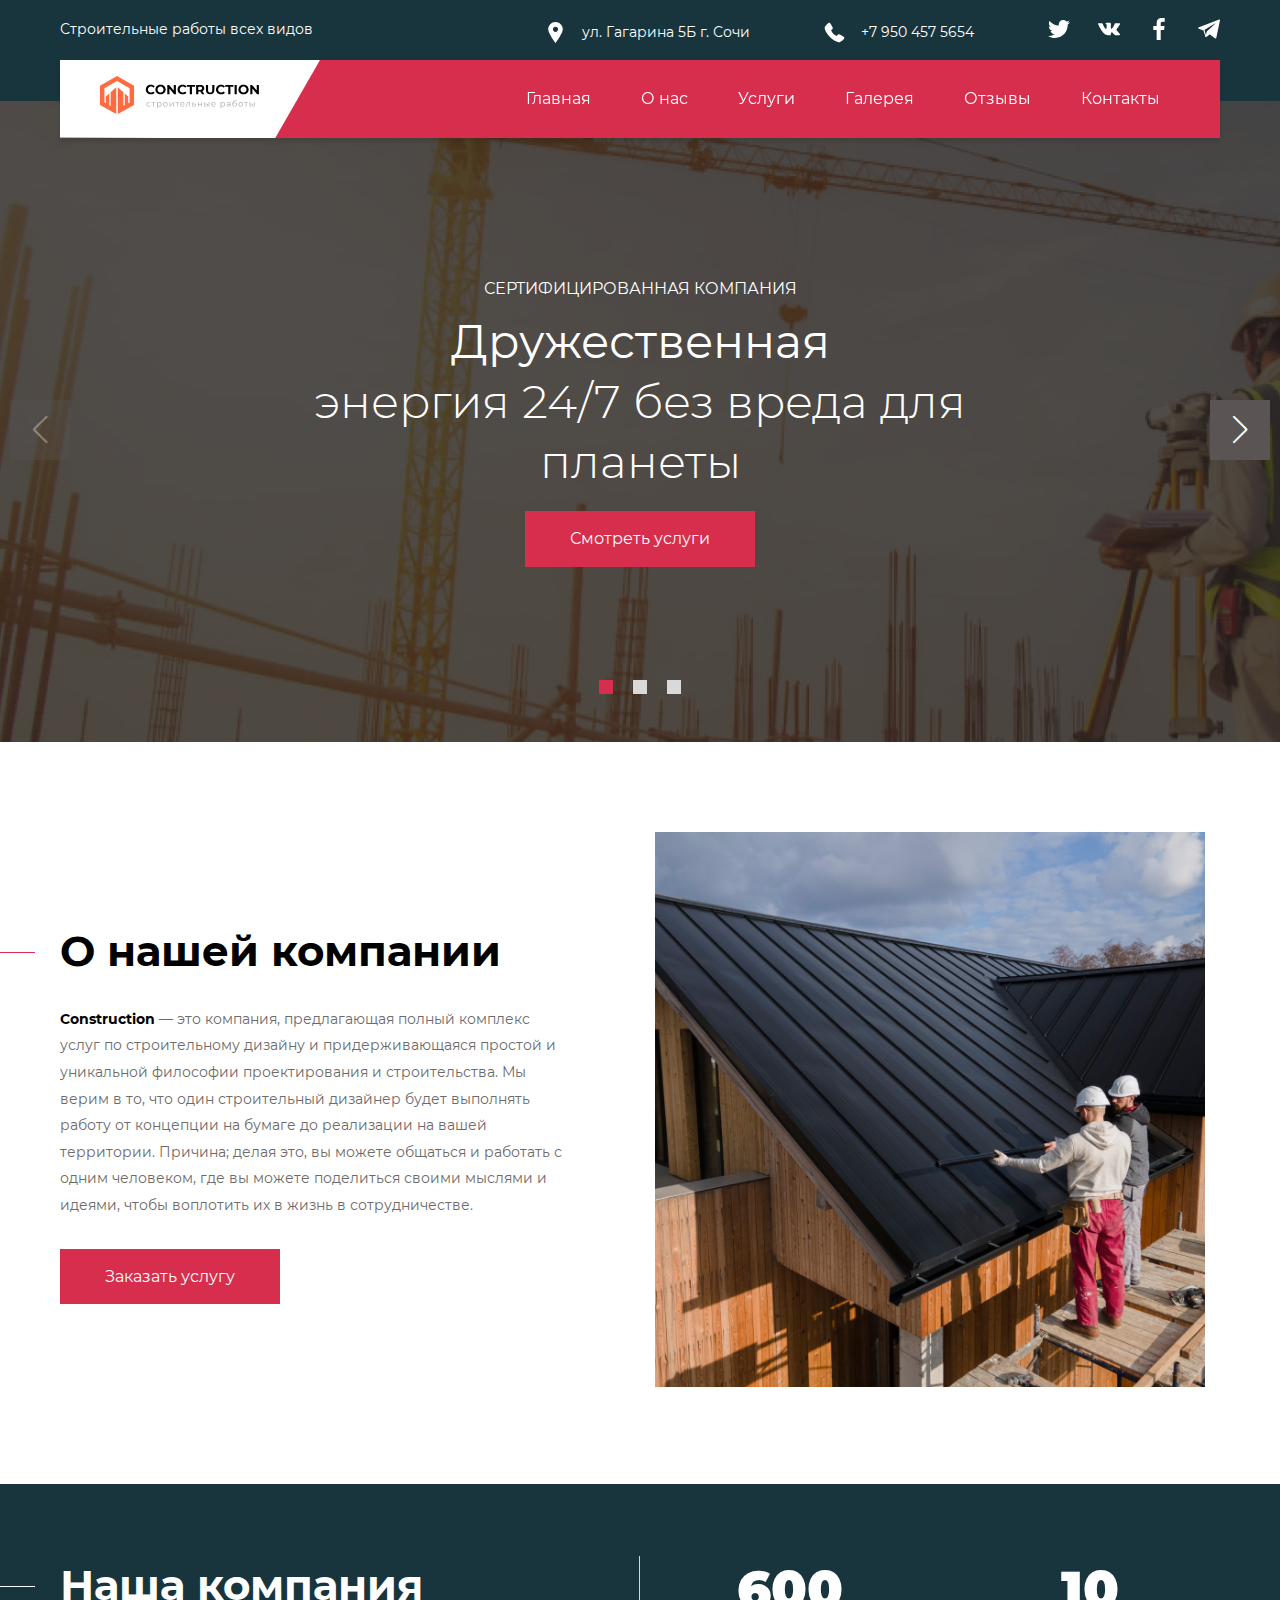
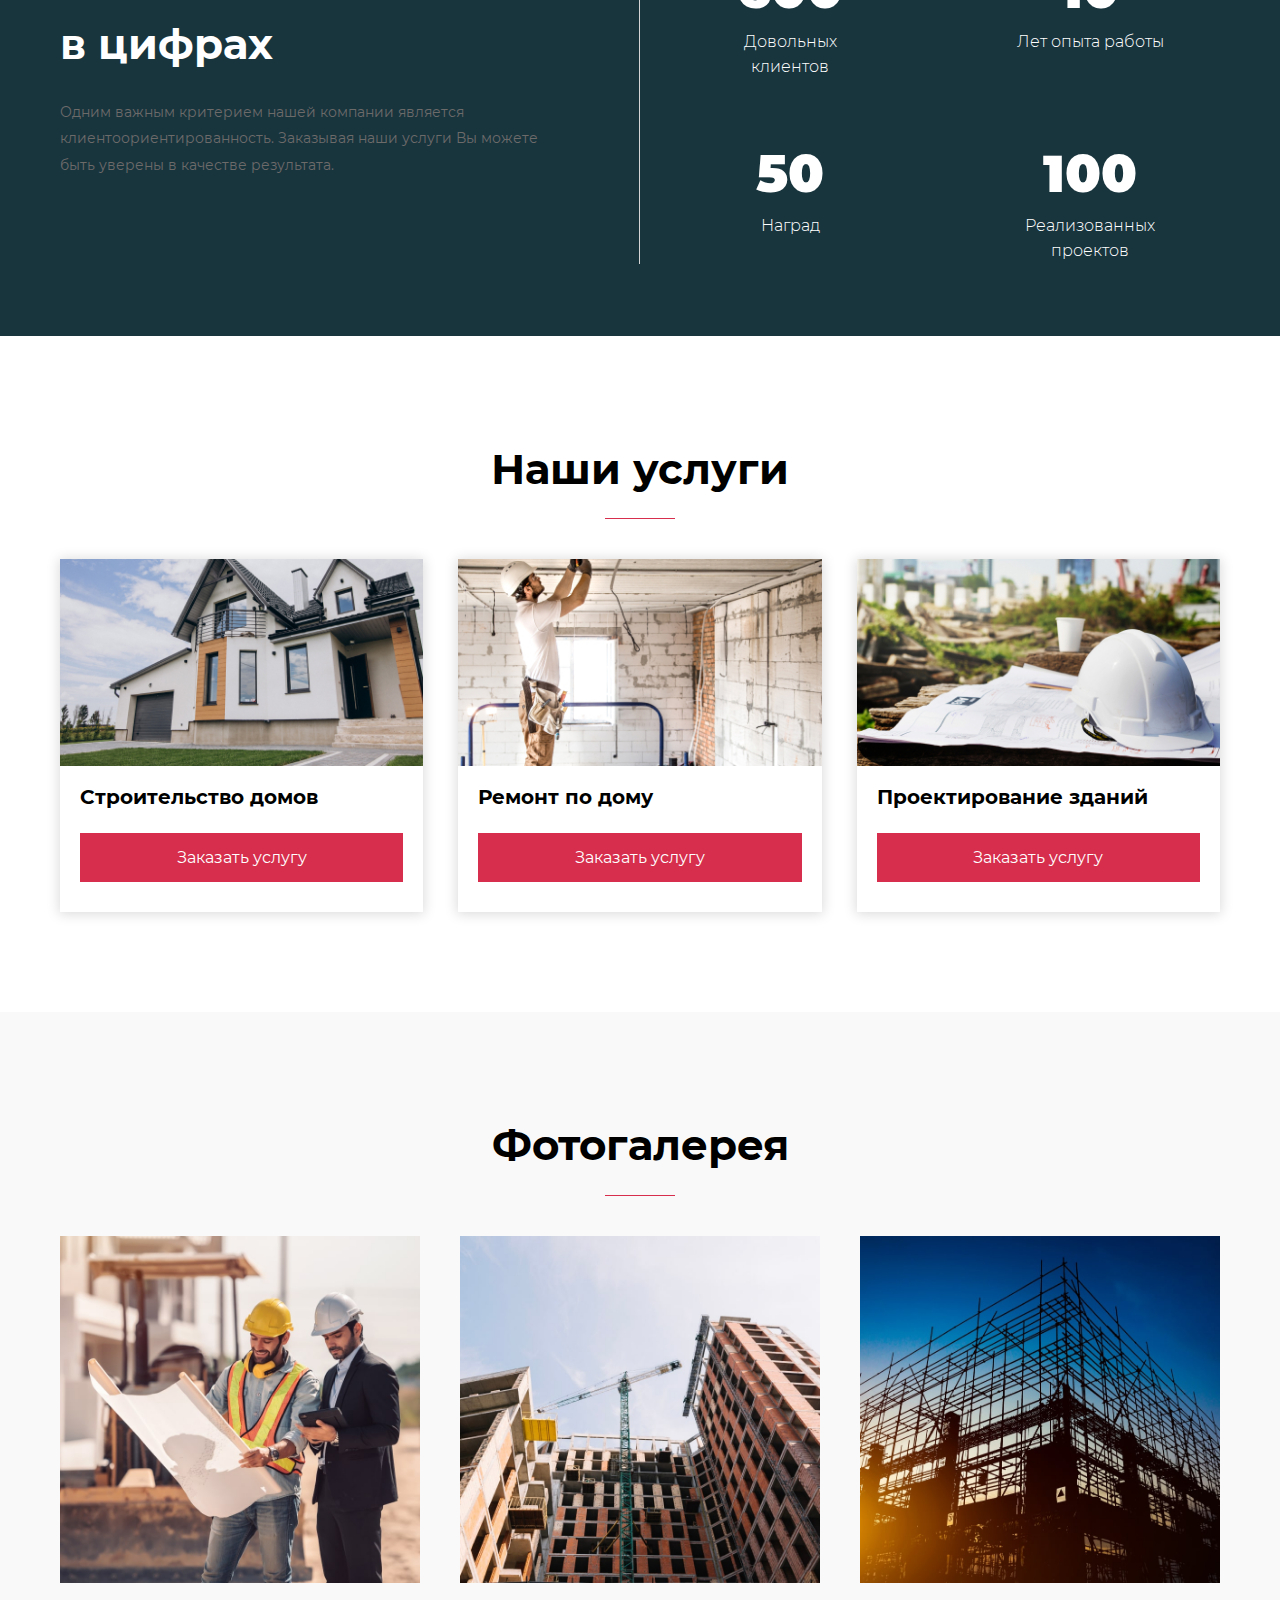
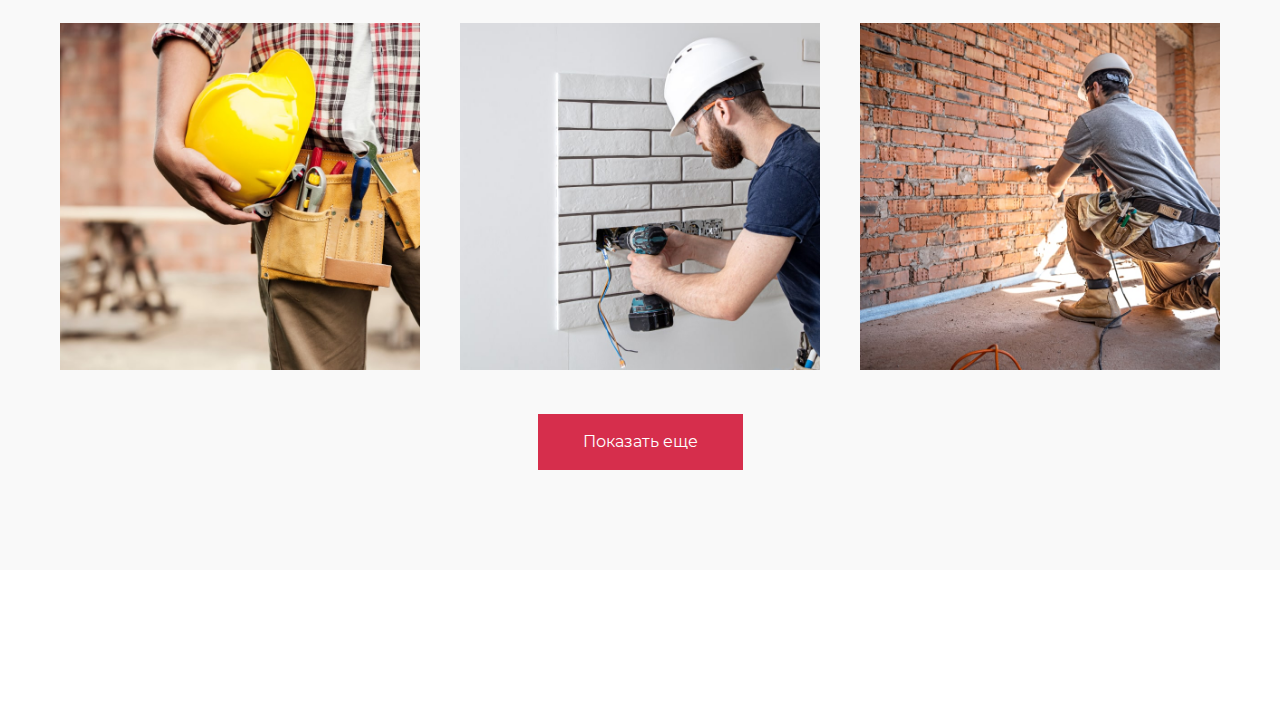
==== index.html @ 01035fd4 "start" ====
<!DOCTYPE html>
<html lang="ru">

<head>
	<meta charset="UTF-8">
	<meta name="viewport" content="width=device-width, initial-scale=1.0">
	<link rel="icon" href="images/favicon.png">
	<link rel="stylesheet" href="fonts/stylesheet.css">
	<link rel="stylesheet" href="css/swiper-bundle.min.css">
	<link rel="stylesheet" href="css/magnific-popup.min.css">
	<link rel="stylesheet" href="css/style.css">
	<title>Construction</title>
</head>

<body>

	<div class="modal-form mfp-hide mfp-with-anim" id="modal-form">

		<div class="modal-form-head">
			<div class="modal-form-logo">
				<img src="images/logo-header.svg" alt="Construction">
			</div>
			<div class="modal-form-close">
				<img src="images/close.svg" alt="Close">
			</div>
		</div>

		<div class="modal-form-body">
			<div class="modal-form-title">Заказать звонок</div>
			<form>
				<input type="text" placeholder="Ваше имя*" required>
				<input type="text" placeholder="Ваше телефон*" required>
				<button class="form-button">Отправить</button>
			</form>
		</div>

	</div>
	
	<header class="site-header">

		<div class="header-top">
			<div class="container">
				<div class="header-row">
					<div class="header-desc">Строительные работы всех видов</div>
					<div class="header-right">
						<div class="header-info">
							<img src="images/location.svg" alt="ул. Гагарина 5Б г. Сочи">
							<span>ул. Гагарина 5Б г. Сочи</span>
						</div>
						<a href="tel:+7 950 457 5654" class="header-info">
							<img src="images/phone.svg" alt="+7 950 457 5654">
							<span>+7 950 457 5654</span>
						</a>

						<div class="header-social">
							<a href="#">
								<img src="images/social-twitter.svg" alt="Twitter">
							</a>
							<a href="#">
								<img src="images/social-vk.svg" alt="Вконтакте">
							</a>
							<a href="#">
								<img src="images/social-facebook.svg" alt="Facebook">
							</a>
							<a href="#">
								<img src="images/social-telegram.svg" alt="Telegram">
							</a>
						</div>
					</div>
				</div>
			</div>
		</div>

		<div class="header-bottom">
			<div class="container">
				<div class="header-bottom-row">
					<div class="header-logo">
						<a href="#">
							<img src="images/logo-header.svg" alt="Construction">
						</a>
					</div>

					<nav class="header-nav">
						<ul>
							<li><a href="#">Главная</a></li>
							<li><a href="#">О нас</a></li>
							<li><a href="#">Услуги</a></li>
							<li><a href="#">Галерея</a></li>
							<li><a href="#">Отзывы</a></li>
							<li><a href="#">Контакты</a></li>
						</ul>
					</nav>
				</div>
			</div>
		</div>

	</header>


	<section class="s-banner">
		
		<div class="swiper banner-swiper">
			
			<div class="swiper-wrapper">
				<div class="swiper-slide" style="background-image: url(images/banner-bg-1.jpg)">
					<div class="banner-content">
						<div class="banner-subtitle">Сертифицированная компания</div>
						<h2 class="banner-title"><strong>Дружественная</strong> <br> энергия 24/7 без вреда для планеты</h2>
						<a href="#" class="banner-btn def-btn">Смотреть услуги</a>
					</div>
				</div>
				<div class="swiper-slide" style="background-image: url(images/banner-bg-2.jpg)">
					<div class="banner-content">
						<div class="banner-subtitle">Сертифицированная компания</div>
						<h2 class="banner-title"><strong>Проектирование зданий</strong> Только качественные материалы</h2>
						<a href="#" class="banner-btn def-btn">Смотреть услуги</a>
					</div>
				</div>
				<div class="swiper-slide" style="background-image: url(images/banner-bg-3.jpg)">
					<div class="banner-content">
						<div class="banner-subtitle">Сертифицированная компания</div>
						<h2 class="banner-title"><strong>Строительство домов</strong> Построим качественный дом за короткий срок</h2>
						<a href="#" class="banner-btn def-btn">Смотреть услуги</a>
					</div>
				</div>
			</div>

			<div class="swiper-pagination"></div>
			
			<div class="swiper-button-prev"></div>
			<div class="swiper-button-next"></div>
		
		</div>

	</section>

	<div class="s-about">
		<div class="container">

			<div class="about-row">
				<div class="about-left">
					<h2 class="def-title">О нашей компании</h2>
					<div class="def-desc">
						<strong>Construction</strong> — это компания, предлагающая полный комплекс услуг по строительному дизайну и придерживающаяся простой и уникальной философии проектирования и строительства. Мы верим в то, что один строительный дизайнер будет выполнять работу от концепции на бумаге до реализации на вашей территории. Причина; делая это, вы можете общаться и работать с одним человеком, где вы можете поделиться своими мыслями и идеями, чтобы воплотить их в жизнь в сотрудничестве.
					</div>
					<a href="#" class="def-btn">Заказать услугу</a>
				</div>
	
				<div class="about-right">
					<img src="images/about-bg.jpg" alt="О нас">
				</div>
			</div>

		</div>
	</div>


	<div class="s-numbers">
		<div class="container">
			<div class="numbers-row">

				<div class="numbers-left">
					<h2 class="def-title">Наша компания <br> в цифрах</h2>
					<div class="def-desc">
						Одним важным критерием нашей компании является клиентоориентированность. Заказывая наши услуги Вы можете быть уверены в качестве результата.
					</div>
				</div>

				<div class="numbers-right">
					<div class="numbers-item">
						<div class="numbers-num">600</div>
						<div class="numbers-desc">
							Довольных <br>
							клиентов
						</div>
					</div>
					<div class="numbers-item">
						<div class="numbers-num">10</div>
						<div class="numbers-desc">
							Лет опыта работы
						</div>
					</div>
					<div class="numbers-item">
						<div class="numbers-num">50</div>
						<div class="numbers-desc">
							Наград
						</div>
					</div>
					<div class="numbers-item">
						<div class="numbers-num">100</div>
						<div class="numbers-desc">
							Реализованных <br>
							проектов
						</div>
					</div>
				</div>

			</div>
		</div>
	</div>

	<div class="s-services">
		<div class="container">
			<h2 class="center-title">Наши услуги</h2>

			<div class="services-row">

				<div class="services-item">
					<div class="services-thumb">
						<img src="images/service-1.jpg" alt="Строительство домов">
					</div>
					<div class="services-body">
						<h4 class="services-title">Строительство домов</h4>
						<a href="#modal-form" data-effect="mfp-zoom-in" class="def-btn services-btn">Заказать услугу</a>
					</div>
				</div>

				<div class="services-item">
					<div class="services-thumb">
						<img src="images/service-2.jpg" alt="Ремонт по дому">
					</div>
					<div class="services-body">
						<h4 class="services-title">Ремонт по дому</h4>
						<a href="#modal-form" data-effect="mfp-zoom-in" class="def-btn services-btn">Заказать услугу</a>
					</div>
				</div>

				<div class="services-item">
					<div class="services-thumb">
						<img src="images/service-3.jpg" alt="Проектирование зданий">
					</div>
					<div class="services-body">
						<h4 class="services-title">Проектирование зданий</h4>
						<a href="#modal-form" data-effect="mfp-zoom-in" class="def-btn services-btn">Заказать услугу</a>
					</div>
				</div>

			</div>
		</div>
	</div>


	<div class="s-gallery">
		<div class="container">
			<div class="center-title">Фотогалерея</div>

			<div class="gallery-wrap">
				<a href="images/gallery-1.jpg" class="gallery-item" data-effect="mfp-zoom-in">
					<span class="gallery-border"></span>
					<img src="images/gallery-1.jpg" alt="Image 1">
				</a>
				<a href="images/gallery-2.jpg" class="gallery-item" data-effect="mfp-zoom-in">
					<span class="gallery-border"></span>
					<img src="images/gallery-2.jpg" alt="Image 2">
				</a>
				<a href="images/gallery-3.jpg" class="gallery-item" data-effect="mfp-zoom-in"> 
					<span class="gallery-border"></span>
					<img src="images/gallery-3.jpg" alt="Image 3">
				</a>
				<a href="images/gallery-4.jpg" class="gallery-item" data-effect="mfp-zoom-in">
					<span class="gallery-border"></span>
					<img src="images/gallery-4.jpg" alt="Image 4">
				</a>
				<a href="images/gallery-5.jpg" class="gallery-item" data-effect="mfp-zoom-in">
					<span class="gallery-border"></span>
					<img src="images/gallery-5.jpg" alt="Image 5">
				</a>
				<a href="images/gallery-6.jpg" class="gallery-item" data-effect="mfp-zoom-in">
					<span class="gallery-border"></span>
					<img src="images/gallery-6.jpg" alt="Image 6">
				</a>

				<a href="images/gallery-7.jpg" class="gallery-item" data-effect="mfp-zoom-in">
					<span class="gallery-border"></span>
					<img src="images/gallery-7.jpg" alt="Image 7">
				</a>
				<a href="images/gallery-8.jpg" class="gallery-item" data-effect="mfp-zoom-in">
					<span class="gallery-border"></span>
					<img src="images/gallery-8.jpg" alt="Image 8">
				</a>
				<a href="images/gallery-9.jpg" class="gallery-item" data-effect="mfp-zoom-in"> 
					<span class="gallery-border"></span>
					<img src="images/gallery-9.jpg" alt="Image 9">
				</a>
				<a href="images/gallery-10.jpg" class="gallery-item" data-effect="mfp-zoom-in">
					<span class="gallery-border"></span>
					<img src="images/gallery-10.jpg" alt="Image 10">
				</a>
				<a href="images/gallery-11.jpg" class="gallery-item" data-effect="mfp-zoom-in">
					<span class="gallery-border"></span>
					<img src="images/gallery-11.jpg" alt="Image 11">
				</a>
				<a href="images/gallery-12.jpg" class="gallery-item" data-effect="mfp-zoom-in">
					<span class="gallery-border"></span>
					<img src="images/gallery-12.jpg" alt="Image 12">
				</a>
			</div>

			<div class="gallery-btn">
				<a href="#" class="def-btn">Показать еще</a>
			</div>
			

		</div>
	</div>

	<script src="js/jquery-3.7.0.min.js"></script>
	<script src="js/swiper-bundle.min.js"></script>
	<script src="js/magnific-popup.min.js"></script>
	<script src="js/script.js"></script>
</body>

</html>
---- fonts/stylesheet.css ----
@font-face {
    font-family: 'Montserrat';
    src: local('Montserrat SemiBold'), local('Montserrat-SemiBold'),
        url('Montserrat-SemiBold.woff2') format('woff2');
    font-weight: 600;
    font-style: normal;
    font-display: swap;
}

@font-face {
    font-family: 'Montserrat';
    src: local('Montserrat Bold'), local('Montserrat-Bold'),
        url('Montserrat-Bold.woff2') format('woff2');
    font-weight: bold;
    font-style: normal;
    font-display: swap;
}

@font-face {
    font-family: 'Montserrat';
    src: local('Montserrat Medium'), local('Montserrat-Medium'),
        url('Montserrat-Medium.woff2') format('woff2');
    font-weight: 500;
    font-style: normal;
    font-display: swap;
}

@font-face {
    font-family: 'Montserrat';
    src: local('Montserrat Light'), local('Montserrat-Light'),
        url('Montserrat-Light.woff2') format('woff2');
    font-weight: 300;
    font-style: normal;
    font-display: swap;
}

@font-face {
    font-family: 'Montserrat';
    src: local('Montserrat Regular'), local('Montserrat-Regular'),
        url('Montserrat-Regular.woff2') format('woff2');
    font-weight: normal;
    font-style: normal;
    font-display: swap;
}

@font-face {
    font-family: 'Montserrat';
    src: local('Montserrat Black'), local('Montserrat-Black'),
        url('Montserrat-Black.woff2') format('woff2');
    font-weight: 900;
    font-style: normal;
    font-display: swap;
}

@font-face {
    font-family: 'Montserrat';
    src: local('Montserrat Thin'), local('Montserrat-Thin'),
        url('Montserrat-Thin.woff2') format('woff2');
    font-weight: 100;
    font-style: normal;
    font-display: swap;
}
---- css/style.css ----
* {
	box-sizing: border-box;
}

html, body {
	overflow-x: hidden;
}

body {
	font-family: 'Montserrat';
	font-size: 16px;
	line-height: 1.6;
	min-width: 320px;
	position: relative;
	margin: 0;
	padding: 0;
	padding-bottom: 150px;
}

h1,h2,h3,h4,h5,h6 {
	margin-top: 0;
	margin-bottom: 20px;
}

a {
	color: inherit;
	text-decoration: none;
}

.container {
	max-width: 1200px;
	padding: 0 20px;
	margin: 0 auto;
}

input, textarea {
	background-color: #F6F6F6;
	font-family: 'Montserrat';
}
input::placeholder, 
textarea::placeholder {
	color: #9F9F9F;
}

.def-title {
	font-size: 42px;
	font-weight: 700;
	position: relative;
	margin-bottom: 25px;
	line-height: 1.4;
}
.def-title::before {
	content: '';
	height: 1px;
	width: 100%;
	position: absolute;
	top: 30px;
	left: calc(-100% - 25px);
	background-color: #D62E4C;
}
.center-title {
	font-size: 42px;
	font-weight: 700;
	color: #000;
	text-align: center;
	margin-bottom: 40px;
}
.center-title::after {
	content: '';
	height: 1px;
	width: 70px;
	background-color: #D62E4C;
	display: block;
	margin: 15px auto 0 auto;
}
.center-title.color-white {
	color: #fff;
}
.center-title.color-white::after {
	background-color: #fff;
}
.def-desc {
	color: #6D6A6A;
	font-size: 14px;
	line-height: 1.9;
}
.def-desc strong {
	color: #000;
}

.def-btn {
	background-color: #D62E4C;
	padding: 15px 45px;
	display: inline-block;
	transition: background-color 0.35s ease;
	font-size: 16px;
	color: #fff;
}
.def-btn:hover {
	background-color: #BB2440;
}

/* Header START */
.header-top {
	background-color: #18353E;
	color: #fff;
	padding: 18px 0 55px 0;
	font-size: 14px;
}
.header-row {
	display: flex;
}
.header-right {
	display: flex;
	column-gap: 74px;
	margin-left: auto;
}
.header-info {
	display: flex;
	align-items: center;
}
.header-info img {
	margin-right: 16px;
	max-width: 21px;
}
.header-social {
	display: flex;
	align-items: center;
	column-gap: 28px;
}

.header-bottom {
	position: absolute;
	z-index: 2;
	top: 60px;
	left: 50%;
	transform: translateX(-50%);
	max-width: 1200px;
	width: 100%;
}
.header-bottom-row {
	display: flex;
	background-color: #D62E4C;
	color: #fff;
	box-shadow: 0px 4px 4px 0px rgba(0, 0, 0, 0.11);
}
.header-logo {
	background-color: #fff;
	padding: 15px 60px 15px 40px;
	display: flex;
	align-items: center;
	clip-path: polygon(0px 0px, 100% 0%, 82.68% 101.20%, 0px 100%);
}
.header-logo img {
	max-width: 160px;
}
.header-nav {
	padding: 10px 60px;
	margin-left: auto;
}
.header-nav ul {
	display: flex;
	list-style-type: none;
	padding: 0;
	column-gap: 50px;
}
/* Header END */


/* Banner START */
.banner-swiper .swiper-slide {
	padding: 175px 0;
	color: #fff;
	text-align: center;
}
.banner-swiper .swiper-slide::before {
	content: '';
	display: block;
	position: absolute;
	top: 0;
	left: 0;
	width: 100%;
	height: 100%;
	background-color: rgba(35, 31, 31, 0.80);
	z-index: -1;
}
.banner-content {
	max-width: 750px;
	margin: 0 auto;
}
.banner-subtitle {
	font-size: 16px;
	text-transform: uppercase;
	margin-bottom: 10px;
}
.banner-title {
	font-size: 46px;
	font-weight: 300;
	line-height: 1.3;
}
.swiper-button-next,
.swiper-button-prev {
	color: #fff;
	background-color: #5A5454;
	width: 60px;
	height: 60px;
}
.swiper-button-next:after, 
.swiper-button-prev:after {
	font-size: 28px;
}

.swiper-horizontal>.swiper-pagination-bullets, .swiper-pagination-bullets.swiper-pagination-horizontal, .swiper-pagination-custom, .swiper-pagination-fraction {
	bottom: 30px;
}
.swiper-pagination-bullet {
	width: 14px;
	height: 14px;
	border-radius: 0;
	background-color: #D9D9D9;
	opacity: 1;
}
.swiper-pagination-bullet-active {
	background-color: #D62E4C;
}
.swiper-horizontal>.swiper-pagination-bullets .swiper-pagination-bullet, 
.swiper-pagination-horizontal.swiper-pagination-bullets .swiper-pagination-bullet {
	margin: 10px
}
/* Banner END */


/* About START */
.s-about {
	padding: 90px 0;
}
.about-row {
	display: flex;
	align-items: center;
}
.s-about .def-desc {
	margin-bottom: 30px;
}
.about-left {
	margin-right: 90px;
	max-width: 505px;
}
.about-right {
	width: 550px;
}
.about-right img {
	width: 100%;
	height: 100%;
	object-fit: cover;
}
/* About END */

/* Numbers START */
.s-numbers {
	background-color: #18353E;
	color: #fff;
	padding: 72px 0;
}
.s-numbers .def-title::before {
	background-color: #fff;
}
.numbers-row {
	display: flex;
}
.numbers-left {
	width: 50%;
	padding-right: 100px;
	border-right: 1px solid #D5D5D5;
}
.numbers-right {
	width: 50%;
	display: grid;
	grid-template-columns: repeat(2, 300px);
	row-gap: 60px;
	text-align: center;
}
.numbers-num {
	font-size: 52px;
	font-weight: 900;
	margin-bottom: 5px;
	line-height: 1.3;
}
.numbers-desc {
	font-weight: 300;
}
/* Numbers END */


/* Services START */
.s-services {
	padding: 100px 0;
}
.services-row {
	display: flex;
	column-gap: 35px;
}
.services-item {
	box-shadow: 0px 1px 12px 1px rgba(0, 0, 0, 0.15);
}
.services-thumb img {
	display: block;
	width: 100%;
	height: 100%;
	object-fit: cover;
}
.services-body {
	padding: 15px 20px 30px 20px;
}
.services-title {
	font-size: 20px;
}
.services-btn {
	width: 100%;
	text-align: center;
	padding: 12px 45px;
}

.modal-form {
	background-color: #fff;
	max-width: 455px;
	margin: 0 auto;
	padding: 20px 45px 50px 45px;
}
.modal-form-head {
	display: flex;
	justify-content: space-between;
	align-items: center;
	border-bottom: 1px solid #D5D2D2;
	margin-bottom: 30px;
	padding-bottom: 18px;
}
.modal-form-logo img {
	max-width: 190px;
}
.modal-form-close {
	cursor: pointer;
}
.modal-form-title {
	font-size: 32px;
	font-weight: 700;
	text-align: center;
	margin-bottom: 45px;
}
.modal-form-title::after {
	content: '';
	display: block;
	height: 1px;
	width: 70px;
	background-color: #D62E4C;
	margin: 20px auto 0 auto;
}
.modal-form input {
	display: block;
	padding: 22px 25px;
	background-color: #F6F6F6;
	font-family: 'Montserrat';
	font-size: 16px;
	border: none;
	width: 100%;
	outline: none;
	margin-bottom: 24px;
}
.modal-form .form-button {
	background-color: #D62E4C;
	color: #fff;
	max-width: 285px;
	width: 100%;
	margin: 0 auto;
	display: block;
	padding: 20px 25px;
	border: none;
	cursor: pointer;
	font-family: 'Montserrat';
	font-size: 16px;
	transition: background-color 0.35s ease;
}
.modal-form .form-button:hover {
	background-color: #C32A45;
}


  /* ====== Zoom effect ====== */
  .mfp-zoom-in {
	/* start state */
	/* animate in */
	/* animate out */
  }
  .mfp-zoom-in .mfp-with-anim {
	opacity: 0;
	transition: all 0.2s ease-in-out;
	transform: scale(0.8);
  }
  .mfp-zoom-in.mfp-bg {
	opacity: 0;
	transition: all 0.3s ease-out;
  }
  .mfp-zoom-in.mfp-ready .mfp-with-anim {
	opacity: 1;
	transform: scale(1);
  }
  .mfp-zoom-in.mfp-ready.mfp-bg {
	opacity: 0.8;
  }
  .mfp-zoom-in.mfp-removing .mfp-with-anim {
	transform: scale(0.8);
	opacity: 0;
  }
  .mfp-zoom-in.mfp-removing.mfp-bg {
	opacity: 0;
  }
  
  /* ====== Newspaper effect ====== */
  .mfp-newspaper {
	/* start state */
	/* animate in */
	/* animate out */
  }
  .mfp-newspaper .mfp-with-anim {
	opacity: 0;
	-webkit-transition: all 0.2s ease-in-out;
	transition: all 0.5s;
	transform: scale(0) rotate(500deg);
  }
  .mfp-newspaper.mfp-bg {
	opacity: 0;
	transition: all 0.5s;
  }
  .mfp-newspaper.mfp-ready .mfp-with-anim {
	opacity: 1;
	transform: scale(1) rotate(0deg);
  }
  .mfp-newspaper.mfp-ready.mfp-bg {
	opacity: 0.8;
  }
  .mfp-newspaper.mfp-removing .mfp-with-anim {
	transform: scale(0) rotate(500deg);
	opacity: 0;
  }
  .mfp-newspaper.mfp-removing.mfp-bg {
	opacity: 0;
  }
  
  /* ====== Move-horizontal effect ====== */
  .mfp-move-horizontal {
	/* start state */
	/* animate in */
	/* animate out */
  }
  .mfp-move-horizontal .mfp-with-anim {
	opacity: 0;
	transition: all 0.3s;
	transform: translateX(-50px);
  }
  .mfp-move-horizontal.mfp-bg {
	opacity: 0;
	transition: all 0.3s;
  }
  .mfp-move-horizontal.mfp-ready .mfp-with-anim {
	opacity: 1;
	transform: translateX(0);
  }
  .mfp-move-horizontal.mfp-ready.mfp-bg {
	opacity: 0.8;
  }
  .mfp-move-horizontal.mfp-removing .mfp-with-anim {
	transform: translateX(50px);
	opacity: 0;
  }
  .mfp-move-horizontal.mfp-removing.mfp-bg {
	opacity: 0;
  }
  
  /* ====== Move-from-top effect ====== */
  .mfp-move-from-top {
	/* start state */
	/* animate in */
	/* animate out */
  }
  .mfp-move-from-top .mfp-content {
	vertical-align: top;
  }
  .mfp-move-from-top .mfp-with-anim {
	opacity: 0;
	transition: all 0.2s;
	transform: translateY(-100px);
  }
  .mfp-move-from-top.mfp-bg {
	opacity: 0;
	transition: all 0.2s;
  }
  .mfp-move-from-top.mfp-ready .mfp-with-anim {
	opacity: 1;
	transform: translateY(0);
  }
  .mfp-move-from-top.mfp-ready.mfp-bg {
	opacity: 0.8;
  }
  .mfp-move-from-top.mfp-removing .mfp-with-anim {
	transform: translateY(-50px);
	opacity: 0;
  }
  .mfp-move-from-top.mfp-removing.mfp-bg {
	opacity: 0;
  }
  
  /* ====== 3d unfold ====== */
  .mfp-3d-unfold {
	/* start state */
	/* animate in */
	/* animate out */
  }
  .mfp-3d-unfold .mfp-content {
	perspective: 2000px;
  }
  .mfp-3d-unfold .mfp-with-anim {
	opacity: 0;
	transition: all 0.3s ease-in-out;
	transform-style: preserve-3d;
	transform: rotateY(-60deg);
  }
  .mfp-3d-unfold.mfp-bg {
	opacity: 0;
	transition: all 0.5s;
  }
  .mfp-3d-unfold.mfp-ready .mfp-with-anim {
	opacity: 1;
	transform: rotateY(0deg);
  }
  .mfp-3d-unfold.mfp-ready.mfp-bg {
	opacity: 0.8;
  }
  .mfp-3d-unfold.mfp-removing .mfp-with-anim {
	transform: rotateY(60deg);
	opacity: 0;
  }
  .mfp-3d-unfold.mfp-removing.mfp-bg {
	opacity: 0;
  }
  
  /* ====== Zoom-out effect ====== */
  .mfp-zoom-out {
	/* start state */
	/* animate in */
	/* animate out */
  }
  .mfp-zoom-out .mfp-with-anim {
	opacity: 0;
	transition: all 0.3s ease-in-out;
	transform: scale(1.3);
  }
  .mfp-zoom-out.mfp-bg {
	opacity: 0;
	transition: all 0.3s ease-out;
  }
  .mfp-zoom-out.mfp-ready .mfp-with-anim {
	opacity: 1;
	transform: scale(1);
  }
  .mfp-zoom-out.mfp-ready.mfp-bg {
	opacity: 0.8;
  }
  .mfp-zoom-out.mfp-removing .mfp-with-anim {
	transform: scale(1.3);
	opacity: 0;
  }
  .mfp-zoom-out.mfp-removing.mfp-bg {
	opacity: 0;
  }
  
  .mfp-with-fade .mfp-content, .mfp-with-fade.mfp-bg {
	opacity: 0;
	transition: opacity .5s ease-out;
  }
  .mfp-with-fade.mfp-ready .mfp-content {
	opacity: 1;
  }
  .mfp-with-fade.mfp-ready.mfp-bg {
	opacity: 0.8;
  }
  .mfp-with-fade.mfp-removing.mfp-bg {
	opacity: 0;
  }
/* Services END */



/* Gallery START */
.s-gallery {
	padding: 100px 0;
	background-color: #F9F9F9;
}
.gallery-wrap {
	display: grid;
	grid-template-columns: repeat(3, 1fr);
	grid-gap: 40px;
}
.gallery-wrap a {
	position: relative;
	overflow: hidden;
}
.gallery-item:nth-child(n+7) {
	display: none;
}
.gallery-wrap a.gallery-visible {
	display: block;
}
.gallery-wrap a img {
	display: block;
	width: 100%;
	height: 100%;
	object-fit: cover;
}
.gallery-wrap a:hover::before, 
.gallery-wrap a:hover::after, 
.gallery-wrap a:hover .gallery-border {
	opacity: 1;
}

.gallery-wrap a::before {
	content: 'Увеличить';
	background-color: rgba(68, 62, 62, 0.72);
	position: absolute;
	width: 100%;
	height: 100%;
	display: flex;
	justify-content: center;
	align-items: center;
	color: #fff;
	font-size: 22px;
	padding-top: 50px;
	margin-top: -20px;
	opacity: 0;
	transition: 0.5s ease;
}
.gallery-wrap a::after {
	content: '';
	background-image: url('../images/magnify.svg');
	background-size: 100% 100%;
	background-position: center center;
	background-repeat: no-repeat;
	width: 35px;
	height: 35px;
	z-index: 1;
	position: absolute;
	margin-top: -20px;
	top: 50%;
	left: 50%;
	transform: translate(-50%, -50%);
	opacity: 0;
	transition: 0.5s ease;
}
.gallery-border {
	border: 1px solid #fff;
	width: calc(100% - 35px);
	height: calc(100% - 35px);
	position: absolute;
	top: 50%;
	left: 50%;
	transform: translate(-50%, -50%);
	opacity: 0;
	transition: 0.5s ease;
}

.gallery-btn {
	text-align: center;
	margin-top: 44px;
}
/* Gallery END */
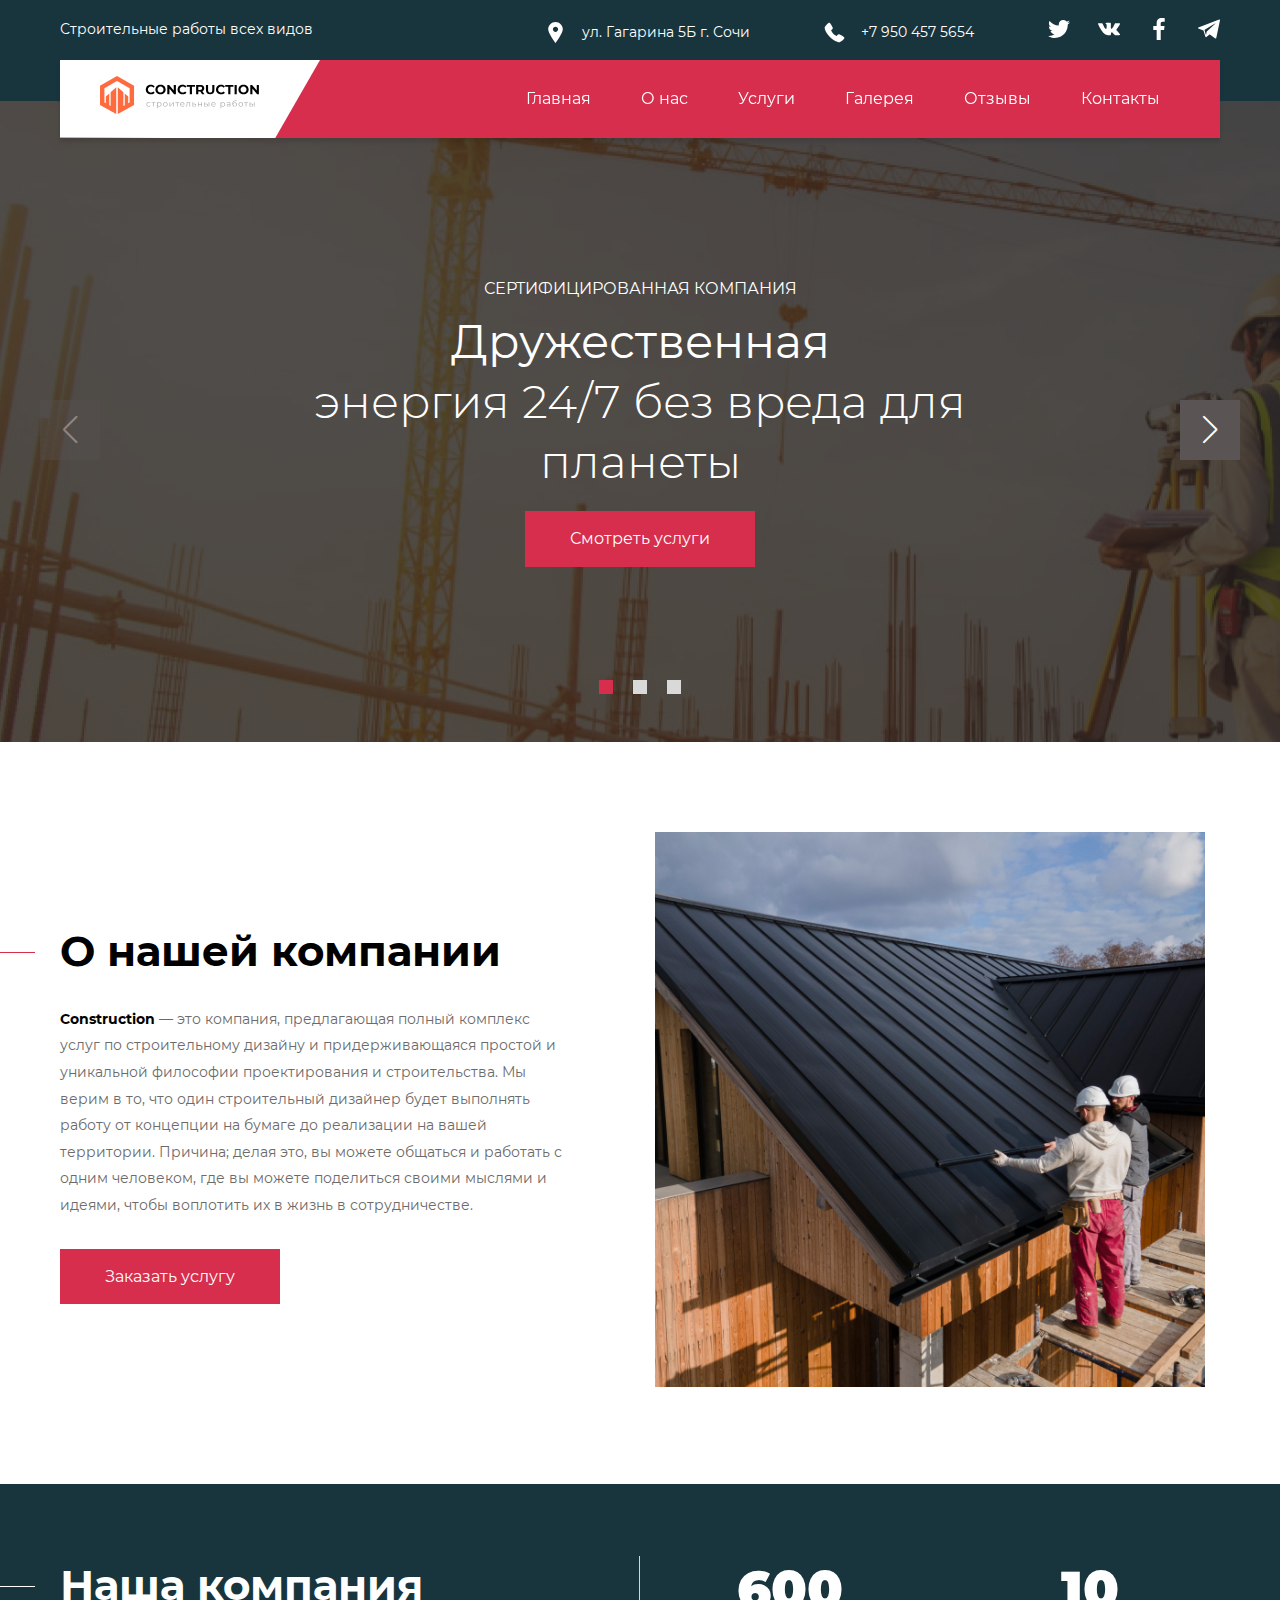
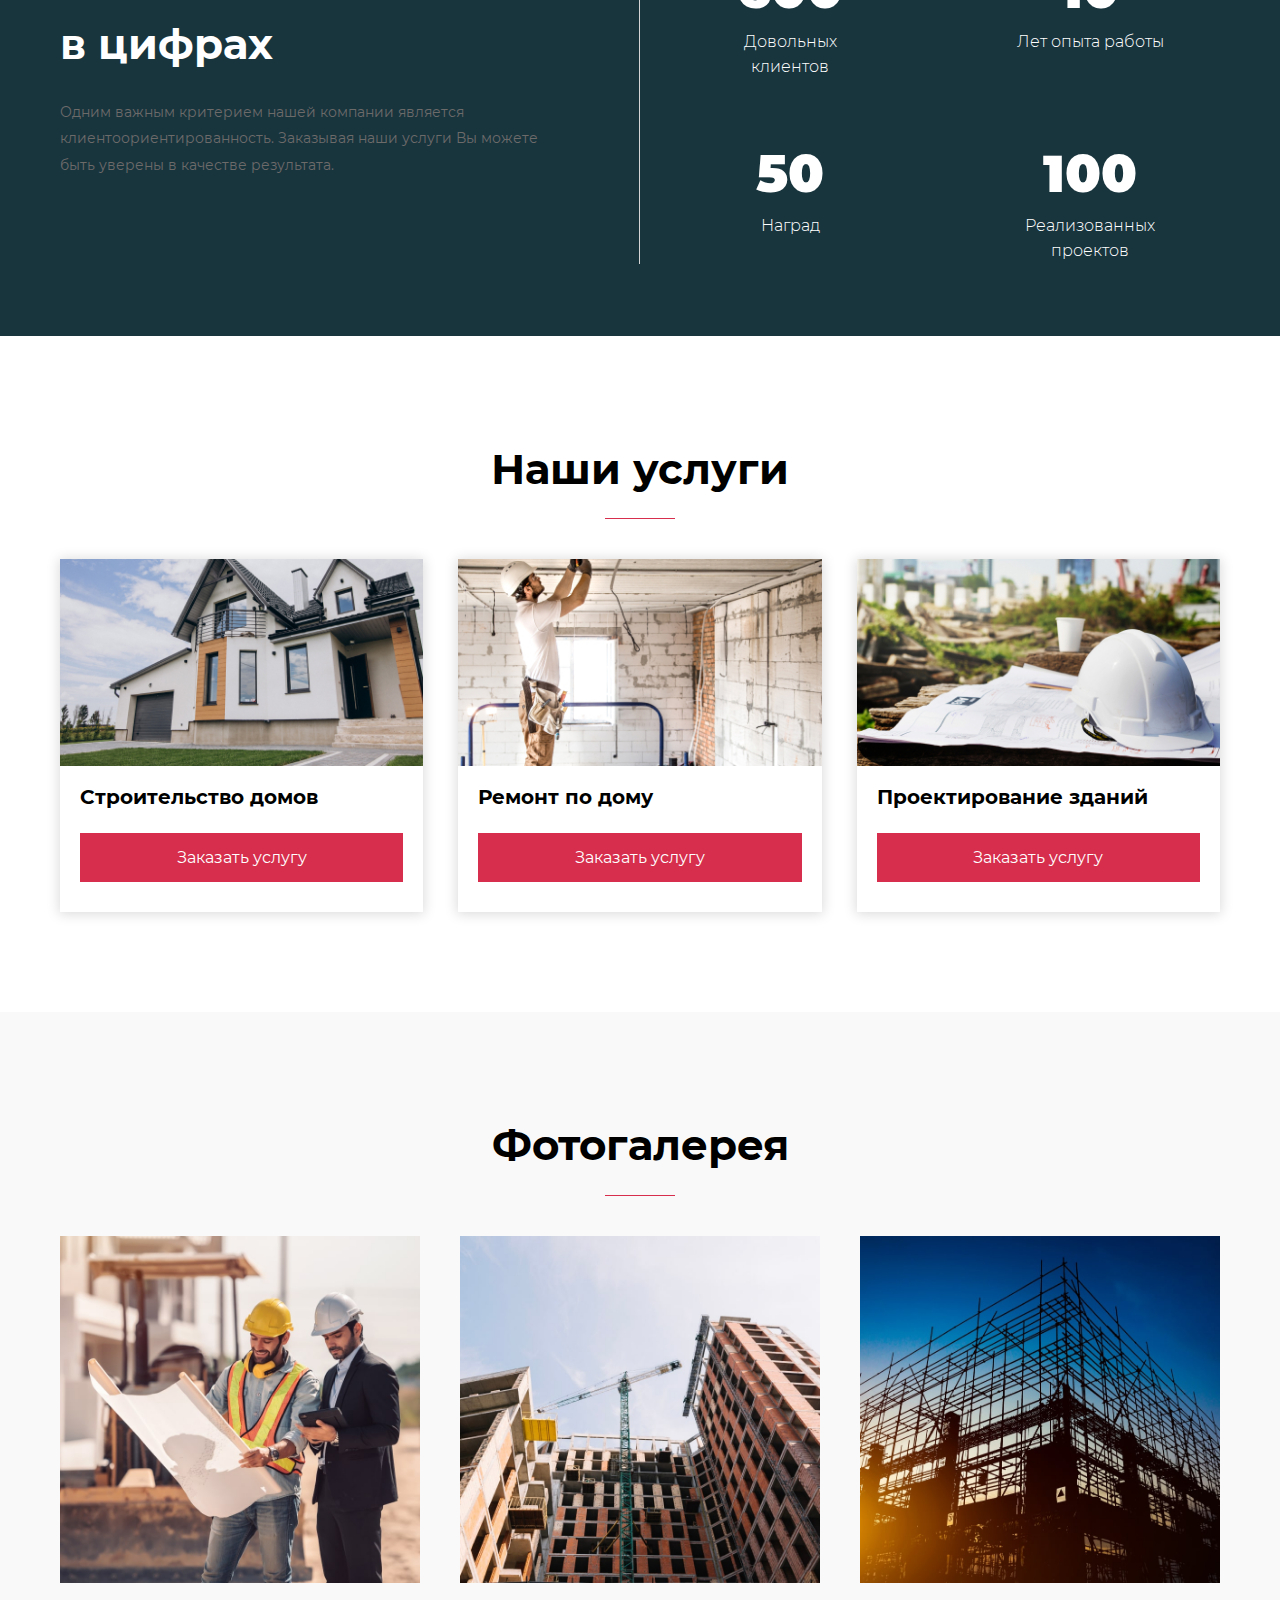
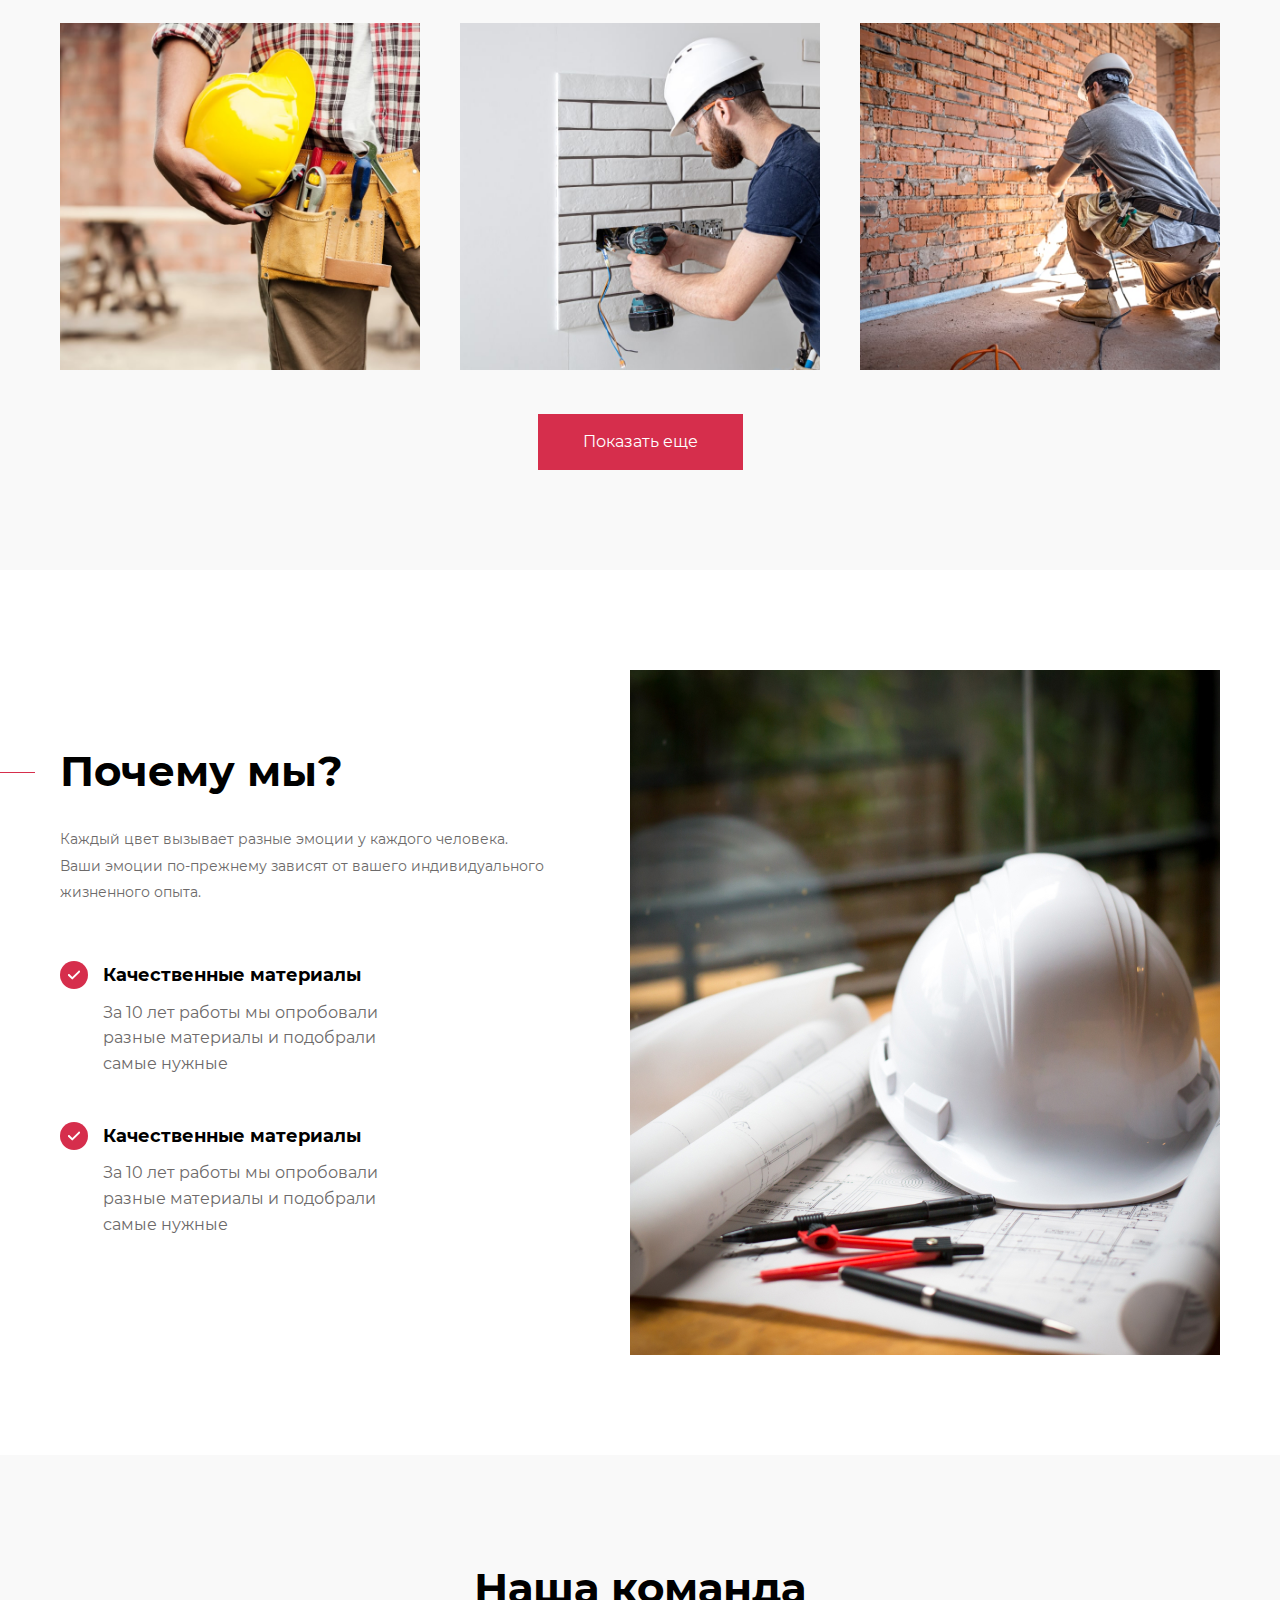
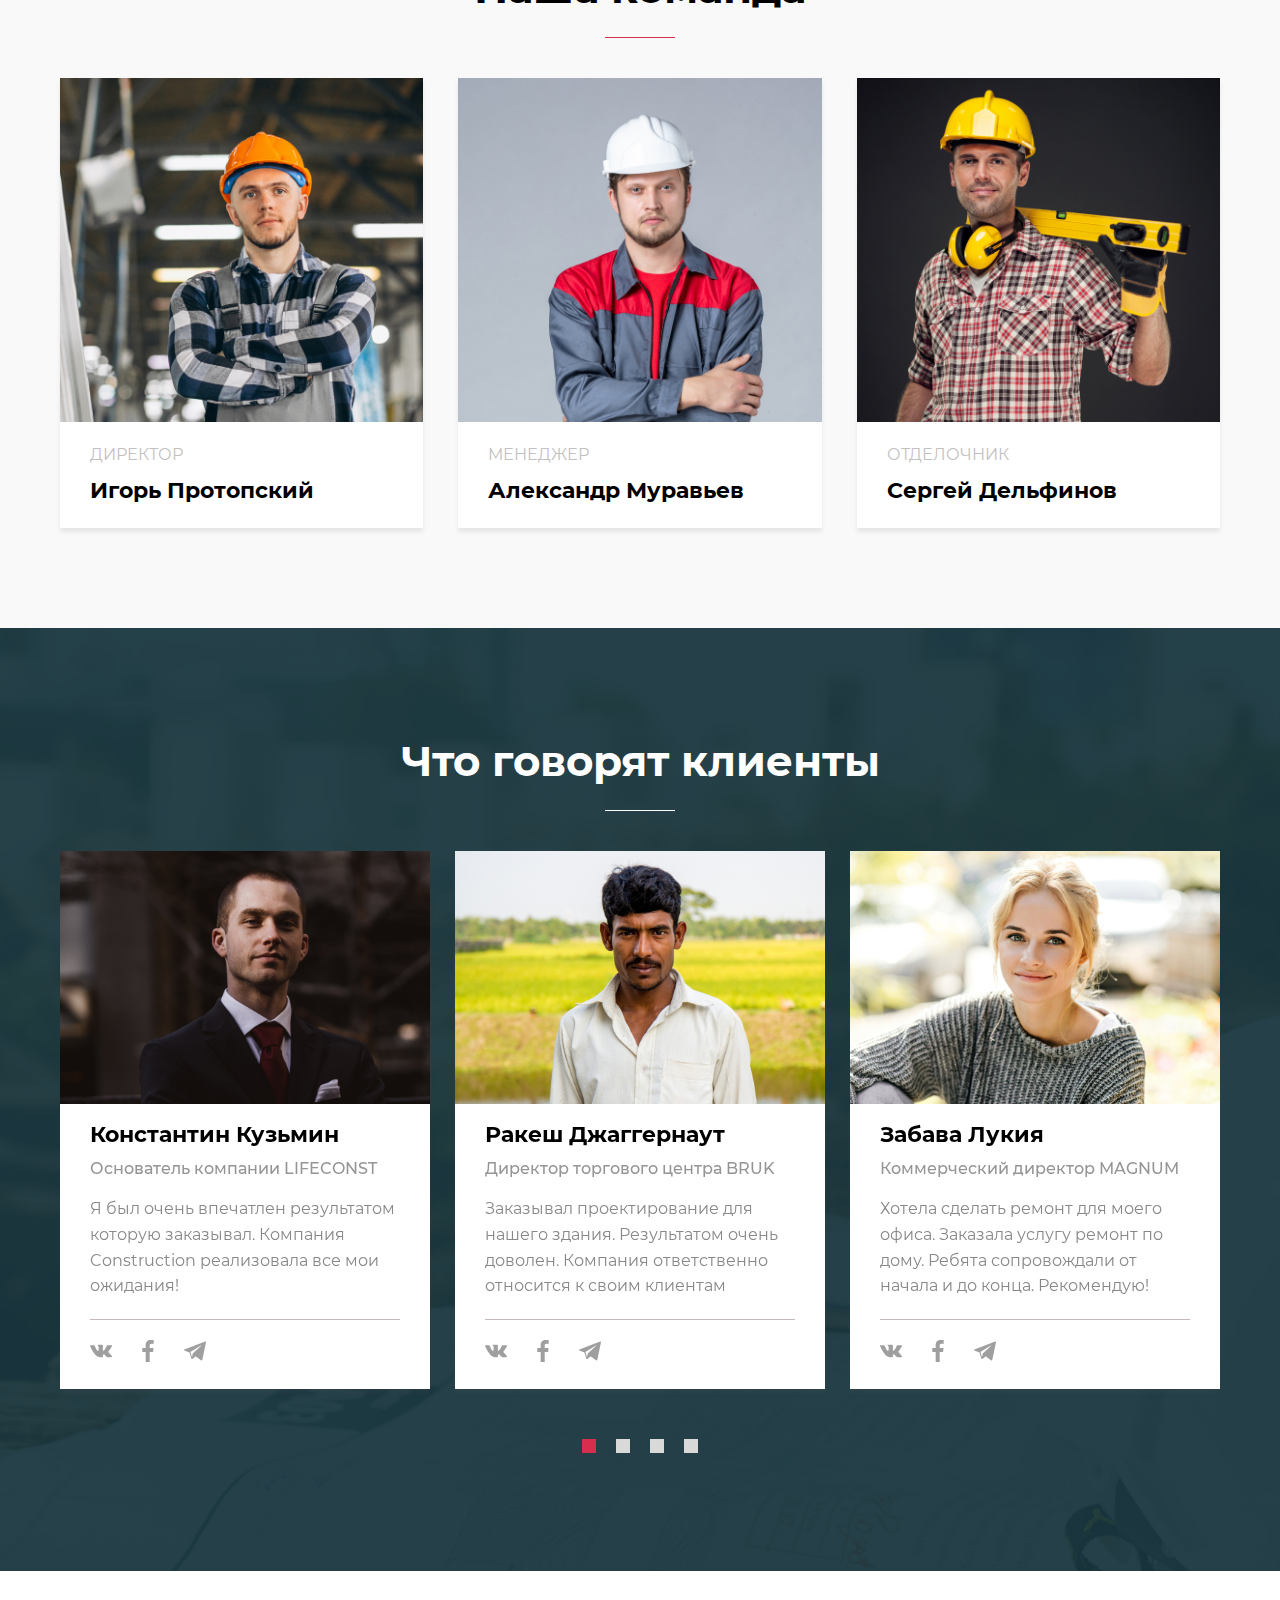
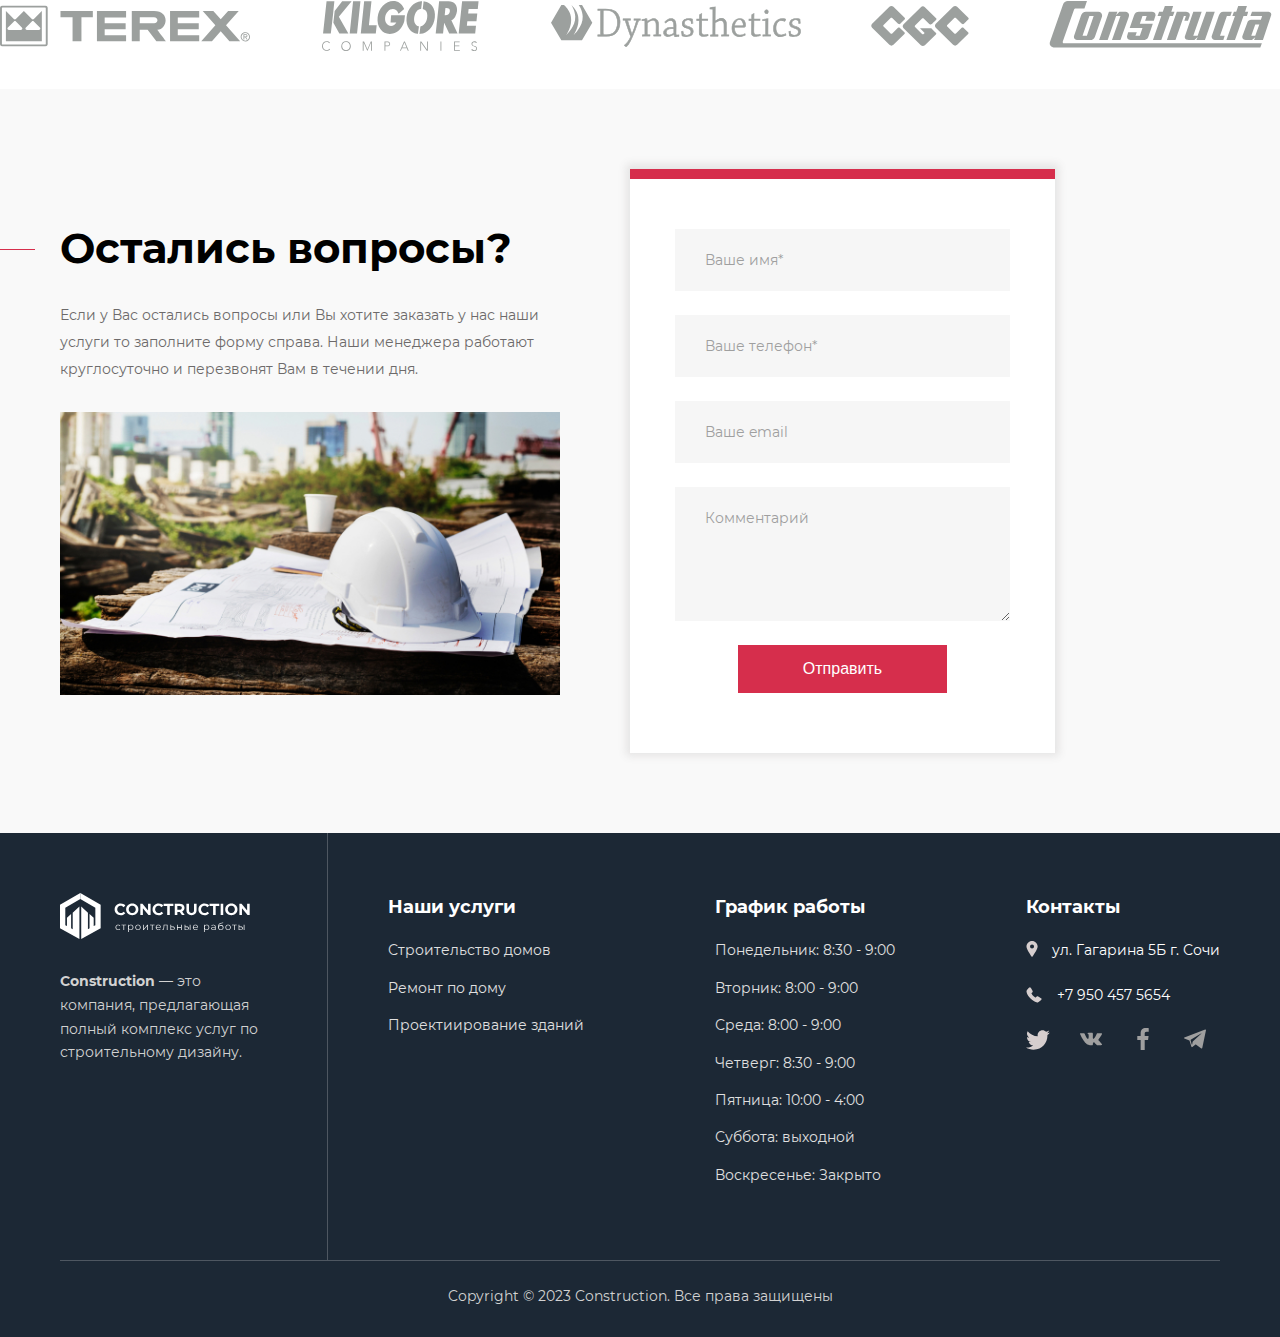
==== commit 6f03c5fa: "done desktop" ====
--- a/index.html
+++ b/index.html
@@ -134,7 +134,7 @@
 
 	</section>
 
-	<div class="s-about">
+	<section class="s-about">
 		<div class="container">
 
 			<div class="about-row">
@@ -152,10 +152,10 @@
 			</div>
 
 		</div>
-	</div>
-
-
-	<div class="s-numbers">
+	</section>
+
+
+	<section class="s-numbers">
 		<div class="container">
 			<div class="numbers-row">
 
@@ -197,9 +197,9 @@
 
 			</div>
 		</div>
-	</div>
-
-	<div class="s-services">
+	</section>
+
+	<section class="s-services">
 		<div class="container">
 			<h2 class="center-title">Наши услуги</h2>
 
@@ -237,10 +237,10 @@
 
 			</div>
 		</div>
-	</div>
-
-
-	<div class="s-gallery">
+	</section>
+
+
+	<section class="s-gallery">
 		<div class="container">
 			<div class="center-title">Фотогалерея</div>
 
@@ -300,9 +300,369 @@
 				<a href="#" class="def-btn">Показать еще</a>
 			</div>
 			
-
-		</div>
-	</div>
+		</div>
+	</section>
+
+	<section class="s-why">
+		<div class="container">
+			<div class="why-row">
+
+				<div class="why-left">
+					<h2 class="def-title">Почему мы?</h2>
+					<div class="def-desc">
+						Каждый цвет вызывает разные эмоции у каждого человека. <br> Ваши эмоции по-прежнему зависят от вашего индивидуального жизненного опыта.
+					</div>
+	
+					<div class="why-features">
+	
+						<div class="why-features-item">
+							<div class="why-features-icon">
+								<img src="images/check-mark.svg" alt="Check mark">
+							</div>
+	
+							<div class="why-features-right">
+								<div class="why-features-title">Качественные материалы</div>
+								<div class="why-features-desc">
+									За 10 лет работы мы опробовали разные материалы и подобрали самые нужные
+								</div>
+							</div>
+						</div>
+	
+						<div class="why-features-item">
+							<div class="why-features-icon">
+								<img src="images/check-mark.svg" alt="Check mark">
+							</div>
+	
+							<div class="why-features-right">
+								<div class="why-features-title">Качественные материалы</div>
+								<div class="why-features-desc">
+									За 10 лет работы мы опробовали разные материалы и подобрали самые нужные
+								</div>
+							</div>
+						</div>
+	
+					</div>
+				</div>
+
+				<div class="why-right">
+					<img src="images/why-bg.jpg" alt="Почему мы?">
+				</div>
+				
+			</div>
+		</div>
+	</section>
+
+
+	<section class="s-team">
+		<div class="container">
+			<h2 class="center-title">Наша команда</h2>
+
+			<div class="team-row">
+
+				<div class="team-item">
+					<div class="team-thumb">
+						<img src="images/team-1.jpg" alt="Игорь Протопский">
+					</div>
+					<div class="team-body">
+						<div class="team-profi">Директор</div>
+						<div class="team-name">Игорь Протопский</div>
+					</div>
+				</div>
+
+				<div class="team-item">
+					<div class="team-thumb">
+						<img src="images/team-2.jpg" alt="Александр Муравьев">
+					</div>
+					<div class="team-body">
+						<div class="team-profi">Менеджер</div>
+						<div class="team-name">Александр Муравьев</div>
+					</div>
+				</div>
+
+				<div class="team-item">
+					<div class="team-thumb">
+						<img src="images/team-3.jpg" alt="Сергей Дельфинов">
+					</div>
+					<div class="team-body">
+						<div class="team-profi">Отделочник</div>
+						<div class="team-name">Сергей Дельфинов</div>
+					</div>
+				</div>
+
+			</div>
+
+		</div>
+	</section>
+
+	<section class="s-reviews" style="background-image: url('images/reviews-bg.png');">
+		<div class="container">
+			<h2 class="center-title color-white">Что говорят клиенты</h2>
+			
+			<div class="swiper reviews-swiper">
+				
+				<div class="swiper-wrapper">
+
+					<div class="swiper-slide">
+						<div class="reviews-item">
+							<div class="reviews-thumb">
+								<img src="images/client-1.jpg" alt="Константин Кузьмин">
+							</div>
+
+							<div class="reviews-body">
+								<div class="reviews-name">Константин Кузьмин</div>
+								<div class="reviews-profi">Основатель компании LIFECONST</div>
+								<div class="reviews-comment">
+									Я был очень впечатлен результатом которую заказывал. Компания Construction реализовала все мои ожидания!
+								</div>
+								<div class="reviews-social">
+									<a href="#"><img src="images/social-vk-gray.svg" alt="Вконтакте"></a>
+									<a href="#"><img src="images/social-facebook-gray.svg" alt="Facebook"></a>
+									<a href="#"><img src="images/social-telegram-gray.svg" alt="Telegram"></a>
+								</div>
+							</div>
+						</div>
+					</div>
+
+					<div class="swiper-slide">
+						<div class="reviews-item">
+							<div class="reviews-thumb">
+								<img src="images/client-2.jpg" alt="Ракеш Джаггернаут">
+							</div>
+							
+							<div class="reviews-body">
+								<div class="reviews-name">Ракеш Джаггернаут</div>
+								<div class="reviews-profi">Директор торгового центра BRUK</div>
+								<div class="reviews-comment">
+									Заказывал проектирование для нашего здания. Результатом очень доволен. Компания ответственно относится к своим клиентам
+								</div>
+								<div class="reviews-social">
+									<a href="#"><img src="images/social-vk-gray.svg" alt="Вконтакте"></a>
+									<a href="#"><img src="images/social-facebook-gray.svg" alt="Facebook"></a>
+									<a href="#"><img src="images/social-telegram-gray.svg" alt="Telegram"></a>
+								</div>
+							</div>
+						</div>
+					</div>
+
+					<div class="swiper-slide">
+						<div class="reviews-item">
+							<div class="reviews-thumb">
+								<img src="images/client-3.jpg" alt="Забава Лукия">
+							</div>
+							
+							<div class="reviews-body">
+								<div class="reviews-name">Забава Лукия</div>
+								<div class="reviews-profi">Коммерческий директор MAGNUM</div>
+								<div class="reviews-comment">
+									Хотела сделать ремонт для моего офиса. Заказала услугу ремонт по дому. Ребята сопровождали от начала и до конца. Рекомендую!
+								</div>
+								<div class="reviews-social">
+									<a href="#"><img src="images/social-vk-gray.svg" alt="Вконтакте"></a>
+									<a href="#"><img src="images/social-facebook-gray.svg" alt="Facebook"></a>
+									<a href="#"><img src="images/social-telegram-gray.svg" alt="Telegram"></a>
+								</div>
+							</div>
+						</div>
+					</div>
+
+					<div class="swiper-slide">
+						<div class="reviews-item">
+							<div class="reviews-thumb">
+								<img src="images/client-4.jpg" alt="Константин Кузьмин">
+							</div>
+							
+							<div class="reviews-body">
+								<div class="reviews-name">Константин Кузьмин</div>
+								<div class="reviews-profi">Основатель компании LIFECONST</div>
+								<div class="reviews-comment">
+									Я был очень впечатлен результатом которую заказывал. Компания Construction реализовала все мои ожидания!
+								</div>
+								<div class="reviews-social">
+									<a href="#"><img src="images/social-vk-gray.svg" alt="Вконтакте"></a>
+									<a href="#"><img src="images/social-facebook-gray.svg" alt="Facebook"></a>
+									<a href="#"><img src="images/social-telegram-gray.svg" alt="Telegram"></a>
+								</div>
+							</div>
+						</div>
+					</div>
+
+					<div class="swiper-slide">
+						<div class="reviews-item">
+							<div class="reviews-thumb">
+								<img src="images/client-5.jpg" alt="Константин Кузьмин">
+							</div>
+							
+							<div class="reviews-body">
+								<div class="reviews-name">Константин Кузьмин</div>
+								<div class="reviews-profi">Основатель компании LIFECONST</div>
+								<div class="reviews-comment">
+									Я был очень впечатлен результатом которую заказывал. Компания Construction реализовала все мои ожидания!
+								</div>
+								<div class="reviews-social">
+									<a href="#"><img src="images/social-vk-gray.svg" alt="Вконтакте"></a>
+									<a href="#"><img src="images/social-facebook-gray.svg" alt="Facebook"></a>
+									<a href="#"><img src="images/social-telegram-gray.svg" alt="Telegram"></a>
+								</div>
+							</div>
+						</div>
+					</div>
+
+					<div class="swiper-slide">
+						<div class="reviews-item">
+							<div class="reviews-thumb">
+								<img src="images/client-6.jpg" alt="Константин Кузьмин">
+							</div>
+							
+							<div class="reviews-body">
+								<div class="reviews-name">Константин Кузьмин</div>
+								<div class="reviews-profi">Основатель компании LIFECONST</div>
+								<div class="reviews-comment">
+									Я был очень впечатлен результатом которую заказывал. Компания Construction реализовала все мои ожидания!
+								</div>
+								<div class="reviews-social">
+									<a href="#"><img src="images/social-vk-gray.svg" alt="Вконтакте"></a>
+									<a href="#"><img src="images/social-facebook-gray.svg" alt="Facebook"></a>
+									<a href="#"><img src="images/social-telegram-gray.svg" alt="Telegram"></a>
+								</div>
+							</div>
+						</div>
+					</div>
+
+				</div>
+			
+				<div class="swiper-pagination"></div>
+			
+			</div>
+
+		</div>
+	</section>
+
+
+	<section class="s-partners">
+		<div class="partners-row">
+			<div class="partners-item"><img src="images/partner-1.svg"></div>
+			<div class="partners-item"><img src="images/partner-2.svg"></div>
+			<div class="partners-item"><img src="images/partner-3.svg"></div>
+			<div class="partners-item"><img src="images/partner-4.svg"></div>
+			<div class="partners-item"><img src="images/partner-5.svg"></div>
+			<div class="partners-item"><img src="images/partner-1.svg"></div>
+			<div class="partners-item"><img src="images/partner-2.svg"></div>
+			<div class="partners-item"><img src="images/partner-3.svg"></div>
+			<div class="partners-item"><img src="images/partner-4.svg"></div>
+			<div class="partners-item"><img src="images/partner-5.svg"></div>
+		</div>
+	</section>
+
+	<section class="s-form">
+		<div class="container">
+			<div class="form-row">
+
+				<div class="form-left">
+					<h2 class="def-title">Остались вопросы?</h2>
+					<div class="def-desc">
+						Если у Вас остались вопросы или Вы хотите заказать у нас наши услуги то заполните форму справа. Наши менеджера работают круглосуточно и перезвонят Вам в течении дня.
+					</div>
+					<div class="form-image">
+						<img src="images/form-bg.jpg" alt="Форма обратной связи">
+					</div>
+				</div>
+
+				<div class="form-right">
+					<form>
+						<input type="text" placeholder="Ваше имя*" required>
+						<input type="text" placeholder="Ваше телефон*" required>
+						<input type="text" placeholder="Ваше email">
+						<textarea cols="30" rows="5" placeholder="Комментарий"></textarea>
+						<button class="def-btn form-button">Отправить</button>
+					</form>
+				</div>
+
+			</div>
+		</div>
+	</section>
+
+
+	<footer class="site-footer">
+		
+		<div class="container">
+
+			<div class="footer-row">
+
+				<div class="footer-left">
+					<div class="footer-logo">
+						<a href="#">
+							<img src="images/logo-footer.svg" alt="Construction">
+						</a>
+					</div>
+					<div class="footer-desc">
+						<strong>Construction</strong> — это компания, предлагающая полный комплекс услуг по строительному дизайну.
+					</div>
+				</div>
+
+				<div class="footer-right">
+
+					<nav class="footer-nav">
+						<h5 class="footer-title">Наши услуги</h5>
+						<ul>
+							<li><a href="#">Строительство домов</a></li>
+							<li><a href="#">Ремонт по дому</a></li>
+							<li><a href="#">Проектиирование зданий</a></li>
+						</ul>
+					</nav>
+
+					<div class="footer-nav">
+						<h5 class="footer-title">График работы</h5>
+						<ul>
+							<li>Понедельник: 8:30 - 9:00</li>
+							<li>Вторник: 8:00 - 9:00</li>
+							<li>Среда: 8:00 - 9:00</li>
+							<li>Четверг: 8:30 - 9:00</li>
+							<li>Пятница: 10:00 - 4:00</li>
+							<li>Суббота: выходной</li>
+							<li>Воскресенье: Закрыто</li>
+						</ul>
+					</div>
+
+					<div class="footer-nav">
+						<h5 class="footer-title">Контакты</h5>
+						<div class="footer-info-item">
+							<div class="footer-info-icon"><img src="images/location-gray.svg" alt="Локация"></div>
+							<div class="footer-info-text">ул. Гагарина 5Б г. Сочи</div>
+						</div>
+						<a href="tel:+7 950 457 5654" class="footer-info-item">
+							<div class="footer-info-icon"><img src="images/phone-gray.svg" alt="Телефон"></div>
+							<div class="footer-info-text">+7 950 457 5654</div>
+						</a>
+
+						<div class="footer-social">
+							<a href="#">
+								<img src="images/social-twitter-gray.svg" alt="Twitter">
+							</a>
+							<a href="#">
+								<img src="images/social-vk-gray.svg" alt="Вконтакте">
+							</a>
+							<a href="#">
+								<img src="images/social-facebook-gray.svg" alt="Facebook">
+							</a>
+							<a href="#">
+								<img src="images/social-telegram-gray.svg" alt="Telegram">
+							</a>
+						</div>
+					</div>
+
+
+				</div>
+
+			</div>
+			
+			<div class="footer-copyright">
+				<div class="copyright-text">Copyright © 2023 Construction. Все права защищены</div>
+			</div>
+
+		</div>
+
+	</footer>
+
 
 	<script src="js/jquery-3.7.0.min.js"></script>
 	<script src="js/swiper-bundle.min.js"></script>
--- a/css/style.css
+++ b/css/style.css
@@ -14,7 +14,6 @@
 	position: relative;
 	margin: 0;
 	padding: 0;
-	padding-bottom: 150px;
 }
 
 h1,h2,h3,h4,h5,h6 {
@@ -197,6 +196,12 @@
 	font-size: 46px;
 	font-weight: 300;
 	line-height: 1.3;
+}
+.swiper-button-next {
+	right: 40px;
+}
+.swiper-button-prev {
+	left: 40px;
 }
 .swiper-button-next,
 .swiper-button-prev {
@@ -670,4 +675,293 @@
 	text-align: center;
 	margin-top: 44px;
 }
-/* Gallery END */+/* Gallery END */
+
+
+/* Why START */
+.s-why {
+	padding: 100px 0;
+}
+.why-row {
+	display: flex;
+	align-items: center;
+}
+.why-left {
+	max-width: 505px;
+}
+.s-why .def-desc {
+	margin-bottom: 55px;
+}
+.why-features-item {
+	display: flex;
+	margin-bottom: 45px;
+	max-width: 350px;
+}
+.why-features-icon {
+	margin-right: 15px;
+}
+.why-features-title {
+	font-size: 18px;
+	font-weight: 700;
+	margin-bottom: 10px;
+}
+.why-features-desc {
+	color: #6D6A6A;
+}
+.why-right {
+	margin-left: auto;
+}
+.why-right img {
+	display: block;
+}
+/* Why END */
+
+
+
+/* Team START */
+.s-team {
+	padding: 100px 0;
+	background-color: #F9F9F9;
+}
+.team-row {
+	display: flex;
+	column-gap: 35px;
+}
+.team-item {
+	box-shadow: 0px 4px 4px 0px rgba(95, 87, 87, 0.12);
+}
+.team-thumb img {
+	max-width: 100%;
+	display: block;
+}
+.team-body {
+	background-color: #fff;
+	padding: 20px 30px;
+}
+.team-profi {
+	text-transform: uppercase;
+	color: #C2C1C1;
+	margin-bottom: 5px;
+}
+.team-name {
+	font-size: 22px;
+	font-weight: 700;
+}
+/* Team END */
+
+
+/* Reviews START */
+.s-reviews {
+	padding: 100px 0;
+}
+.s-reviews .swiper-pagination {
+	bottom: 0;
+	position: static;
+	margin-top: 40px;
+}
+.reviews-item {
+	background-color: #fff;
+	box-shadow: 0px 4px 4px 0px rgba(95, 87, 87, 0.12);
+}
+.reviews-thumb img {
+	max-width: 100%;
+}
+.reviews-body {
+	padding: 5px 30px 20px 30px;
+}
+.reviews-name {
+	font-size: 22px;
+	font-weight: 700;
+	margin-bottom: 4px;
+}
+.reviews-profi {
+	font-weight: 500;
+	color: #979494;
+	margin-bottom: 15px;
+}
+.reviews-comment {
+	color: #8A8787;
+	margin-bottom: 20px;
+}
+.reviews-social {
+	border-top: 1px solid #C5B8B8;
+	padding-top: 20px;
+	display: flex;
+	align-items: center;
+	column-gap: 25px;
+}
+.reviews-social a {
+	display: inline-block;
+	transition: filter 0.5s ease;
+}
+.reviews-social a:hover {
+	filter: invert(1);
+}
+/* Reviews END */
+
+
+/* Partners START */
+.s-partners {
+	padding: 30px 0;
+}
+.partners-row {
+	display: flex;
+	align-items: center;
+	column-gap: 70px;
+	animation: move 20s linear;
+}
+.partners-item img {
+	max-width: 250px;
+	max-height: 50px;
+}
+
+@keyframes move {
+	0% {
+		transform: translateX(0);
+	}
+	100% {
+		transform: translateX(-100%);
+	}
+}
+/* Partners END */
+
+
+
+/* Form START */
+.s-form {
+	padding: 80px 0;
+	background-color: #F9F9F9;
+}
+.form-row {
+	display: flex;
+	align-items: center;
+}
+.form-left {
+	max-width: 500px;
+	margin-right: 70px;
+}
+.s-form .def-desc {
+	margin-bottom: 30px;
+}
+.form-image img {
+	max-width: 100%;
+}
+
+.form-right {
+	width: 425px;
+}
+.form-right form {
+	background-color: #fff;
+	padding: 60px 45px;
+	position: relative;
+	box-shadow: 0px -1px 8px 4px rgba(88, 83, 83, 0.12);
+}
+.form-right form::before {
+	content: '';
+	width: 100%;
+	height: 10px;
+	background-color: #D62E4C;
+	position: absolute;
+	left: 0;
+	top: 0;
+	display: block;
+}
+.form-right form input,
+.form-right form textarea {
+	font-size: 14px;
+	font-family: 'Montserrat';
+	display: block;
+	width: 100%;
+	padding: 22px 30px;
+	background-color: #F6F6F6;
+	border: none;
+	outline: none;
+	margin-bottom: 24px;
+}
+.form-button {
+	border: none;
+	margin: 0 auto;
+	display: block;
+	cursor: pointer;
+	padding: 15px 65px;
+}
+/* Form END */
+
+
+/* Footer START */
+.site-footer {
+	background-color: #1C2835;
+	color: #fff;
+	font-size: 14px;
+}
+.footer-row {
+	display: flex;
+}
+
+.footer-left {
+	max-width: 268px;
+	padding: 60px 60px 60px 0;
+	border-right: 1px solid rgba(239, 239, 239, 0.24);
+}
+.footer-logo {
+	margin-bottom: 25px;
+}
+
+.footer-right {
+	display: flex;
+	justify-content: space-between;
+	width: 100%;
+	padding: 60px 0 60px 60px;
+}
+.footer-desc {
+	color: #D2D2D2;
+	line-height: 1.7;
+}
+.footer-title {
+	font-size: 18px;
+	margin-bottom: 18px;
+}
+.footer-nav ul {
+	list-style-type: none;
+	padding: 0;
+	font-size: 14px;
+	color: #E0E0E0;
+}
+.footer-nav ul li:nth-last-child(n+2) {
+	margin-bottom: 15px;
+}
+.footer-nav ul li a:hover {
+	color: #fff;
+}
+.footer-info-item {
+	display: flex;
+	align-items: center;
+}
+.footer-info-item:nth-last-child(n+2) {
+	margin-bottom: 22px;
+}
+.footer-info-icon {
+	margin-right: 14px;
+}
+.footer-info-icon img {
+	vertical-align: middle;
+	transform: translateY(-2px);
+}
+.footer-social {
+	display: flex;
+	column-gap: 30px;
+}
+.footer-social a {
+	transition: 0.35s ease;
+}
+.footer-social a:hover {
+	filter: brightness(3);
+}
+
+.footer-copyright {
+	border-top: 1px solid rgba(239, 239, 239, 0.24);
+	padding: 24px 0 30px 0;
+	text-align: center;
+	color: #D2D2D2;
+}
+/* Footer END */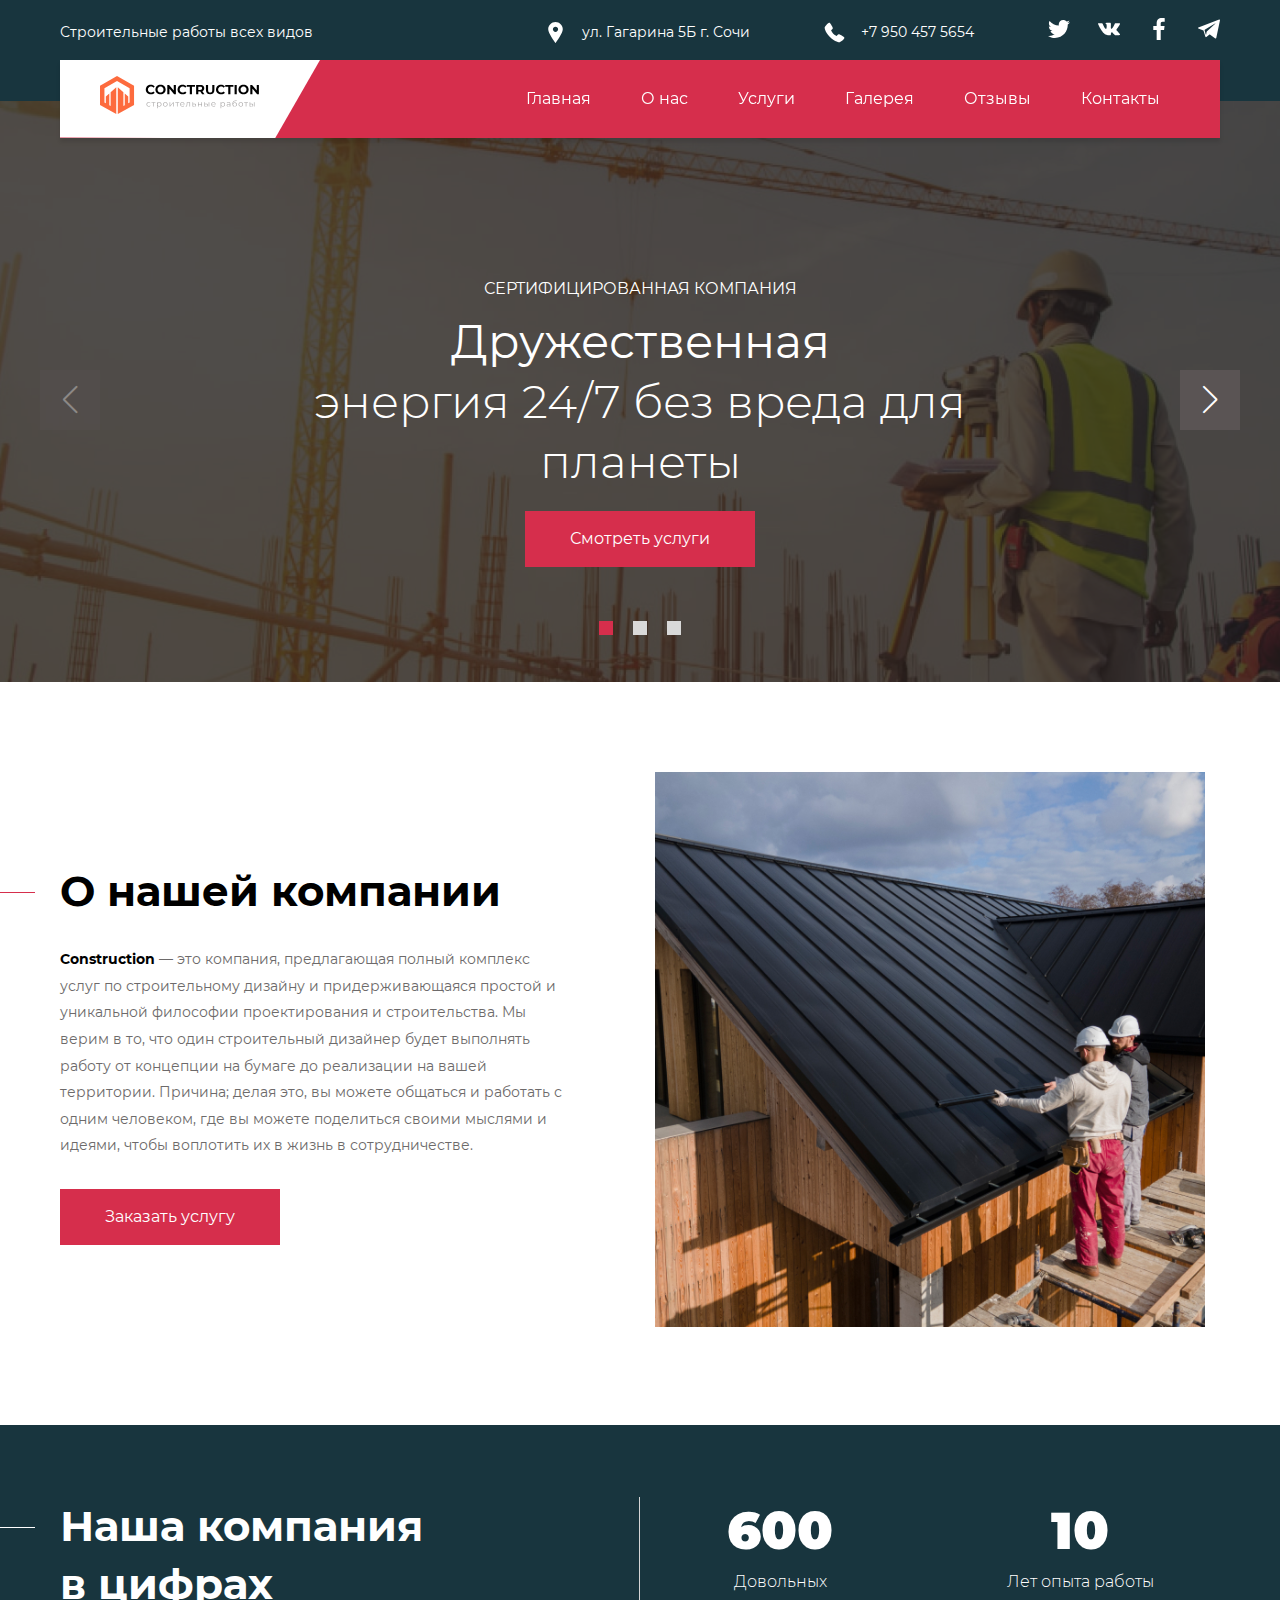
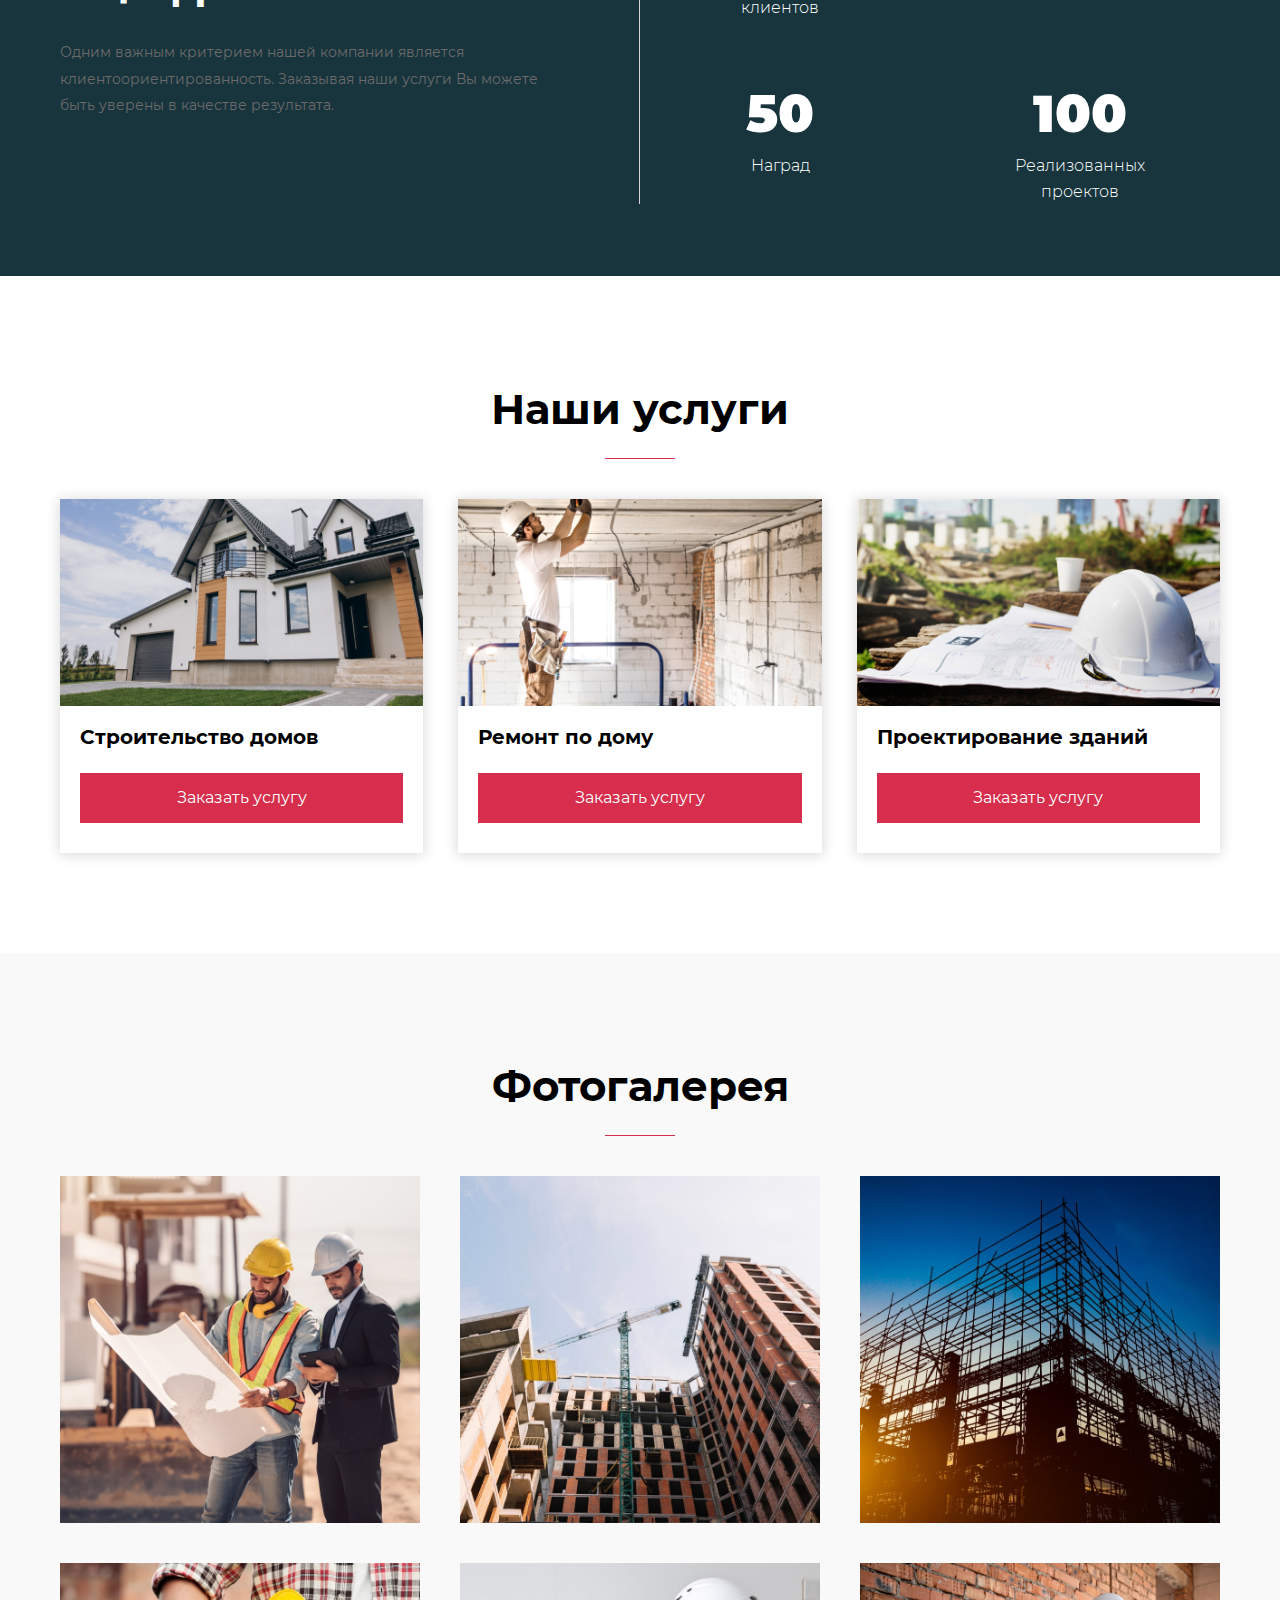
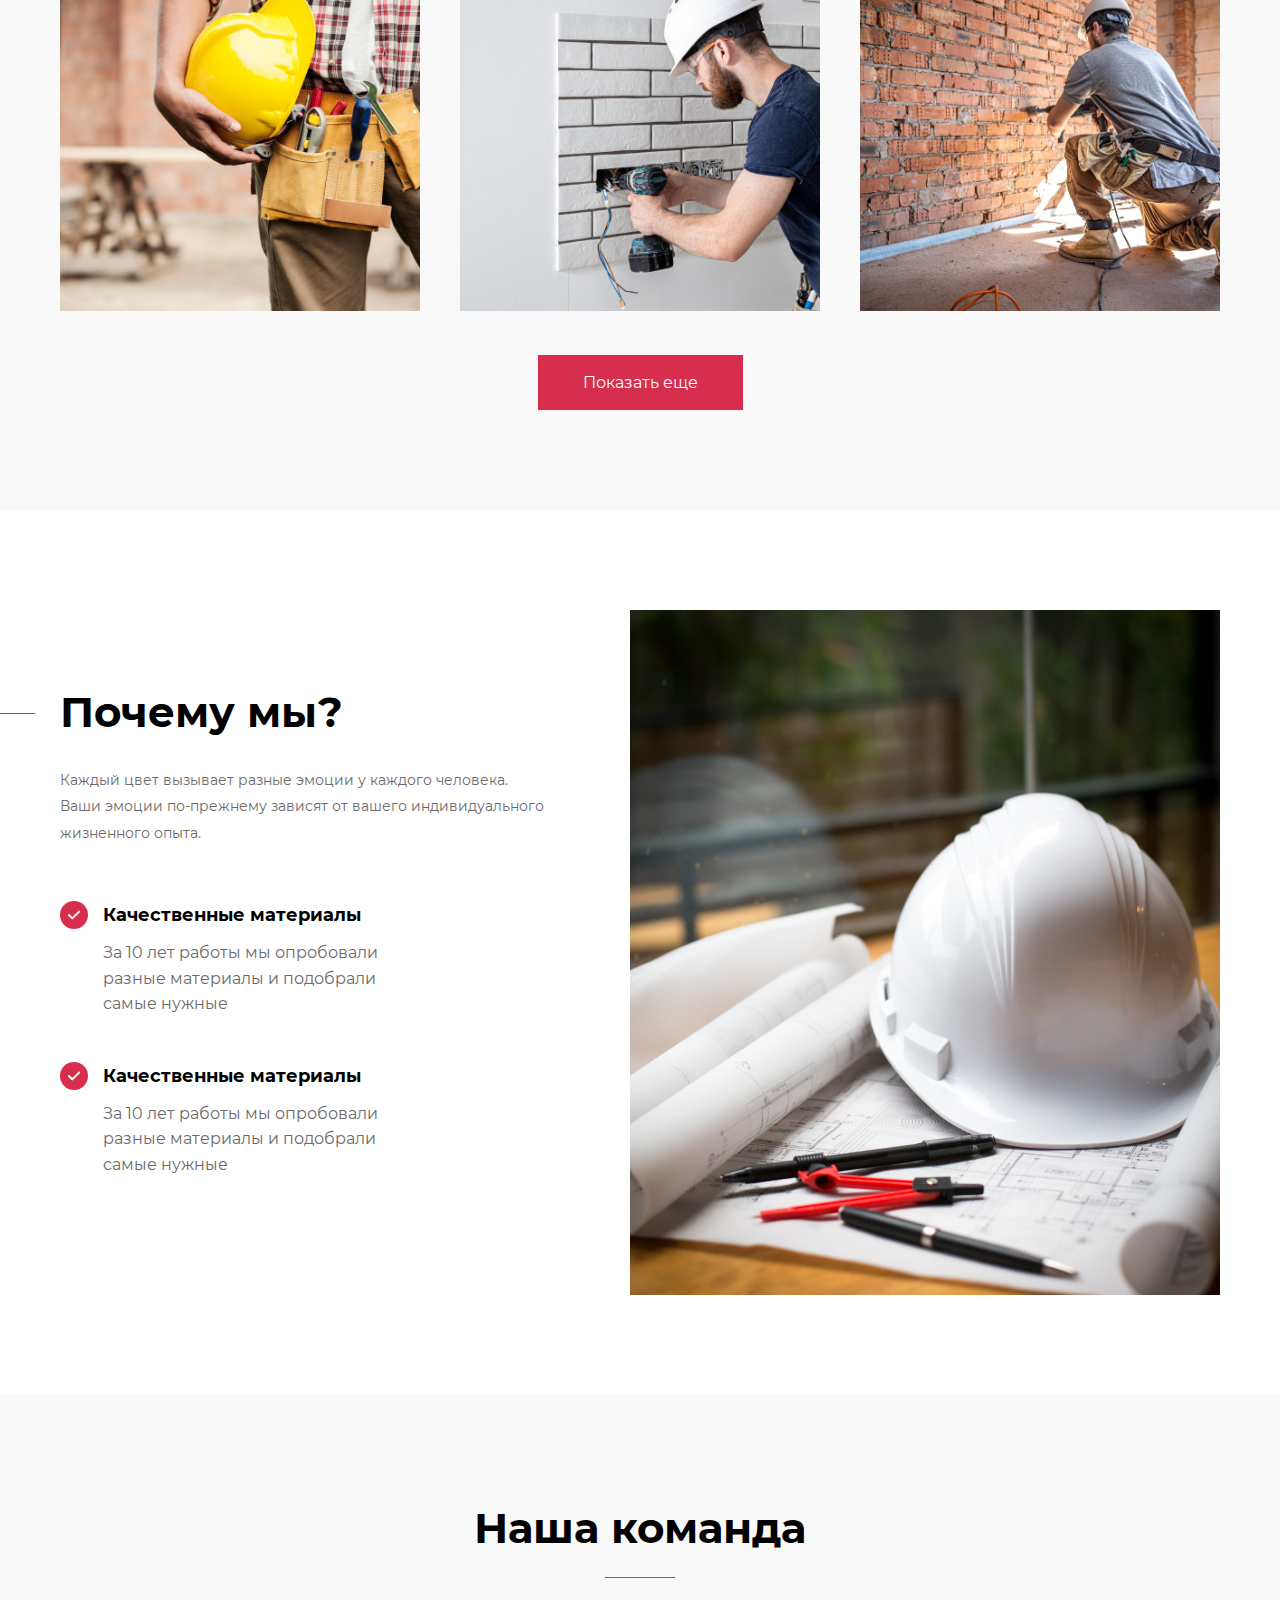
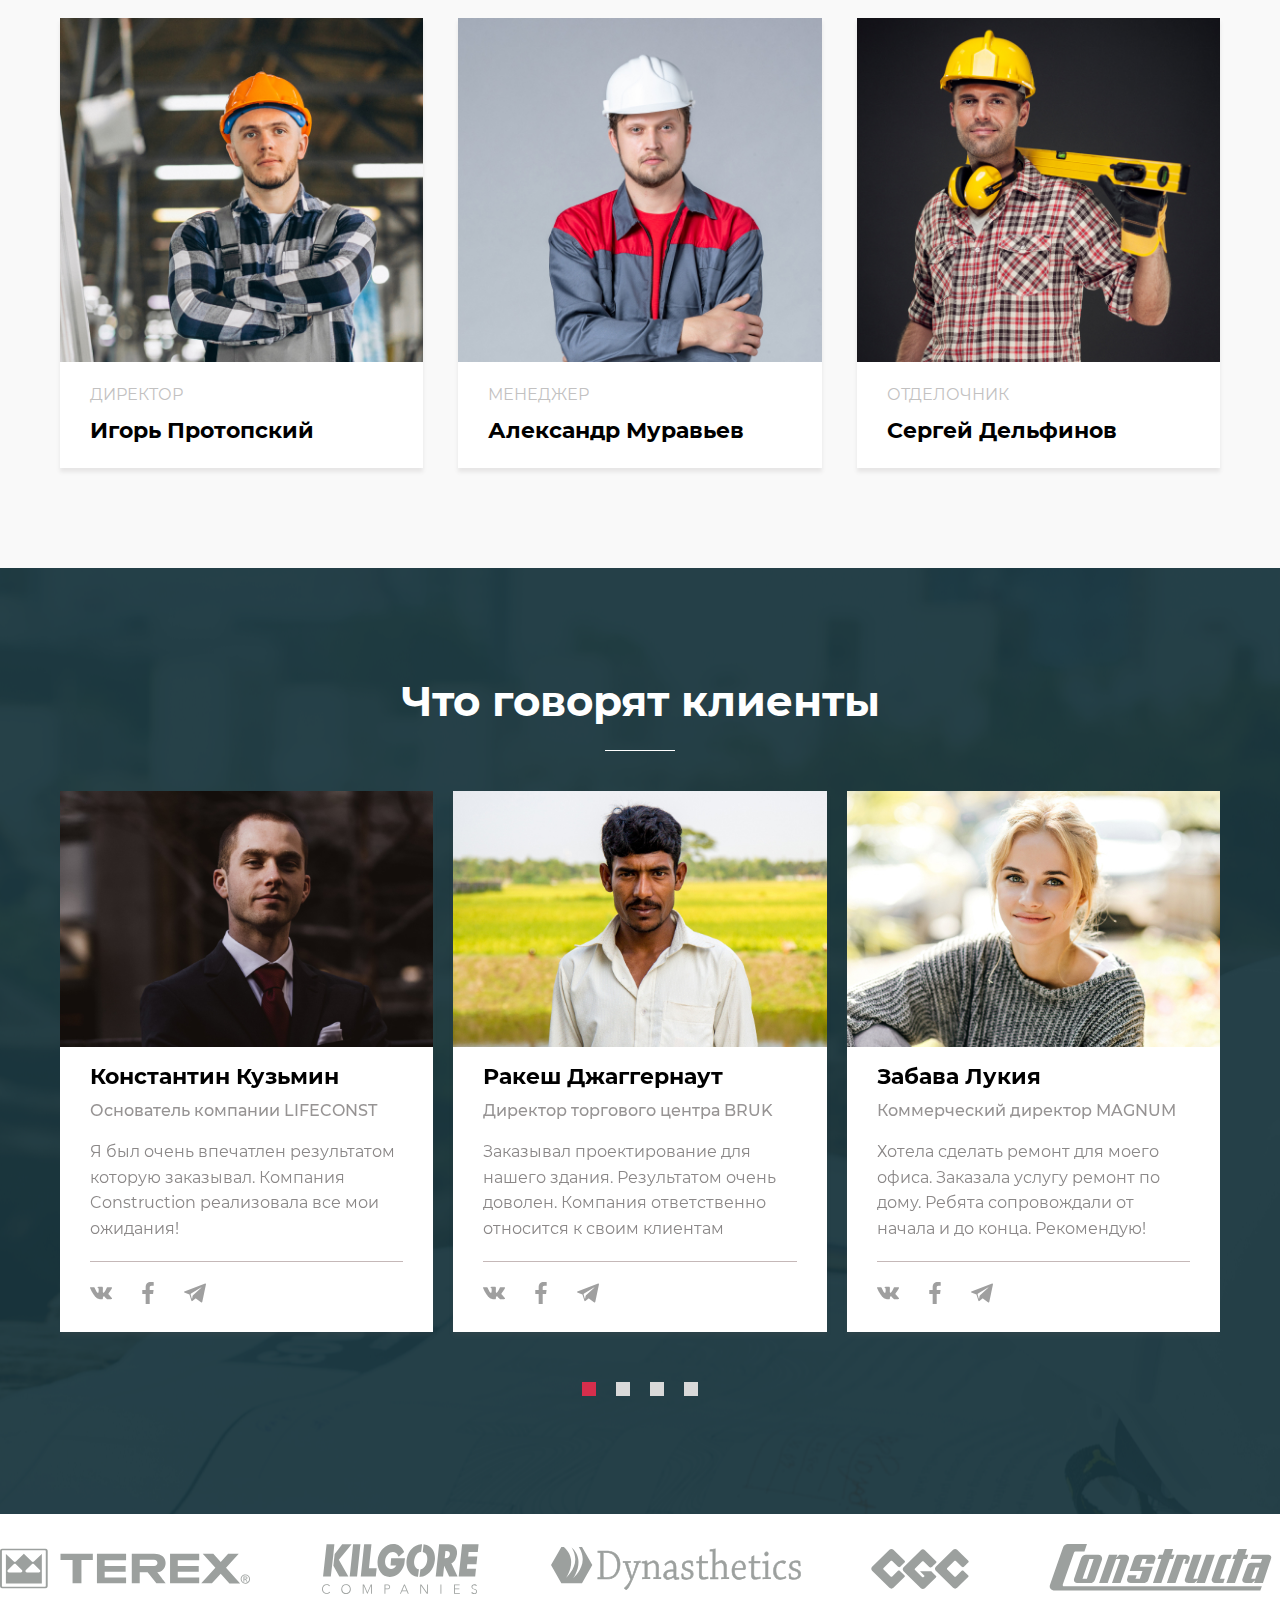
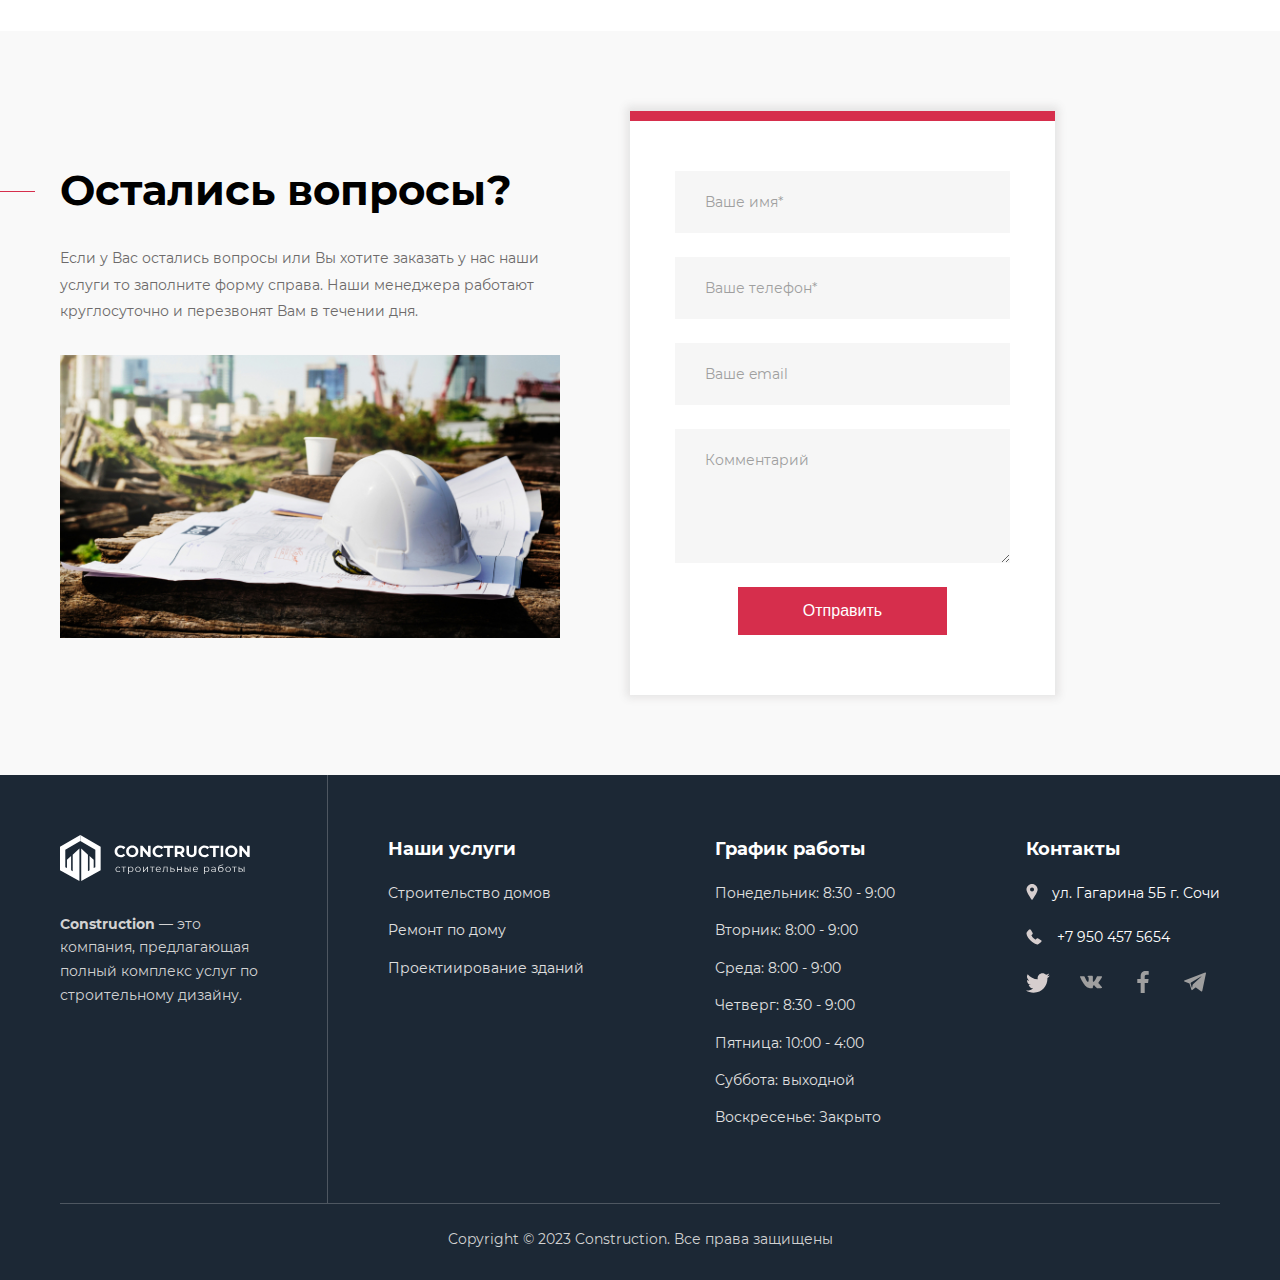
==== commit 2053c4d5: "done responsive" ====
--- a/index.html
+++ b/index.html
@@ -41,6 +41,20 @@
 		<div class="header-top">
 			<div class="container">
 				<div class="header-row">
+
+					<!-- Header top mobile START -->
+					<div class="header-mobile-logo">
+						<a href="#">
+							<img src="images/logo-header.svg" alt="Construction">
+						</a>
+					</div>
+
+					<div class="hamburger">
+						<span></span>
+						<span></span>
+					</div>
+					<!-- Header top mobile END -->
+
 					<div class="header-desc">Строительные работы всех видов</div>
 					<div class="header-right">
 						<div class="header-info">
@@ -94,6 +108,46 @@
 			</div>
 		</div>
 
+
+		<!-- Header mobile START -->
+		<div class="header-mobile-wrap">
+			<nav class="header-mobile-nav">
+				<ul>
+					<li><a href="#">Главная</a></li>
+					<li><a href="#">О нас</a></li>
+					<li><a href="#">Услуги</a></li>
+					<li><a href="#">Галерея</a></li>
+					<li><a href="#">Отзывы</a></li>
+					<li><a href="#">Контакты</a></li>
+				</ul>
+			</nav>
+
+			<div class="header-mobile-info">
+				<img src="images/location.svg" alt="ул. Гагарина 5Б г. Сочи">
+				<span>ул. Гагарина 5Б г. Сочи</span>
+			</div>
+			<a href="tel:+7 950 457 5654" class="header-mobile-info">
+				<img src="images/phone.svg" alt="+7 950 457 5654">
+				<span>+7 950 457 5654</span>
+			</a>
+
+			<div class="header-mobile-social">
+				<a href="#">
+					<img src="images/social-twitter.svg" alt="Twitter">
+				</a>
+				<a href="#">
+					<img src="images/social-vk.svg" alt="Вконтакте">
+				</a>
+				<a href="#">
+					<img src="images/social-facebook.svg" alt="Facebook">
+				</a>
+				<a href="#">
+					<img src="images/social-telegram.svg" alt="Telegram">
+				</a>
+			</div>
+		</div>
+		<!-- Header mobile END -->
+
 	</header>
 
 
@@ -160,7 +214,7 @@
 			<div class="numbers-row">
 
 				<div class="numbers-left">
-					<h2 class="def-title">Наша компания <br> в цифрах</h2>
+					<h2 class="def-title color-white">Наша компания <br> в цифрах</h2>
 					<div class="def-desc">
 						Одним важным критерием нашей компании является клиентоориентированность. Заказывая наши услуги Вы можете быть уверены в качестве результата.
 					</div>
@@ -583,7 +637,6 @@
 
 
 	<footer class="site-footer">
-		
 		<div class="container">
 
 			<div class="footer-row">
@@ -600,7 +653,6 @@
 				</div>
 
 				<div class="footer-right">
-
 					<nav class="footer-nav">
 						<h5 class="footer-title">Наши услуги</h5>
 						<ul>
@@ -649,8 +701,6 @@
 							</a>
 						</div>
 					</div>
-
-
 				</div>
 
 			</div>
@@ -660,7 +710,6 @@
 			</div>
 
 		</div>
-
 	</footer>
 
 
--- a/css/style.css
+++ b/css/style.css
@@ -72,7 +72,7 @@
 	display: block;
 	margin: 15px auto 0 auto;
 }
-.center-title.color-white {
+.color-white {
 	color: #fff;
 }
 .center-title.color-white::after {
@@ -108,6 +108,7 @@
 }
 .header-row {
 	display: flex;
+	align-items: center;
 }
 .header-right {
 	display: flex;
@@ -171,6 +172,9 @@
 	padding: 175px 0;
 	color: #fff;
 	text-align: center;
+	background-position: center top;
+	background-size: cover;
+	background-repeat: no-repeat;
 }
 .banner-swiper .swiper-slide::before {
 	content: '';
@@ -280,6 +284,7 @@
 .numbers-right {
 	width: 50%;
 	display: grid;
+	justify-content: center;
 	grid-template-columns: repeat(2, 300px);
 	row-gap: 60px;
 	text-align: center;
@@ -306,6 +311,8 @@
 }
 .services-item {
 	box-shadow: 0px 1px 12px 1px rgba(0, 0, 0, 0.15);
+	width: 33.3%;
+	height: 100%;
 }
 .services-thumb img {
 	display: block;
@@ -688,6 +695,7 @@
 }
 .why-left {
 	max-width: 505px;
+	margin-right: 30px;
 }
 .s-why .def-desc {
 	margin-bottom: 55px;
@@ -729,6 +737,8 @@
 }
 .team-item {
 	box-shadow: 0px 4px 4px 0px rgba(95, 87, 87, 0.12);
+	height: 100%;
+	background-color: #fff;
 }
 .team-thumb img {
 	max-width: 100%;
@@ -764,7 +774,9 @@
 	box-shadow: 0px 4px 4px 0px rgba(95, 87, 87, 0.12);
 }
 .reviews-thumb img {
-	max-width: 100%;
+	width: 100%;
+	height: 100%;
+	object-fit: cover;
 }
 .reviews-body {
 	padding: 5px 30px 20px 30px;
@@ -808,7 +820,7 @@
 	display: flex;
 	align-items: center;
 	column-gap: 70px;
-	animation: move 20s linear;
+	animation: move 20s linear infinite;
 }
 .partners-item img {
 	max-width: 250px;
@@ -964,4 +976,570 @@
 	text-align: center;
 	color: #D2D2D2;
 }
-/* Footer END */+/* Footer END */
+
+
+
+/* Responsive START */
+@media screen and (max-width: 1200px) {
+
+	/* Header 1200 START */
+	.header-logo {
+		padding: 15px 50px 15px 20px;
+	}
+	.header-nav {
+		padding: 10px 20px;
+	}
+	/* Header 1200 END */
+
+	/* Numbers 1200 START */
+	.numbers-left {
+		padding-right: 50px;
+	}
+	.numbers-right {
+		grid-template-columns: repeat(2, 200px);
+	}
+	/* Numbers 1200 END */
+
+	/* Why us 1200 START */
+	.why-right img {
+		max-width: 450px;
+	}
+	/* Why us 1200 END */
+
+}
+
+@media screen and (max-width: 992px) {
+	
+	/* Header 992 START */
+	.header-logo {
+		padding: 10px 30px 10px 20px;
+	}
+	.header-logo img {
+		max-width: 130px;
+	}
+	.header-top {
+		font-size: 12px;
+	}
+	.header-right {
+		column-gap: 30px;
+	}
+	.header-info img {
+		margin-right: 5px;
+		max-width: 18px;
+	}
+	.header-social {
+		column-gap: 15px;
+	}
+	.header-social a img {
+		max-width: 18px;
+	}
+	.header-nav ul {
+		font-size: 14px;
+		column-gap: 30px;
+	}
+	/* Header 992 END */
+
+
+	/* Banner 992 START */
+	.banner-swiper .swiper-slide {
+		padding: 100px 20px 130px 20px;
+	}
+	.swiper-button-next {
+		right: 20px;
+	}
+	.swiper-button-prev {
+		left: 20px;
+	}
+	.swiper-button-next, 
+	.swiper-button-prev {
+		width: 40px;
+    	height: 40px;
+	}
+	.swiper-button-next:after, 
+	.swiper-button-prev:after {
+		font-size: 20px;
+	}
+	.banner-title {
+		font-size: 32px;
+	}
+	.banner-subtitle {
+		font-size: 14px;
+	}
+	.def-btn {
+		padding: 12px 40px;
+		font-size: 14px;
+	}
+	/* Banner 992 END */
+
+
+	/* About 992 START */
+	.about-row {
+		display: block;
+	}
+	.about-left {
+		margin: 0 auto 30px auto;
+	}
+	.s-about .def-desc {
+		margin-bottom: 20px;
+	}
+	.about-right {
+		margin: 0 auto;
+		width: 100%;
+		max-width: 505px;
+	}
+	/* About 992 END */
+
+	/* Numbers 992 START */
+	.s-numbers .def-title {
+		margin-bottom: 20px;
+	}
+	.s-numbers .def-title br {
+		display: none;
+	}
+	.numbers-row {
+		display: block;
+	}
+	.numbers-left {
+		padding-right: 0;
+		padding-bottom: 22px;
+		margin-bottom: 30px;
+		border-right: none;
+		border-bottom: 1px solid #D5D5D5;
+		width: auto;
+	}
+	.numbers-right {
+		width: auto;
+		grid-template-columns: repeat(2, 1fr);
+		row-gap: 25px;
+	}
+	.numbers-num {
+		font-size: 36px;
+	}
+	.numbers-desc {
+		font-size: 14px;
+	}
+	/* Numbers 992 END */
+
+	/* Services 992 START */
+	.s-services {
+		padding: 60px 0;
+	}
+	.services-row {
+		column-gap: 20px;
+	}
+	.services-title {
+		font-size: 18px;
+		line-height: 1.5;
+	}
+	.services-btn {
+		padding: 10px 25px;
+	}
+	/* Services 992 END */
+
+	/* Gallery 992 START */
+	.s-gallery {
+		padding: 60px 0;
+	}
+	.gallery-wrap {
+		grid-gap: 20px;
+	}
+	/* Gallery 992 END */
+
+	/* Why us 992 START */
+	.s-why {
+		padding: 60px 0;
+	}
+	.why-row {
+		display: block;
+	}
+	.why-left {
+		margin: 0 auto;
+	}
+	.why-right {
+		max-width: 500px;
+		margin: 0 auto;
+	}
+	.why-right img {
+		width: 100%;
+	}
+	.why-features-icon img {
+		max-width: 25px;
+	}
+	.why-features-title {
+		font-size: 16px;
+	}
+	.why-features-desc {
+		font-size: 14px;
+	}
+	/* Why us 992 END */
+
+	/* Our team 992 START */
+	.s-team {
+		padding: 60px 0;
+	}
+	.team-row {
+		column-gap: 20px;
+	}
+	.team-body {
+		padding: 15px 20px 30px 20px;
+	}
+	.team-profi {
+		font-size: 14px;
+	}
+	.team-name {
+		font-size: 18px;
+	}
+	/* Our team 992 END */
+
+	/* Reviews 992 START */
+	.s-reviews {
+		padding: 60px 0;
+	}
+	/* Reviews 992 END */
+
+	/* Form 992 START */
+	.s-form {
+		padding: 60px 0;
+	}
+	.form-row {
+		display: block;
+	}
+	.form-left {
+		margin: 0 auto 30px auto;
+	}
+	.form-right {
+		margin: 0 auto;
+		max-width: 425px;
+		width: 100%;
+	}
+	/* Form 992 END */
+
+	/* Footer 992 START */
+	.footer-row {
+		display: block;
+	}
+	.footer-left {
+		max-width: none;
+		border-right: none;
+		padding-right: 0;
+	}
+	.footer-right {
+		padding: 0;
+		margin-bottom: 30px;
+	}
+	/* Footer 992 END */
+
+}
+
+@media screen and (min-width: 768px) {
+
+	.header-mobile-logo,
+	.hamburger,
+	.header-mobile-wrap {
+		display: none;
+	}
+
+}
+
+@media screen and (max-width: 768px) {
+
+	/* All styles 768 START */
+	.def-title {
+		font-size: 32px;
+		margin-bottom: 20px;
+		line-height: 1.3;
+	}
+	.def-title::before {
+		top: 23px;
+		left: calc(-100% - 10px);
+	}
+	.center-title {
+		font-size: 32px;
+		line-height: 1.3;
+	}
+	.center-title::after {
+		width: 50px;
+	}
+	/* All styles 768 END */
+
+	/* Header 768 START */
+	.header-top {
+		padding: 0;
+		border-bottom: 1px solid #9F9F9F;
+	}
+	.header-desc,
+	.header-right,
+	.header-bottom {
+		display: none;
+	}
+	.header-mobile-logo {
+		background-color: #fff;
+		padding: 8px 40px 8px 20px;
+		display: flex;
+		align-items: center;
+		clip-path: polygon(0px 0px, 100% 0%, 82.68% 101.20%, 0px 100%);
+		margin-left: -20px;
+	}
+	.header-mobile-logo img {
+		max-width: 110px;
+	}
+
+	.hamburger {
+		margin-left: auto;
+		cursor: pointer;
+		width: 26px;
+		height: 11px;
+		position: relative;
+	}
+	.hamburger span {
+		height: 1px;
+		width: 26px;
+		background-color: #fff;
+		display: block;
+		transition: 0.5s ease;
+		position: absolute;
+	}
+	.hamburger span:first-child {
+		top: 0;
+	}
+	.hamburger span:last-child {
+		bottom: 0;
+	}
+	.hamburger.is-active {
+		
+	}
+	.hamburger.is-active span:first-child {
+		top: 50%;
+		transform: translateY(-50%) rotate(45deg);
+	}
+	.hamburger.is-active span:last-child {
+		top: 50%;
+		transform: translateY(-50%) rotate(-45deg);
+	}
+
+	.header-mobile-wrap {
+		background-color: #18353E;
+		color: #fff;
+		padding: 30px 20px;
+		text-align: center;
+		position: absolute;
+		top: 49px;
+		left: 0;
+		width: 100%;
+		z-index: 12;
+		display: none;
+	}
+	.header-mobile-nav {
+		margin-bottom: 40px;
+	}
+	.header-mobile-nav ul {
+		list-style-type: none;
+		padding: 0;
+	}
+	.header-mobile-nav ul li {
+		margin-bottom: 25px;
+	}
+	.header-mobile-info {
+		display: flex;
+		align-items: center;
+		justify-content: center;
+		margin-bottom: 25px;
+	}
+	.header-mobile-info img {
+		margin-right: 12px;
+	}
+	.header-mobile-social {
+		margin-top: 40px;
+		display: flex;
+		justify-content: center;
+		column-gap: 28px;
+	}
+	/* Header 768 END */
+
+	/* Banner 768 START */
+	.swiper-button-next, 
+	.swiper-button-prev {
+		display: none;
+	}
+	/* Banner 768 END */
+
+	/* About 768 START */
+	.s-about {
+		padding: 45px 0;
+	}
+	/* About 768 END */
+
+	/* Services 768 START */
+	.services-title {
+		font-size: 16px;
+	}
+	.services-body {
+		padding: 10px 15px 20px 15px;
+	}
+	.services-btn {
+		font-size: 12px;
+	}
+	.services-row {
+		flex-wrap: wrap;
+		row-gap: 20px;
+	}
+	.services-item {
+		width: calc(50% - 10px);
+	}
+	/* Services 768 END */
+
+	/* Gallery 768 START */
+	.gallery-wrap {
+		grid-template-columns: repeat(2, 1fr);
+	}
+	/* Gallery 768 END */
+
+	/* Our team 768 START */
+	.team-row {
+		flex-wrap: wrap;
+		row-gap: 20px;
+	}
+	.team-item {
+		width: calc(50% - 10px);
+		height: auto;
+	}
+	/* Our team 768 END */
+
+
+	/* Reviews 768 START */
+	.reviews-body {
+		padding: 5px 20px 20px 20px;
+	}
+	.reviews-name {
+		font-size: 18px;
+	}
+	.reviews-profi {
+		font-size: 14px;
+	}
+	.reviews-comment {
+		font-size: 14px;
+	}
+	/* Reviews 768 END */
+
+	/* Footer 768 START */
+	.site-footer {
+		text-align: center;
+	}
+	.footer-right {
+		display: block;
+	}
+	.footer-info-item {
+		justify-content: center;
+	}
+	.footer-social {
+		justify-content: center;
+		margin-top: 40px;
+	}
+	.footer-nav {
+		margin-bottom: 30px;
+	}
+	/* Footer 768 END */
+
+}
+
+
+@media screen and (max-width: 575px) {
+
+	/* All styles START */
+	.def-title {
+		text-align: center;
+	}
+	.def-title::before {
+		display: none;
+	}
+	.def-title::after {
+		content: '';
+		height: 1px;
+		width: 50px;
+		background-color: #D62E4C;
+		display: block;
+		margin: 20px auto 0 auto;
+	}
+	.def-title.color-white::after {
+		background-color: #fff;
+	}
+	/* All styles END */
+
+	/* Banner 575 START */
+	.banner-swiper .swiper-slide {
+		padding: 60px 20px 100px 20px;
+	}
+	.banner-subtitle {
+		font-size: 12px;
+	}
+	.banner-title {
+		font-size: 28px;
+		line-height: 1.5;
+	}
+	.banner-btn {
+		padding: 10px 30px;
+		font-size: 12px;
+	}
+	/* Banner 575 END */
+
+	/* About 575 START */
+	.s-about .def-btn {
+		display: block;
+		text-align: center;
+		max-width: 180px;
+		margin: 0 auto;
+		padding: 12px 20px;
+	}
+	/* About 575 END */
+
+	/* Services 575 START */
+	.services-row {
+		justify-content: center;
+	}
+	.services-item {
+		width: 250px;
+	}
+	/* Services 575 END */
+
+	/* Gallery 575 START */
+	.s-gallery {
+		padding: 40px 0;
+	}
+	.gallery-wrap {
+		grid-gap: 15px;
+	}
+	.gallery-btn {
+		margin-top: 30px;
+	}
+	/* Gallery 575 END */
+
+	/* Our team 575 START */
+	.team-item {
+		width: 100%;
+	}
+	/* Our team 575 END */
+
+	/* Partners 575 START */
+	.partners-row {
+		column-gap: 40px;
+		animation: move 5s linear infinite;
+	}
+	.partners-item img {
+		max-width: 200px;
+	}
+	/* Partners 575 END */
+
+	/* Form 575 START */
+	.form-right form {
+		padding: 50px 30px;
+	}
+	.form-right form input, 
+	.form-right form textarea {
+		font-size: 12px;
+		margin-bottom: 20px;
+	}
+	/* Form 575 END */
+
+}
+/* Responsive END */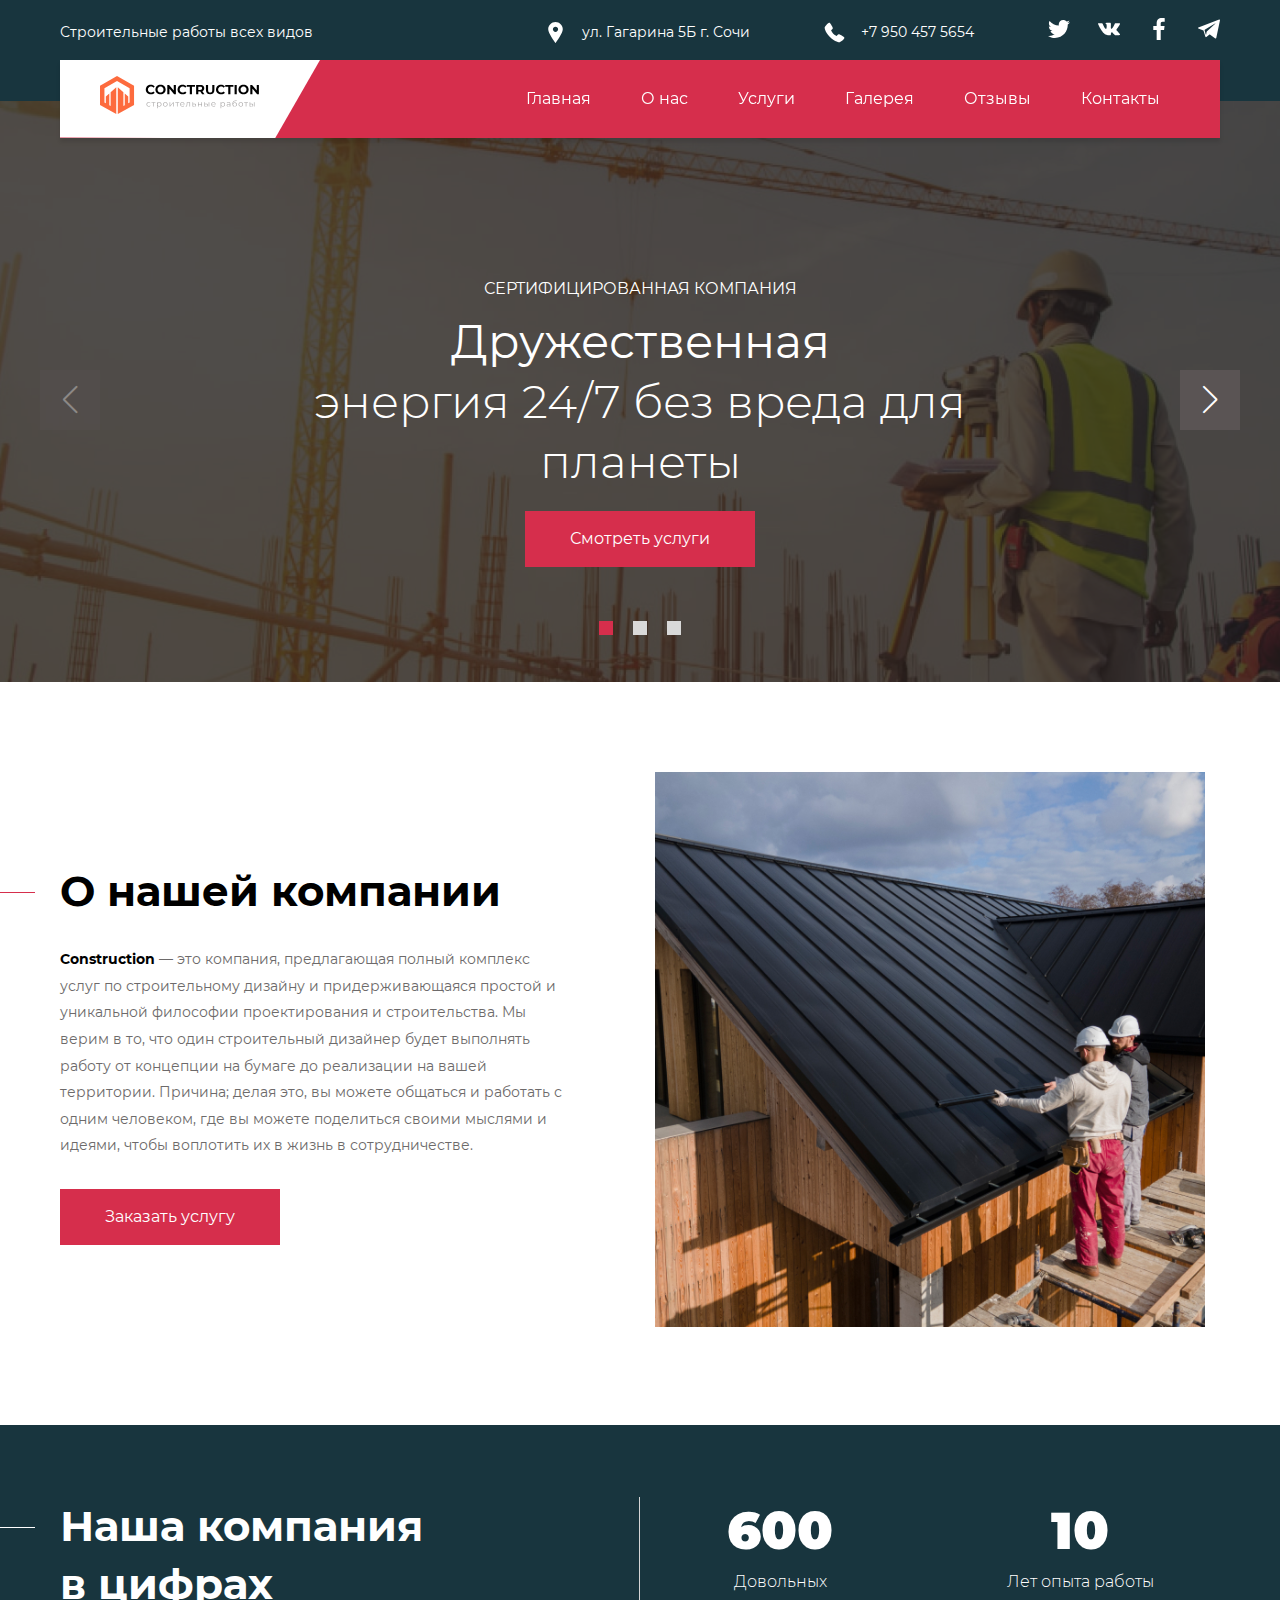
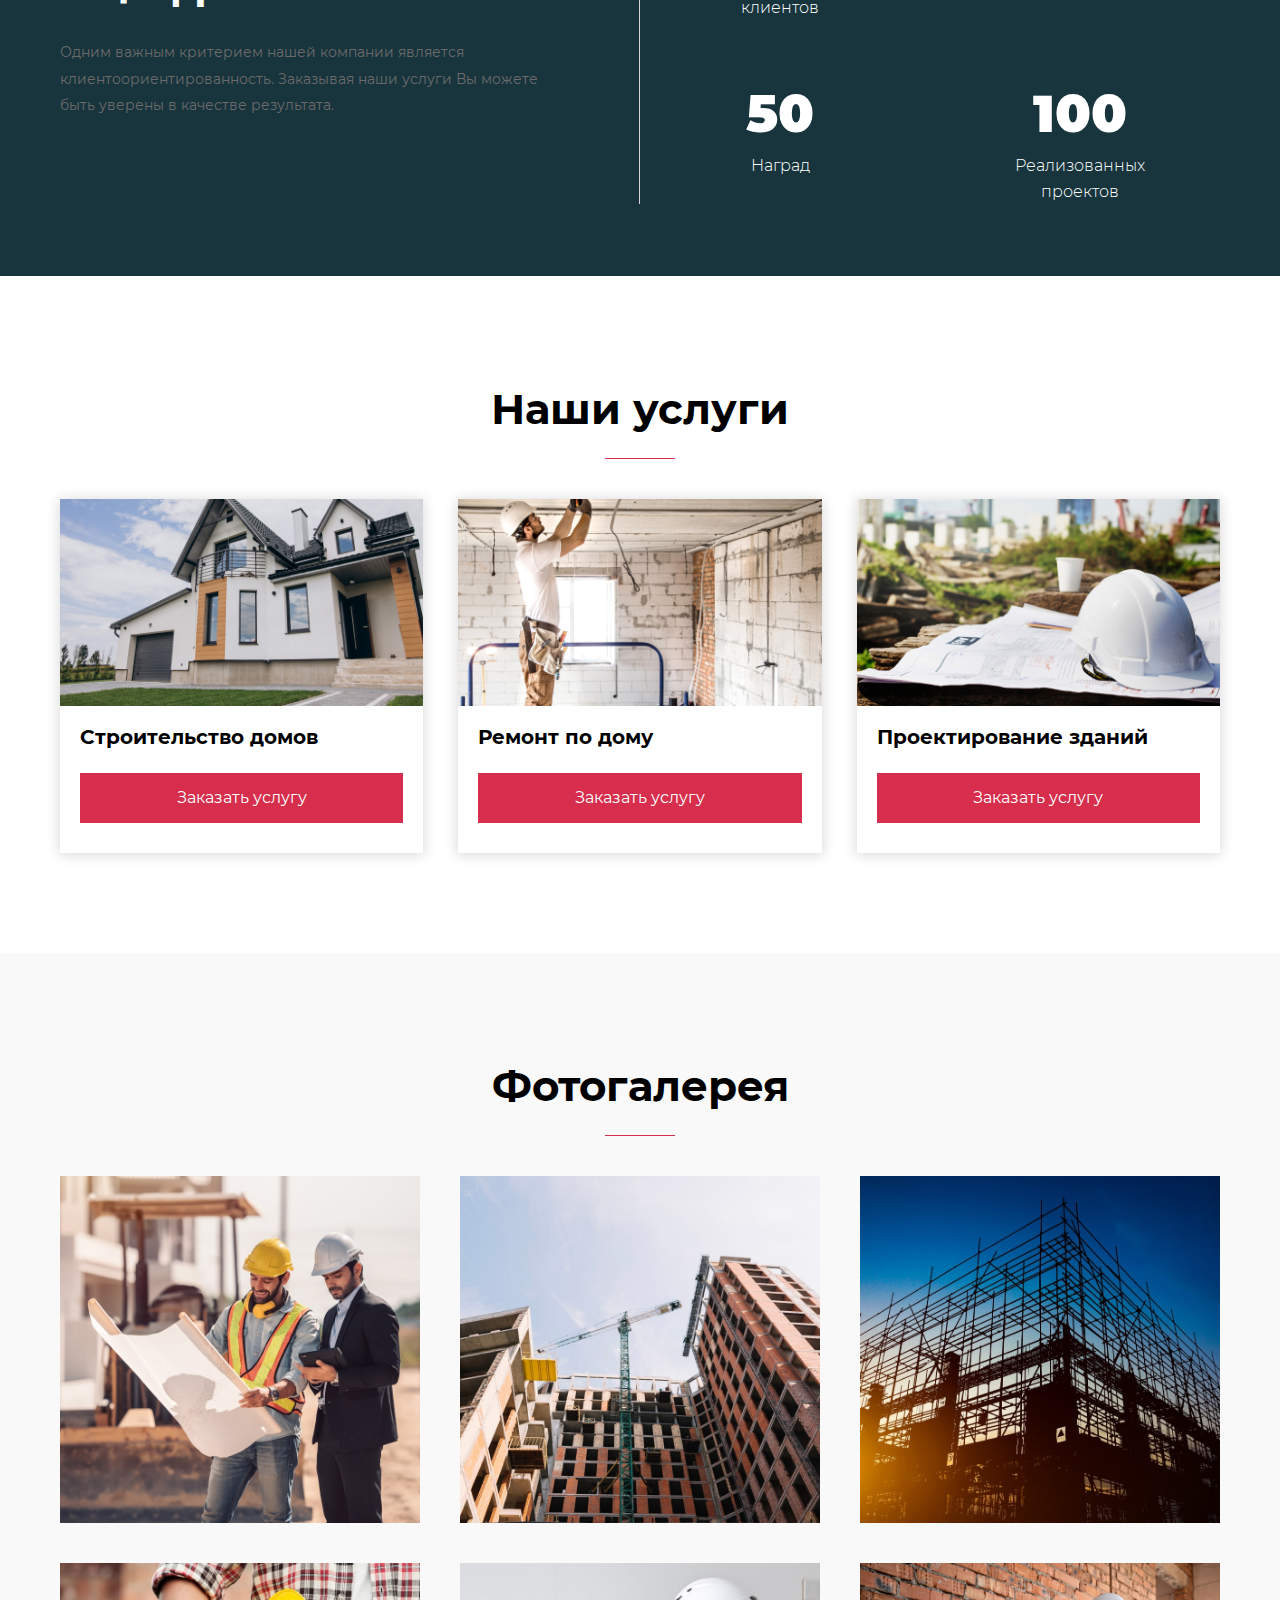
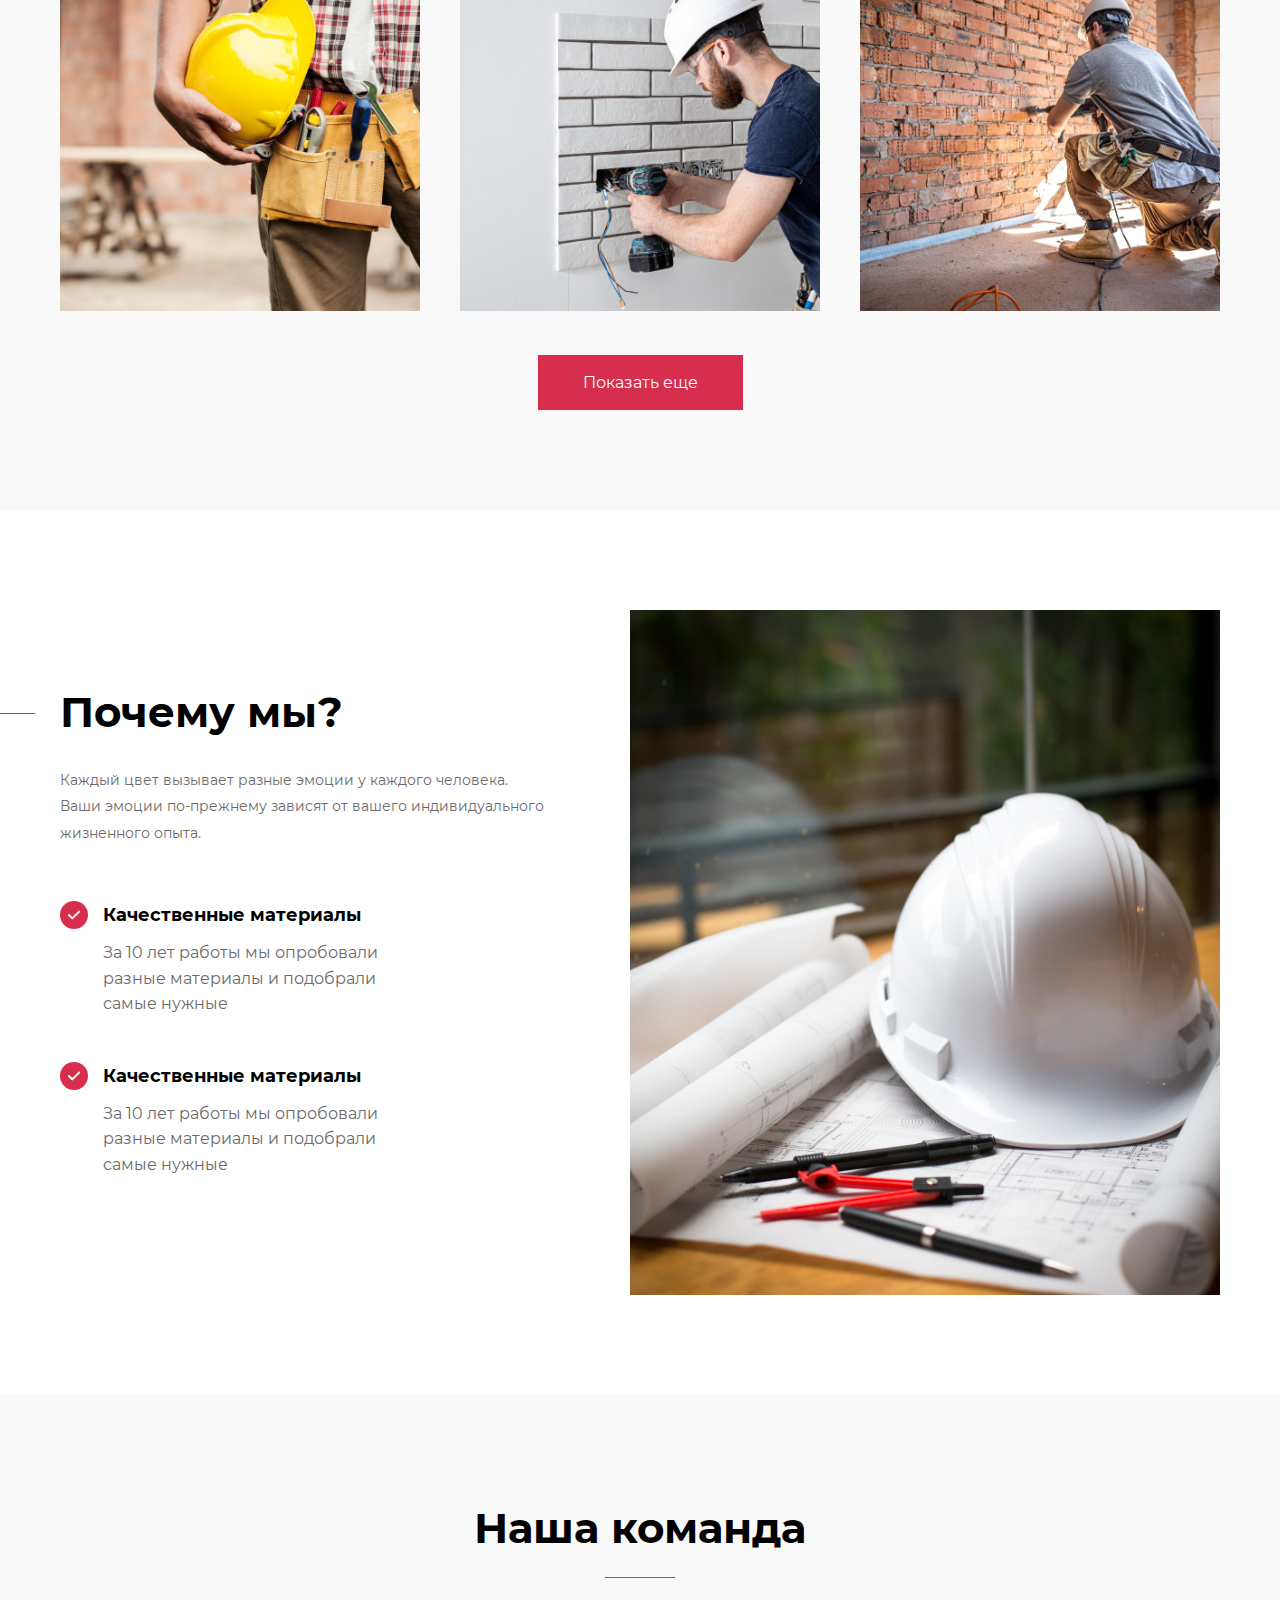
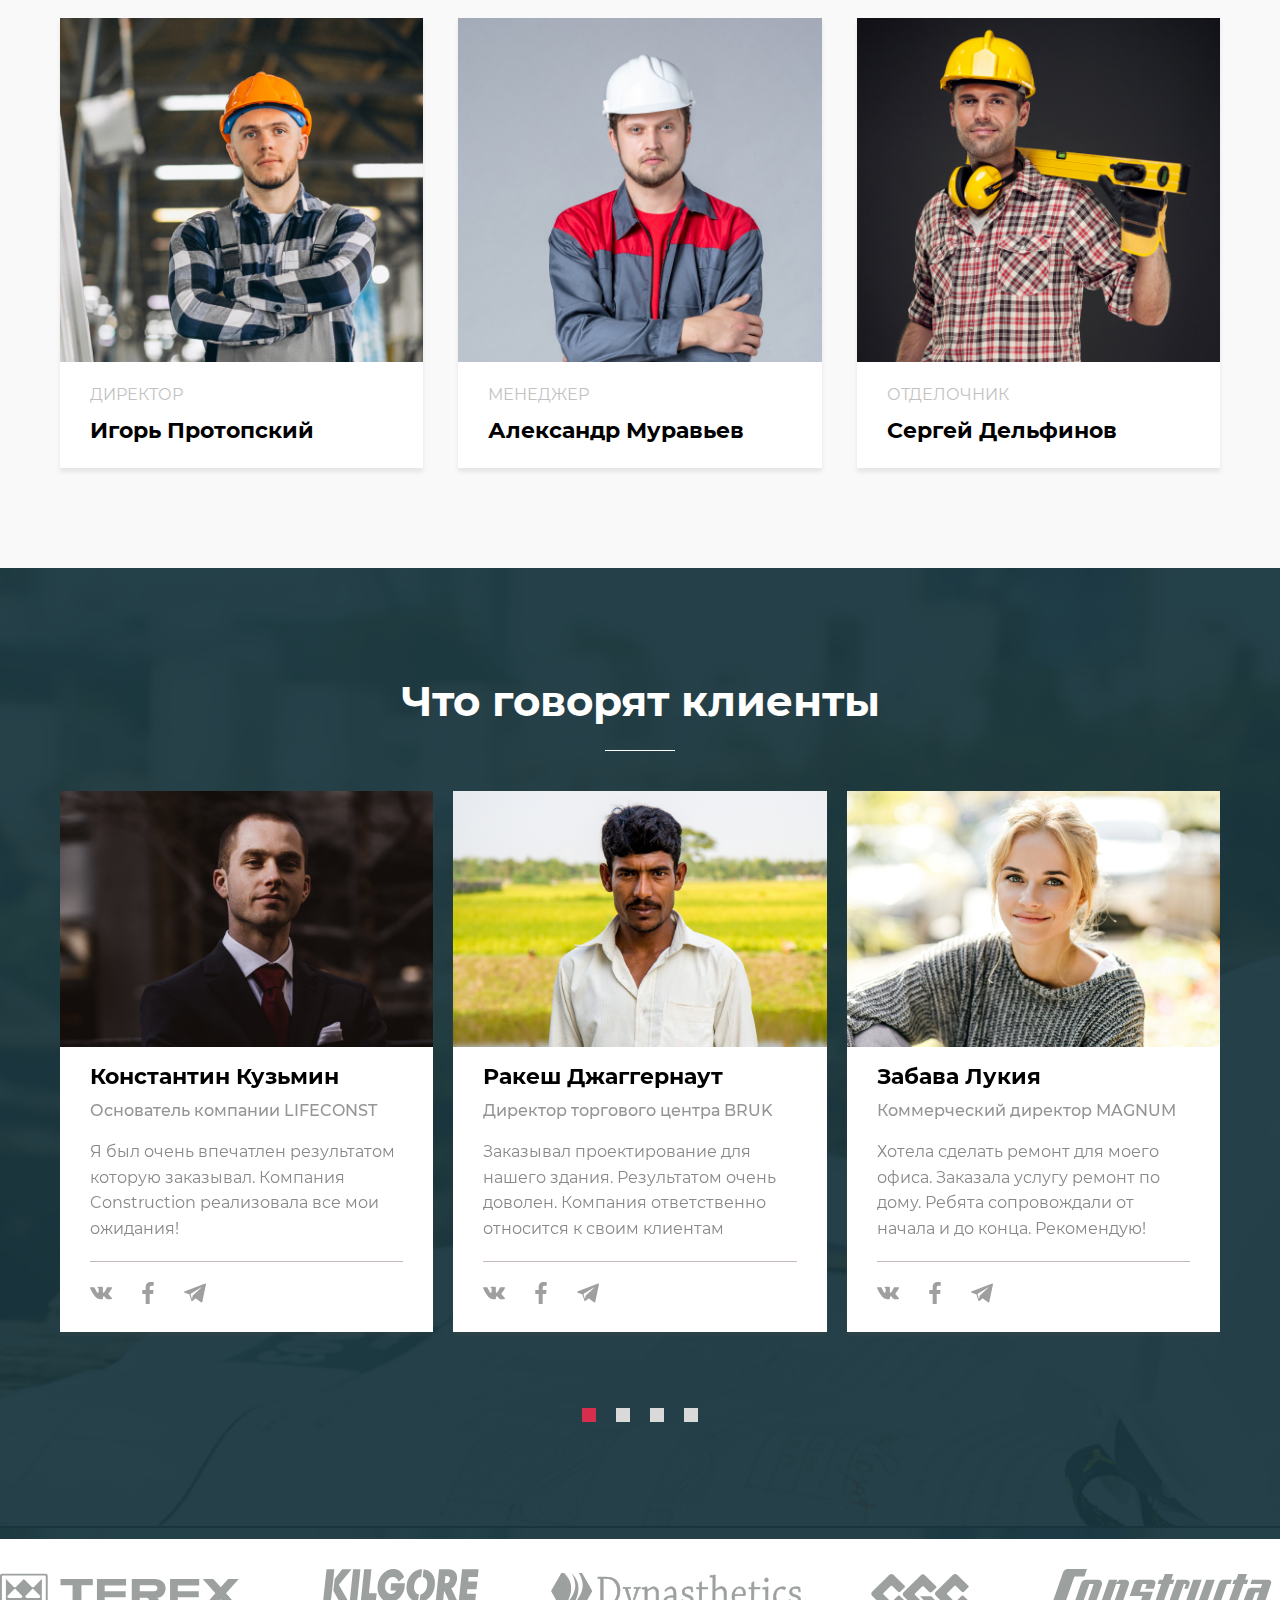
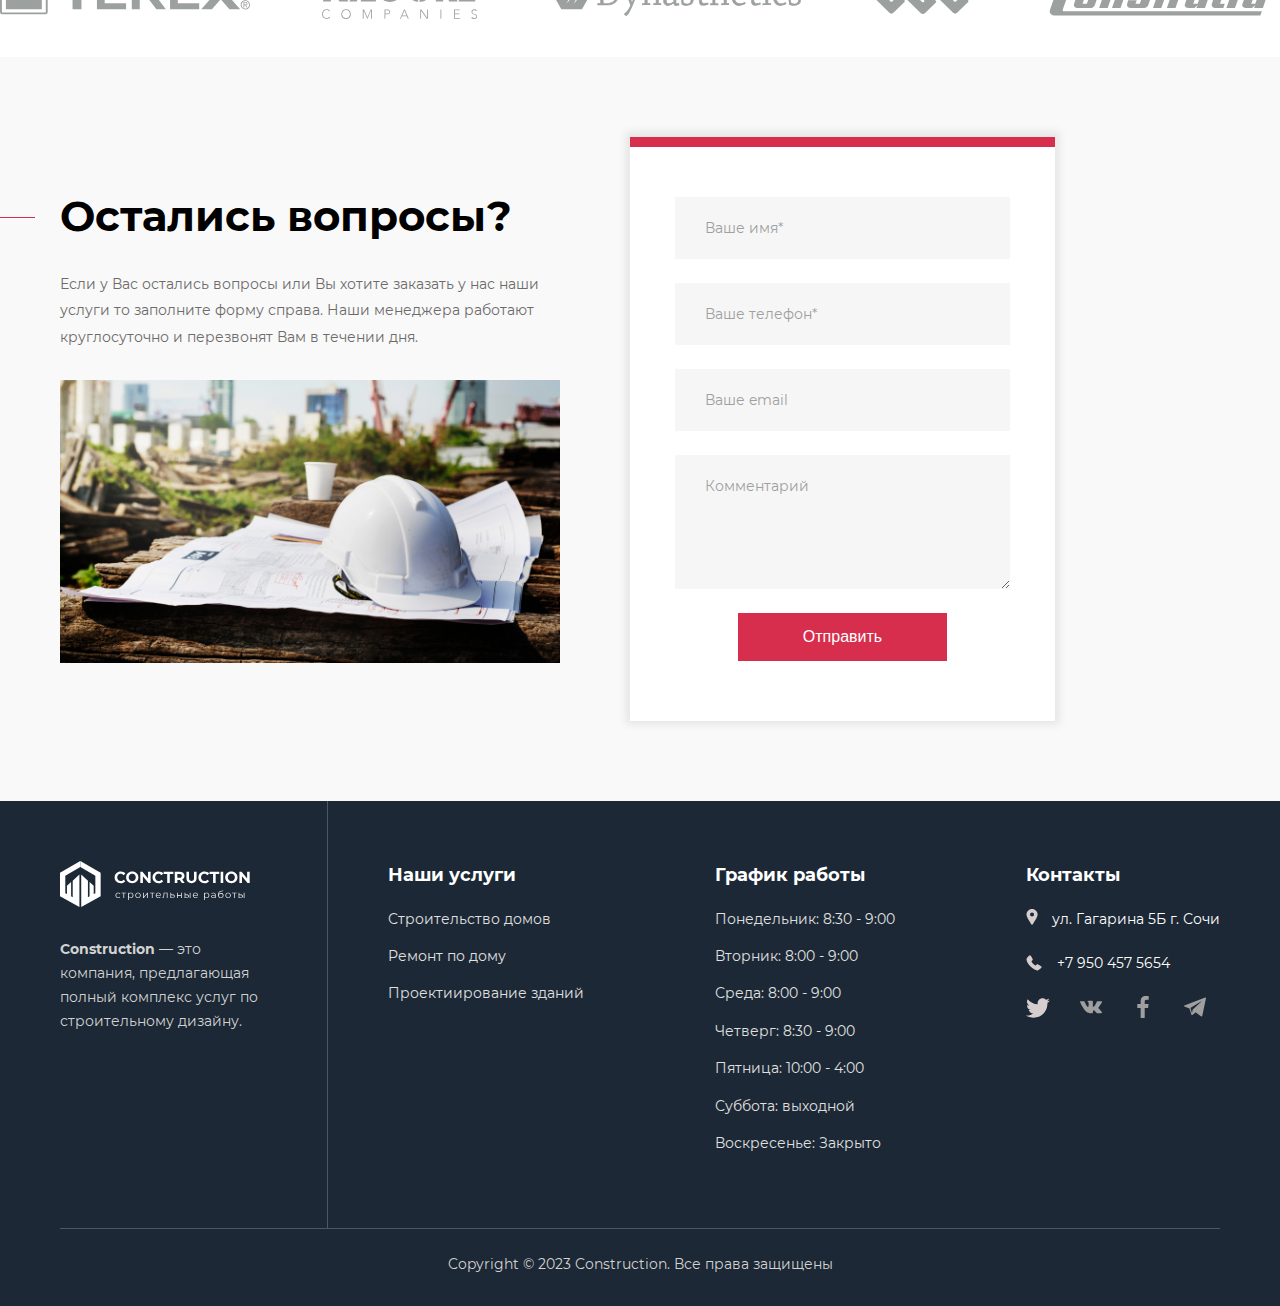
==== commit 0e6dc3a1: "add text reviews" ====
--- a/index.html
+++ b/index.html
@@ -522,14 +522,14 @@
 					<div class="swiper-slide">
 						<div class="reviews-item">
 							<div class="reviews-thumb">
-								<img src="images/client-4.jpg" alt="Константин Кузьмин">
+								<img src="images/client-4.jpg" alt="Кира Дорова">
 							</div>
 							
 							<div class="reviews-body">
-								<div class="reviews-name">Константин Кузьмин</div>
-								<div class="reviews-profi">Основатель компании LIFECONST</div>
+								<div class="reviews-name">Кира Дорова</div>
+								<div class="reviews-profi">Менеджер отдела AUDITSTROY</div>
 								<div class="reviews-comment">
-									Я был очень впечатлен результатом которую заказывал. Компания Construction реализовала все мои ожидания!
+									Компания Construction реализовала все мои ожидания. Я была очень впечатлена результатом которую заказывала. 
 								</div>
 								<div class="reviews-social">
 									<a href="#"><img src="images/social-vk-gray.svg" alt="Вконтакте"></a>
@@ -543,14 +543,14 @@
 					<div class="swiper-slide">
 						<div class="reviews-item">
 							<div class="reviews-thumb">
-								<img src="images/client-5.jpg" alt="Константин Кузьмин">
+								<img src="images/client-5.jpg" alt="Алекс Паковский">
 							</div>
 							
 							<div class="reviews-body">
-								<div class="reviews-name">Константин Кузьмин</div>
-								<div class="reviews-profi">Основатель компании LIFECONST</div>
+								<div class="reviews-name">Алекс Паковский</div>
+								<div class="reviews-profi">Основатель компании INVESTBASK</div>
 								<div class="reviews-comment">
-									Я был очень впечатлен результатом которую заказывал. Компания Construction реализовала все мои ожидания!
+									Я заказывал ремонт для моего офиса у компании Construction. Все сделали классно. Рекомендую эту компанию.
 								</div>
 								<div class="reviews-social">
 									<a href="#"><img src="images/social-vk-gray.svg" alt="Вконтакте"></a>
@@ -564,14 +564,14 @@
 					<div class="swiper-slide">
 						<div class="reviews-item">
 							<div class="reviews-thumb">
-								<img src="images/client-6.jpg" alt="Константин Кузьмин">
+								<img src="images/client-6.jpg" alt="Дина Цветова">
 							</div>
 							
 							<div class="reviews-body">
-								<div class="reviews-name">Константин Кузьмин</div>
-								<div class="reviews-profi">Основатель компании LIFECONST</div>
+								<div class="reviews-name">Дина Цветова</div>
+								<div class="reviews-profi">Владелец магазина FLOWERSMARK</div>
 								<div class="reviews-comment">
-									Я был очень впечатлен результатом которую заказывал. Компания Construction реализовала все мои ожидания!
+									В течении долгого времени искала решения для проекта которую хотела реализовать но компания Construction помогла мне с этим. Очень рекомендую!
 								</div>
 								<div class="reviews-social">
 									<a href="#"><img src="images/social-vk-gray.svg" alt="Вконтакте"></a>
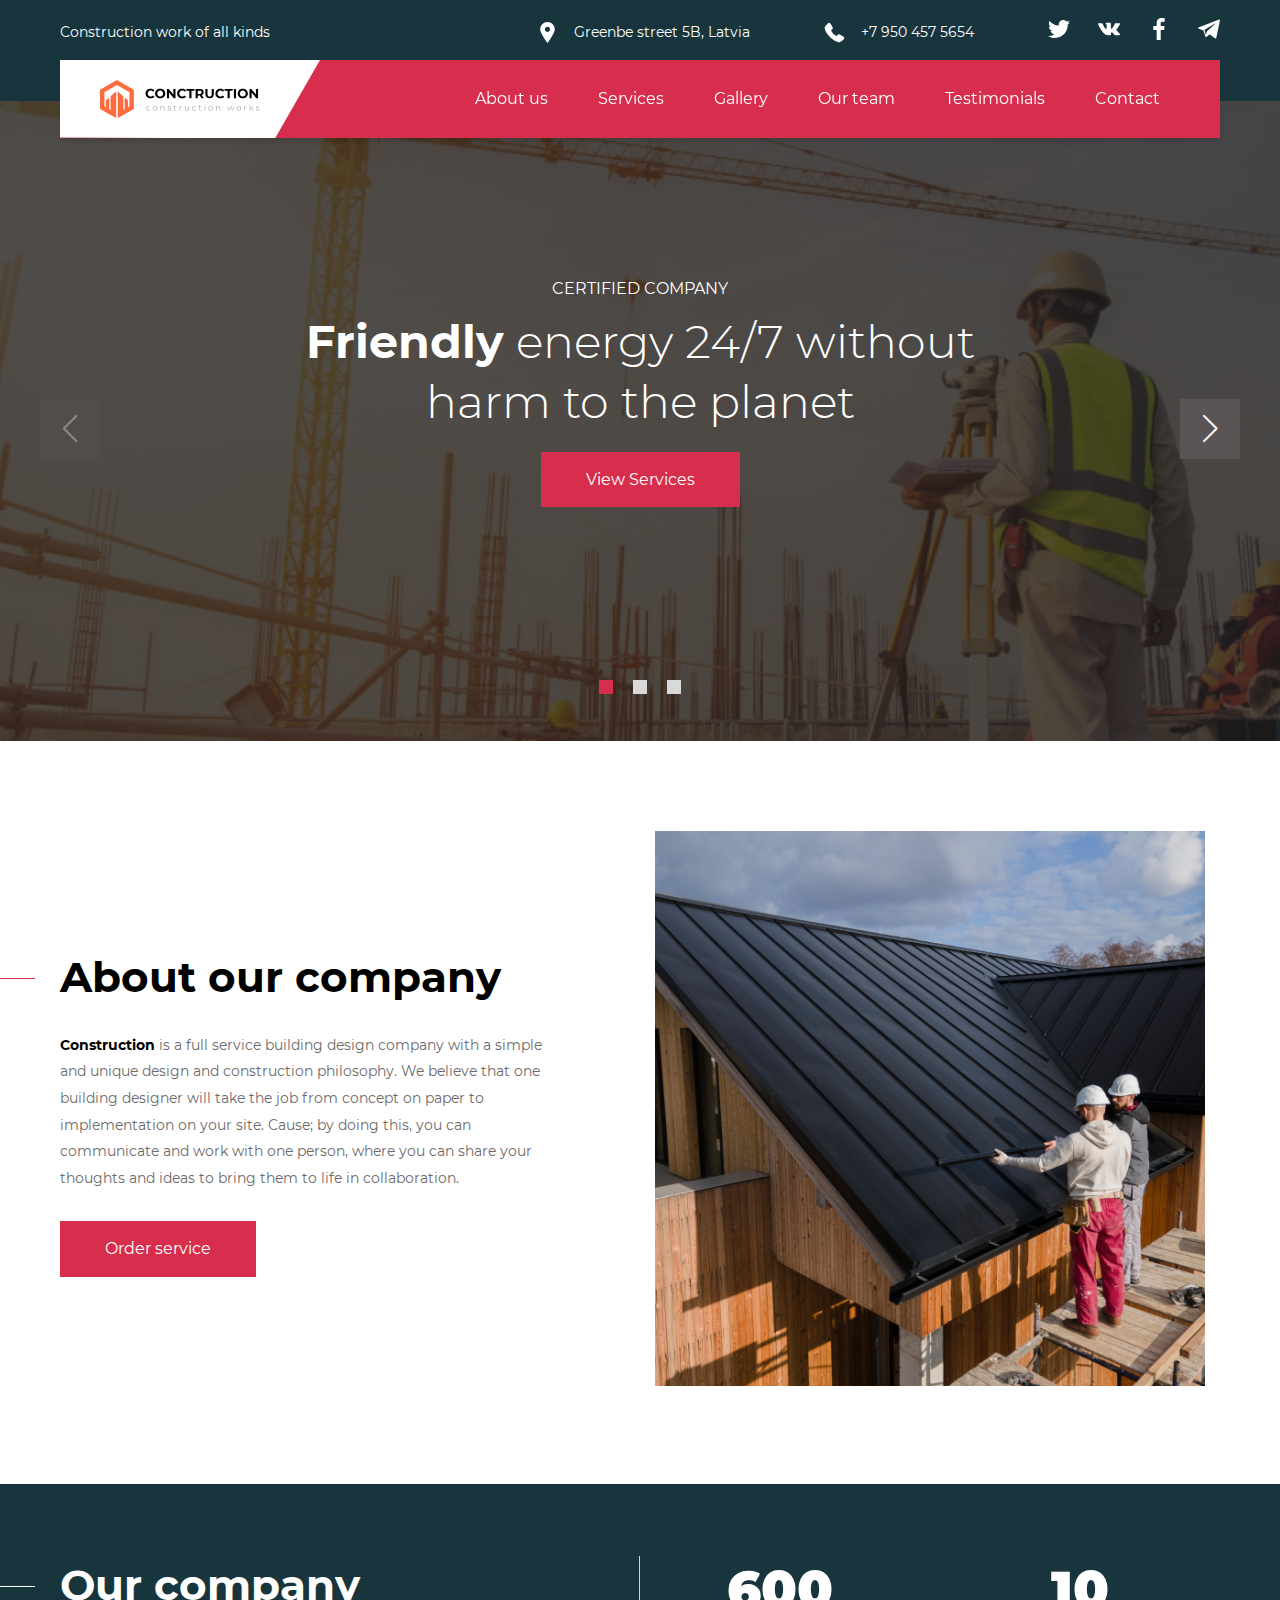
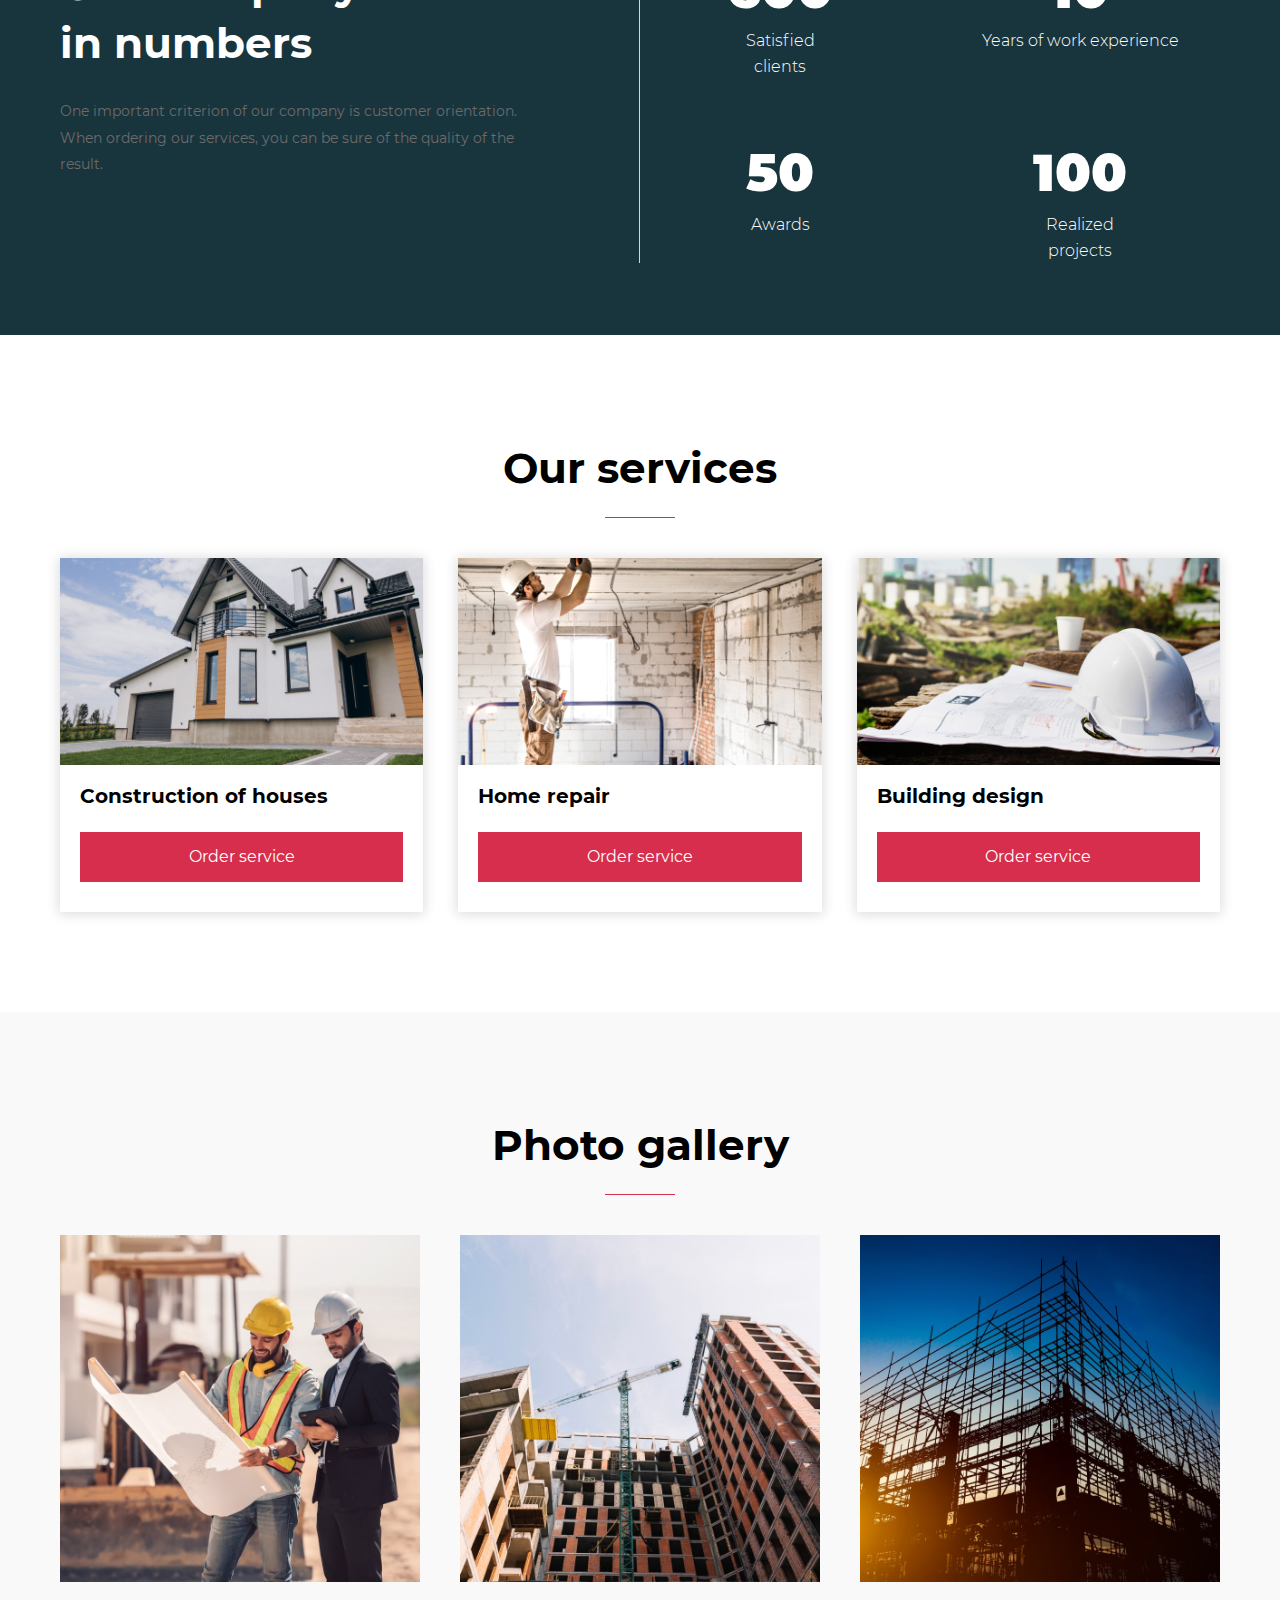
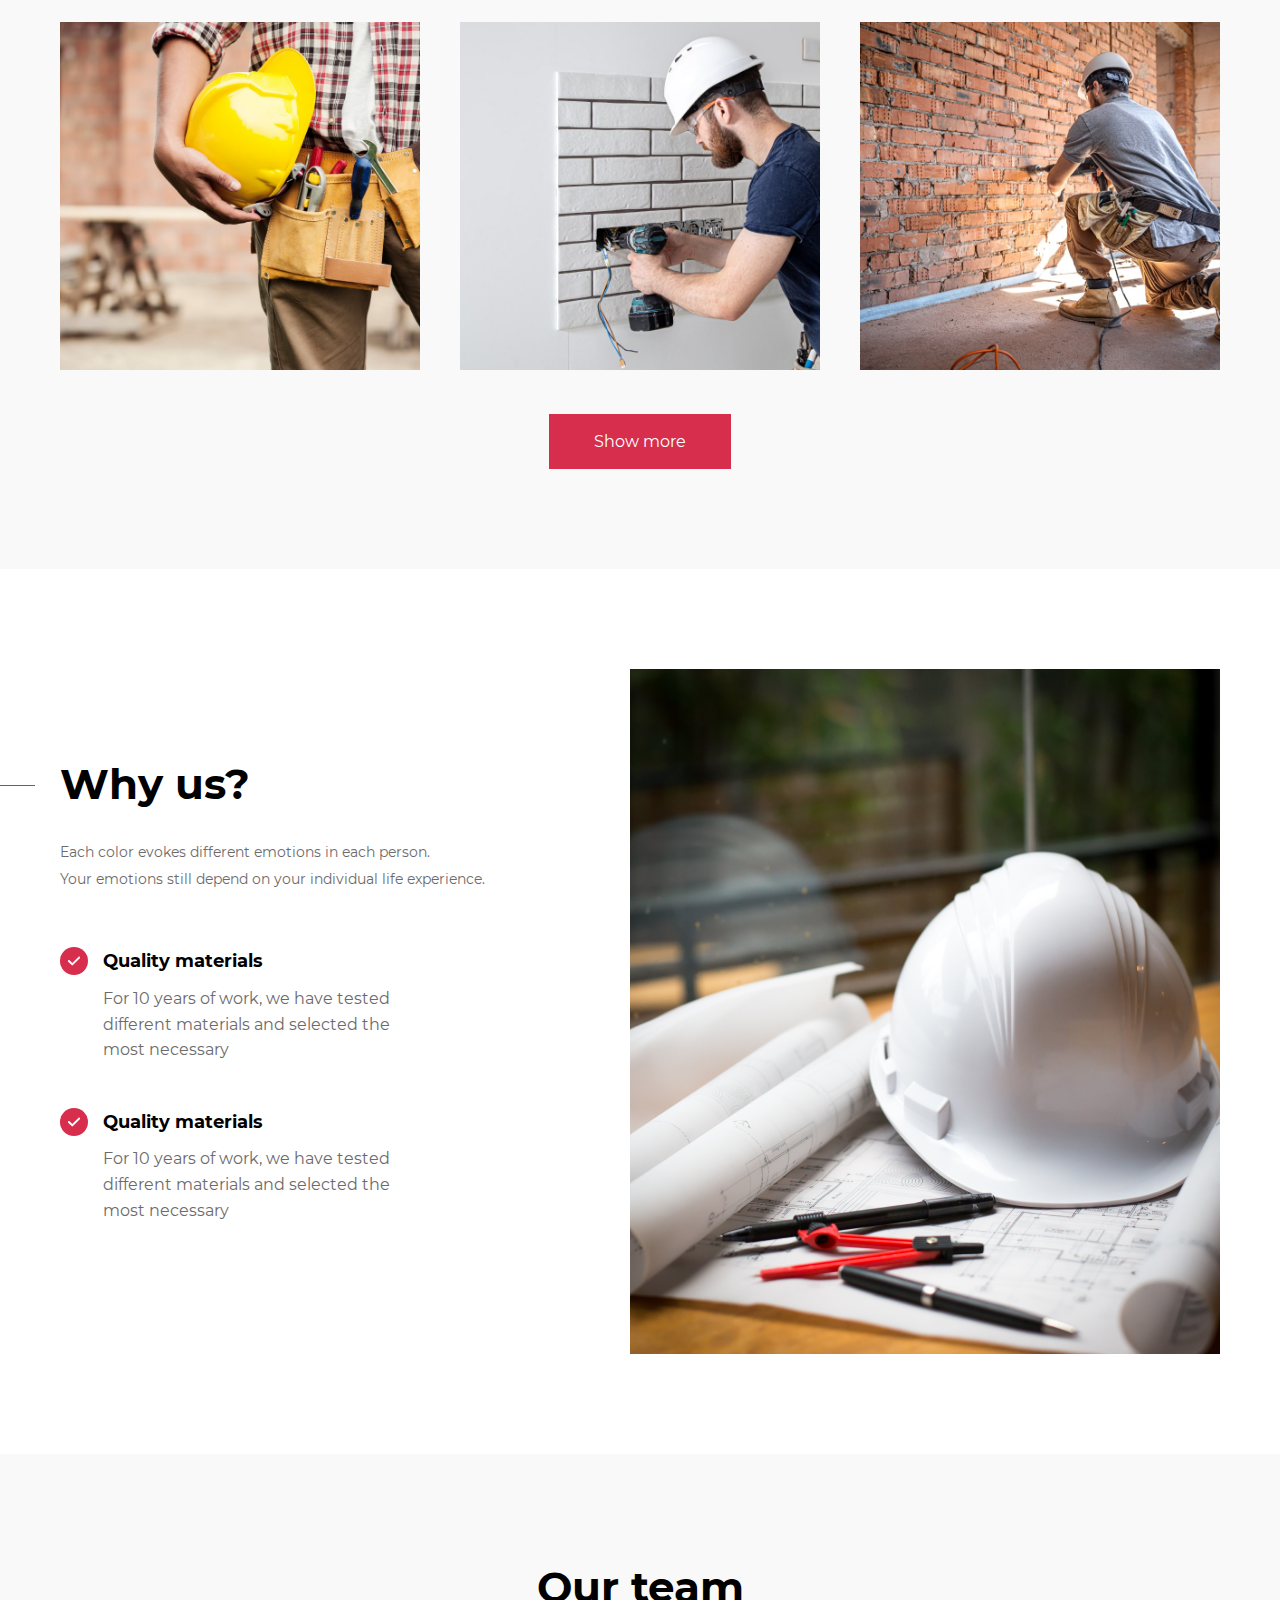
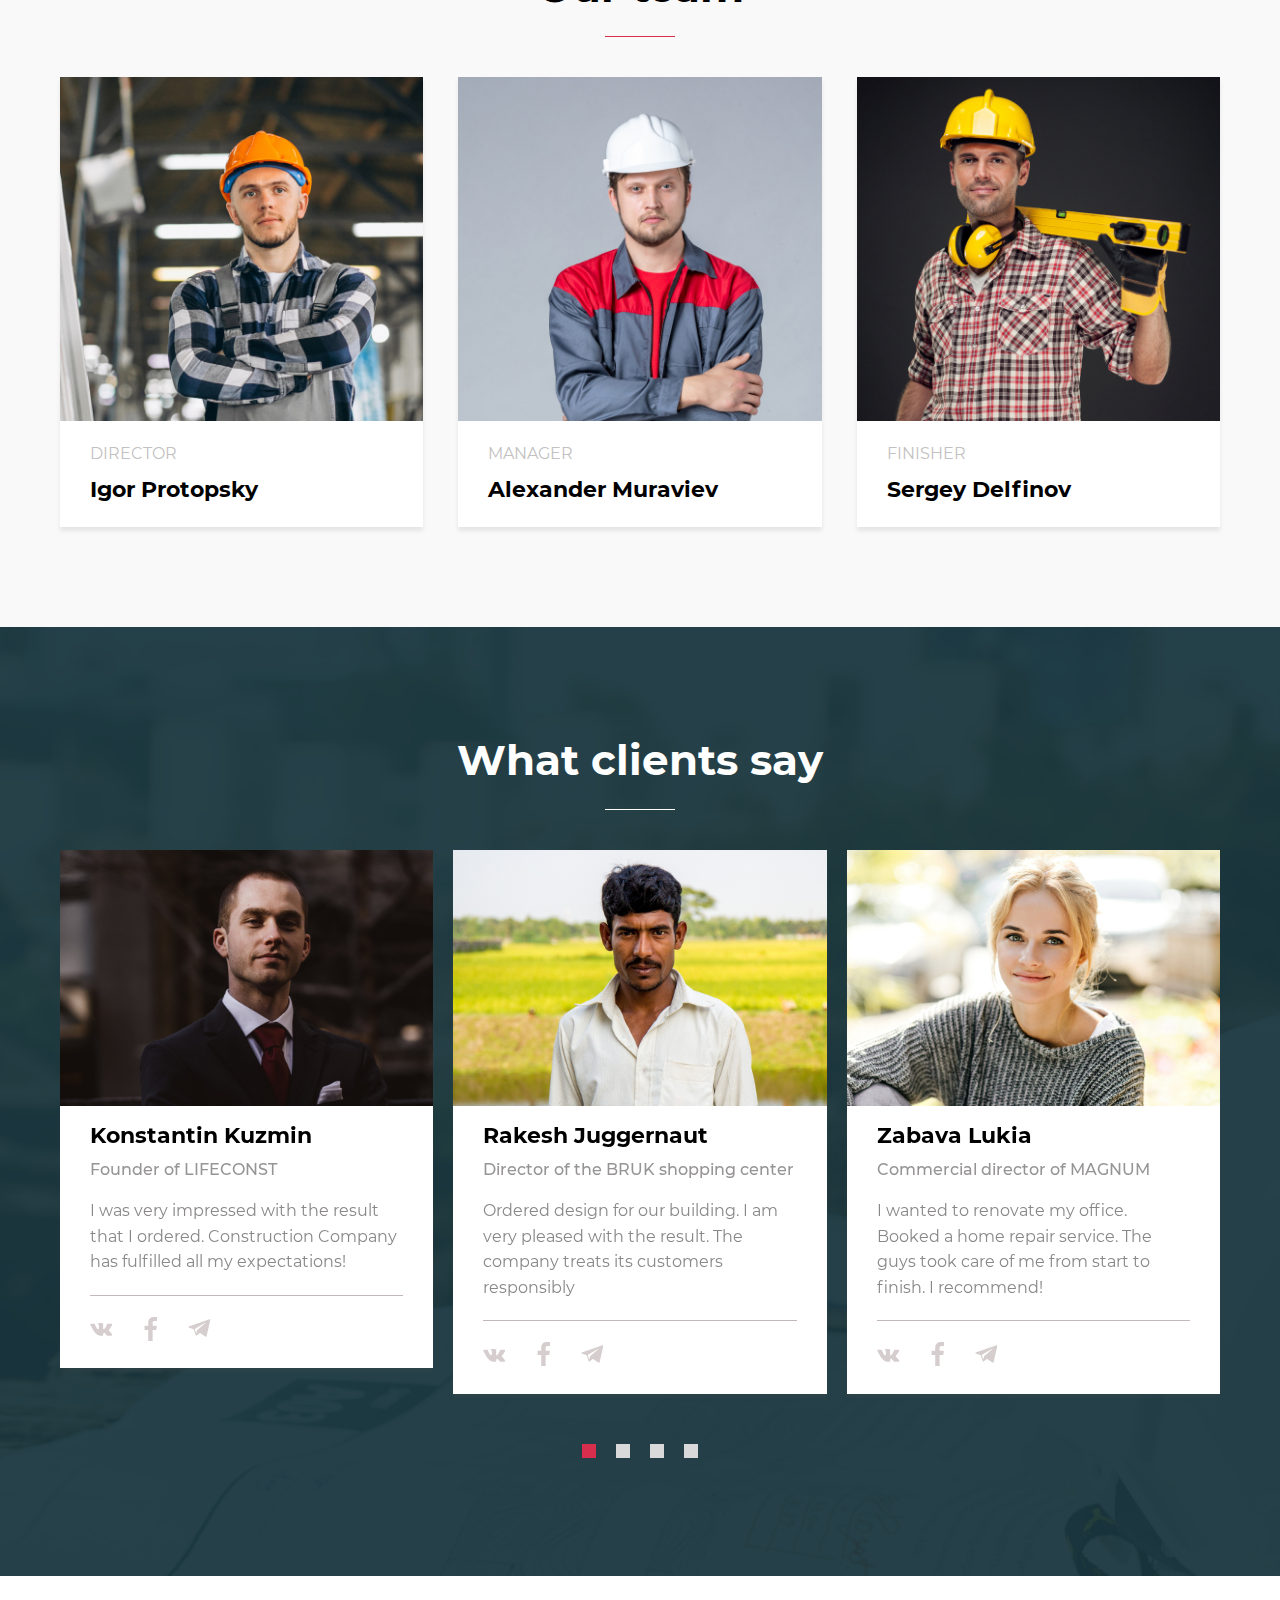
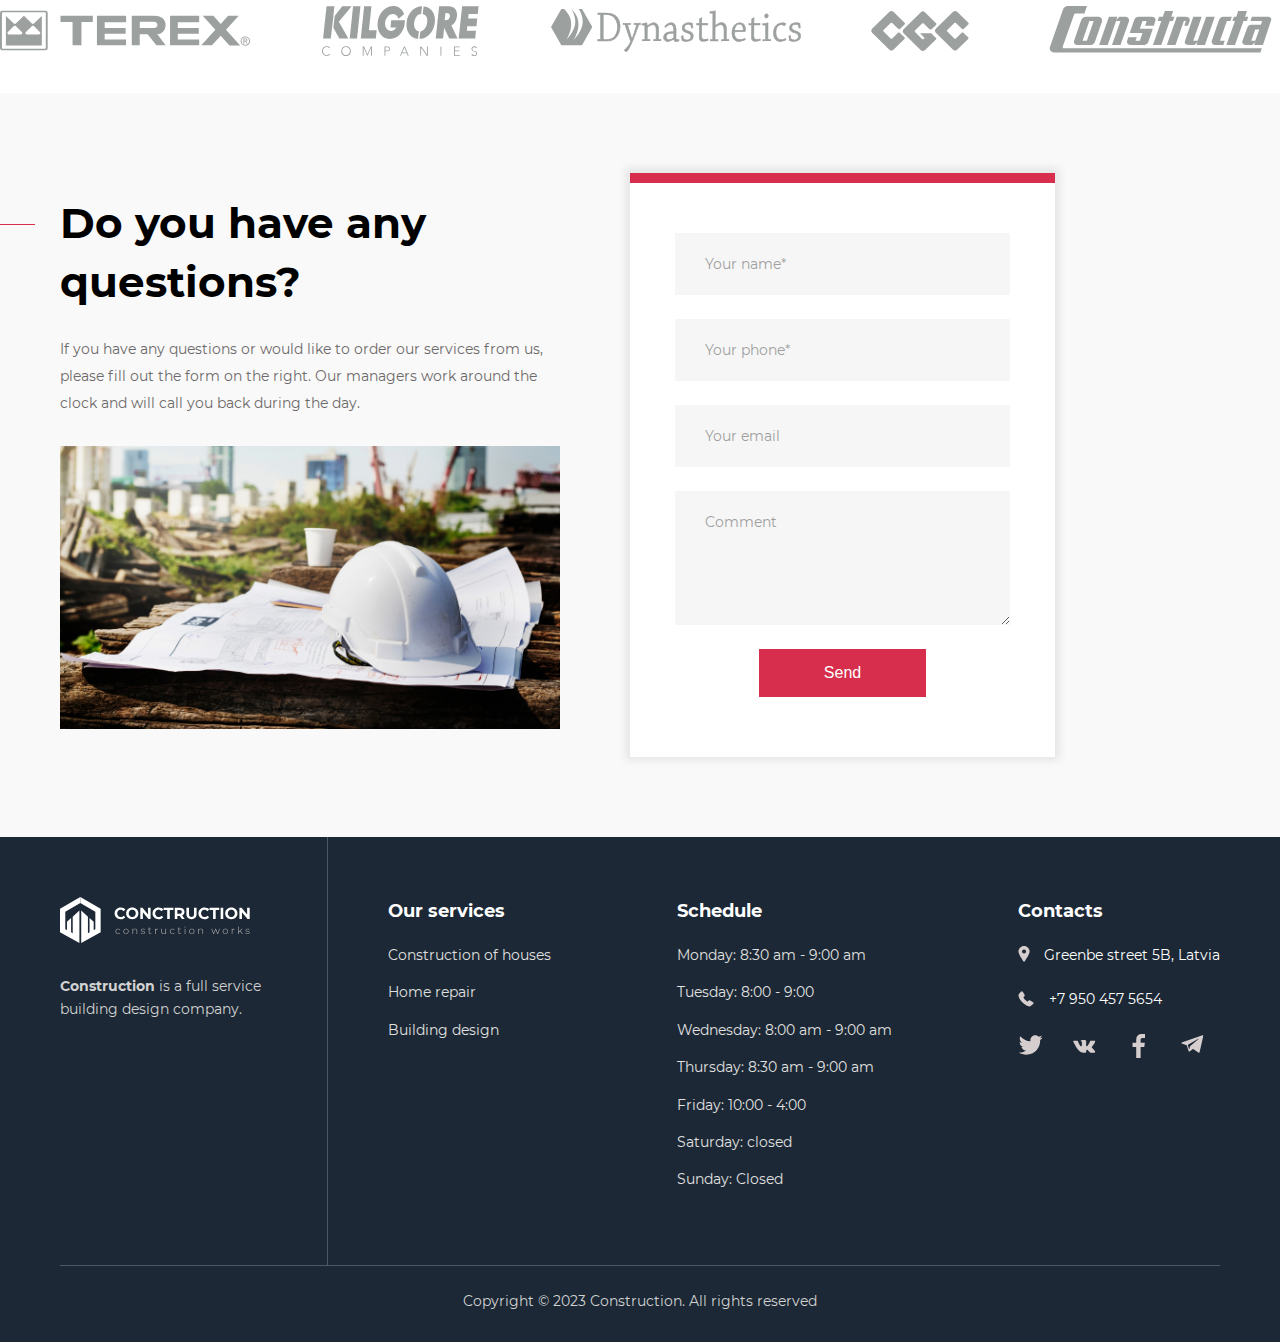
==== commit 54a5f6fb: "update en version" ====
--- a/index.html
+++ b/index.html
@@ -26,11 +26,11 @@
 		</div>
 
 		<div class="modal-form-body">
-			<div class="modal-form-title">Заказать звонок</div>
+			<div class="modal-form-title">Request a call</div>
 			<form>
-				<input type="text" placeholder="Ваше имя*" required>
-				<input type="text" placeholder="Ваше телефон*" required>
-				<button class="form-button">Отправить</button>
+				<input type="text" placeholder="Your name*" required>
+				<input type="text" placeholder="Your phone*" required>
+				<button class="form-button">Send</button>
 			</form>
 		</div>
 
@@ -55,11 +55,11 @@
 					</div>
 					<!-- Header top mobile END -->
 
-					<div class="header-desc">Строительные работы всех видов</div>
+					<div class="header-desc">Construction work of all kinds</div>
 					<div class="header-right">
 						<div class="header-info">
 							<img src="images/location.svg" alt="ул. Гагарина 5Б г. Сочи">
-							<span>ул. Гагарина 5Б г. Сочи</span>
+							<span>Greenbe street 5B, Latvia</span>
 						</div>
 						<a href="tel:+7 950 457 5654" class="header-info">
 							<img src="images/phone.svg" alt="+7 950 457 5654">
@@ -96,12 +96,12 @@
 
 					<nav class="header-nav">
 						<ul>
-							<li><a href="#">Главная</a></li>
-							<li><a href="#">О нас</a></li>
-							<li><a href="#">Услуги</a></li>
-							<li><a href="#">Галерея</a></li>
-							<li><a href="#">Отзывы</a></li>
-							<li><a href="#">Контакты</a></li>
+							<li><a class="anchor-link" href="#s-about">About us</a></li>
+							<li><a class="anchor-link" href="#s-services">Services</a></li>
+							<li><a class="anchor-link" href="#s-gallery">Gallery</a></li>
+							<li><a class="anchor-link" href="#s-team">Our team</a></li>
+							<li><a class="anchor-link" href="#s-testimonials">Testimonials</a></li>
+							<li><a class="anchor-link" href="#s-contact">Contact</a></li>
 						</ul>
 					</nav>
 				</div>
@@ -113,18 +113,18 @@
 		<div class="header-mobile-wrap">
 			<nav class="header-mobile-nav">
 				<ul>
-					<li><a href="#">Главная</a></li>
-					<li><a href="#">О нас</a></li>
-					<li><a href="#">Услуги</a></li>
-					<li><a href="#">Галерея</a></li>
-					<li><a href="#">Отзывы</a></li>
-					<li><a href="#">Контакты</a></li>
+					<li><a class="anchor-link" href="#s-about">About us</a></li>
+					<li><a class="anchor-link" href="#s-services">Services</a></li>
+					<li><a class="anchor-link" href="#s-gallery">Gallery</a></li>
+					<li><a class="anchor-link" href="#s-team">Our team</a></li>
+					<li><a class="anchor-link" href="#s-testimonials">Testimonials</a></li>
+					<li><a class="anchor-link" href="#s-contact">Contact</a></li>
 				</ul>
 			</nav>
 
 			<div class="header-mobile-info">
 				<img src="images/location.svg" alt="ул. Гагарина 5Б г. Сочи">
-				<span>ул. Гагарина 5Б г. Сочи</span>
+				<span>Greenbe street 5B, Latvia</span>
 			</div>
 			<a href="tel:+7 950 457 5654" class="header-mobile-info">
 				<img src="images/phone.svg" alt="+7 950 457 5654">
@@ -158,46 +158,48 @@
 			<div class="swiper-wrapper">
 				<div class="swiper-slide" style="background-image: url(images/banner-bg-1.jpg)">
 					<div class="banner-content">
-						<div class="banner-subtitle">Сертифицированная компания</div>
-						<h2 class="banner-title"><strong>Дружественная</strong> <br> энергия 24/7 без вреда для планеты</h2>
-						<a href="#" class="banner-btn def-btn">Смотреть услуги</a>
+						<div class="banner-subtitle">Certified company</div>
+						<h2 class="banner-title"><strong>Friendly</strong> energy 24/7 without harm to the planet</h2>
+						<a href="#s-services" class="banner-btn def-btn anchor-link">View Services</a>
 					</div>
 				</div>
 				<div class="swiper-slide" style="background-image: url(images/banner-bg-2.jpg)">
 					<div class="banner-content">
-						<div class="banner-subtitle">Сертифицированная компания</div>
-						<h2 class="banner-title"><strong>Проектирование зданий</strong> Только качественные материалы</h2>
-						<a href="#" class="banner-btn def-btn">Смотреть услуги</a>
+						<div class="banner-subtitle">Certified company</div>
+						<h2 class="banner-title"><strong>Building design</strong> Only high-quality materials</h2>
+						<a href="#s-services" class="banner-btn def-btn anchor-link">View Services</a>
 					</div>
 				</div>
 				<div class="swiper-slide" style="background-image: url(images/banner-bg-3.jpg)">
 					<div class="banner-content">
-						<div class="banner-subtitle">Сертифицированная компания</div>
-						<h2 class="banner-title"><strong>Строительство домов</strong> Построим качественный дом за короткий срок</h2>
-						<a href="#" class="banner-btn def-btn">Смотреть услуги</a>
+						<div class="banner-subtitle">Certified company</div>
+						<h2 class="banner-title"><strong>Construction of houses</strong> We will build a quality house in a short time</h2>
+						<a href="#s-services" class="banner-btn def-btn anchor-link">View Services</a>
 					</div>
 				</div>
 			</div>
 
 			<div class="swiper-pagination"></div>
 			
-			<div class="swiper-button-prev"></div>
-			<div class="swiper-button-next"></div>
+			<div class="container">
+				<div class="swiper-button-prev"></div>
+				<div class="swiper-button-next"></div>
+			</div>
 		
 		</div>
 
 	</section>
 
-	<section class="s-about">
+	<section class="s-about" id="s-about">
 		<div class="container">
 
 			<div class="about-row">
 				<div class="about-left">
-					<h2 class="def-title">О нашей компании</h2>
+					<h2 class="def-title">About our company</h2>
 					<div class="def-desc">
-						<strong>Construction</strong> — это компания, предлагающая полный комплекс услуг по строительному дизайну и придерживающаяся простой и уникальной философии проектирования и строительства. Мы верим в то, что один строительный дизайнер будет выполнять работу от концепции на бумаге до реализации на вашей территории. Причина; делая это, вы можете общаться и работать с одним человеком, где вы можете поделиться своими мыслями и идеями, чтобы воплотить их в жизнь в сотрудничестве.
-					</div>
-					<a href="#" class="def-btn">Заказать услугу</a>
+						<strong>Construction</strong> is a full service building design company with a simple and unique design and construction philosophy. We believe that one building designer will take the job from concept on paper to implementation on your site. Cause; by doing this, you can communicate and work with one person, where you can share your thoughts and ideas to bring them to life in collaboration.
+					</div>
+					<a href="#s-services" class="def-btn anchor-link">Order service</a>
 				</div>
 	
 				<div class="about-right">
@@ -214,9 +216,9 @@
 			<div class="numbers-row">
 
 				<div class="numbers-left">
-					<h2 class="def-title color-white">Наша компания <br> в цифрах</h2>
+					<h2 class="def-title color-white">Our company <br> in numbers</h2>
 					<div class="def-desc">
-						Одним важным критерием нашей компании является клиентоориентированность. Заказывая наши услуги Вы можете быть уверены в качестве результата.
+						One important criterion of our company is customer orientation. When ordering our services, you can be sure of the quality of the result.
 					</div>
 				</div>
 
@@ -224,48 +226,48 @@
 					<div class="numbers-item">
 						<div class="numbers-num">600</div>
 						<div class="numbers-desc">
-							Довольных <br>
-							клиентов
+							Satisfied <br>
+							clients
 						</div>
 					</div>
 					<div class="numbers-item">
 						<div class="numbers-num">10</div>
 						<div class="numbers-desc">
-							Лет опыта работы
+							Years of work experience
 						</div>
 					</div>
 					<div class="numbers-item">
 						<div class="numbers-num">50</div>
 						<div class="numbers-desc">
-							Наград
+							Awards
 						</div>
 					</div>
 					<div class="numbers-item">
 						<div class="numbers-num">100</div>
 						<div class="numbers-desc">
-							Реализованных <br>
-							проектов
-						</div>
-					</div>
-				</div>
-
-			</div>
-		</div>
-	</section>
-
-	<section class="s-services">
-		<div class="container">
-			<h2 class="center-title">Наши услуги</h2>
+							Realized <br>
+							projects
+						</div>
+					</div>
+				</div>
+
+			</div>
+		</div>
+	</section>
+
+	<section class="s-services" id="s-services">
+		<div class="container">
+			<h2 class="center-title">Our services</h2>
 
 			<div class="services-row">
 
 				<div class="services-item">
 					<div class="services-thumb">
-						<img src="images/service-1.jpg" alt="Строительство домов">
+						<img src="images/service-1.jpg" alt="Construction of houses">
 					</div>
 					<div class="services-body">
-						<h4 class="services-title">Строительство домов</h4>
-						<a href="#modal-form" data-effect="mfp-zoom-in" class="def-btn services-btn">Заказать услугу</a>
+						<h4 class="services-title">Construction of houses</h4>
+						<a href="#modal-form" data-effect="mfp-zoom-in" class="def-btn services-btn">Order service</a>
 					</div>
 				</div>
 
@@ -274,29 +276,28 @@
 						<img src="images/service-2.jpg" alt="Ремонт по дому">
 					</div>
 					<div class="services-body">
-						<h4 class="services-title">Ремонт по дому</h4>
-						<a href="#modal-form" data-effect="mfp-zoom-in" class="def-btn services-btn">Заказать услугу</a>
+						<h4 class="services-title">Home repair</h4>
+						<a href="#modal-form" data-effect="mfp-zoom-in" class="def-btn services-btn">Order service</a>
 					</div>
 				</div>
 
 				<div class="services-item">
 					<div class="services-thumb">
-						<img src="images/service-3.jpg" alt="Проектирование зданий">
+						<img src="images/service-3.jpg" alt="Building design">
 					</div>
 					<div class="services-body">
-						<h4 class="services-title">Проектирование зданий</h4>
-						<a href="#modal-form" data-effect="mfp-zoom-in" class="def-btn services-btn">Заказать услугу</a>
-					</div>
-				</div>
-
-			</div>
-		</div>
-	</section>
-
-
-	<section class="s-gallery">
-		<div class="container">
-			<div class="center-title">Фотогалерея</div>
+						<h4 class="services-title">Building design</h4>
+						<a href="#modal-form" data-effect="mfp-zoom-in" class="def-btn services-btn">Order service</a>
+					</div>
+				</div>
+
+			</div>
+		</div>
+	</section>
+
+	<section class="s-gallery" id="s-gallery">
+		<div class="container">
+			<div class="center-title">Photo gallery</div>
 
 			<div class="gallery-wrap">
 				<a href="images/gallery-1.jpg" class="gallery-item" data-effect="mfp-zoom-in">
@@ -351,20 +352,20 @@
 			</div>
 
 			<div class="gallery-btn">
-				<a href="#" class="def-btn">Показать еще</a>
+				<a href="#" class="def-btn">Show more</a>
 			</div>
 			
 		</div>
 	</section>
 
-	<section class="s-why">
+	<section class="s-why" id="s-why">
 		<div class="container">
 			<div class="why-row">
 
 				<div class="why-left">
-					<h2 class="def-title">Почему мы?</h2>
+					<h2 class="def-title">Why us?</h2>
 					<div class="def-desc">
-						Каждый цвет вызывает разные эмоции у каждого человека. <br> Ваши эмоции по-прежнему зависят от вашего индивидуального жизненного опыта.
+						Each color evokes different emotions in each person. <br> Your emotions still depend on your individual life experience.
 					</div>
 	
 					<div class="why-features">
@@ -375,9 +376,9 @@
 							</div>
 	
 							<div class="why-features-right">
-								<div class="why-features-title">Качественные материалы</div>
+								<div class="why-features-title">Quality materials</div>
 								<div class="why-features-desc">
-									За 10 лет работы мы опробовали разные материалы и подобрали самые нужные
+									For 10 years of work, we have tested different materials and selected the most necessary
 								</div>
 							</div>
 						</div>
@@ -388,9 +389,9 @@
 							</div>
 	
 							<div class="why-features-right">
-								<div class="why-features-title">Качественные материалы</div>
+								<div class="why-features-title">Quality materials</div>
 								<div class="why-features-desc">
-									За 10 лет работы мы опробовали разные материалы и подобрали самые нужные
+									For 10 years of work, we have tested different materials and selected the most necessary
 								</div>
 							</div>
 						</div>
@@ -407,50 +408,50 @@
 	</section>
 
 
-	<section class="s-team">
-		<div class="container">
-			<h2 class="center-title">Наша команда</h2>
+	<section class="s-team" id="s-team">
+		<div class="container">
+			<h2 class="center-title">Our team</h2>
 
 			<div class="team-row">
 
 				<div class="team-item">
 					<div class="team-thumb">
-						<img src="images/team-1.jpg" alt="Игорь Протопский">
+						<img src="images/team-1.jpg" alt="Igor Protopsky">
 					</div>
 					<div class="team-body">
-						<div class="team-profi">Директор</div>
-						<div class="team-name">Игорь Протопский</div>
+						<div class="team-profi">Director</div>
+						<div class="team-name">Igor Protopsky</div>
 					</div>
 				</div>
 
 				<div class="team-item">
 					<div class="team-thumb">
-						<img src="images/team-2.jpg" alt="Александр Муравьев">
+						<img src="images/team-2.jpg" alt="Alexander Muraviev">
 					</div>
 					<div class="team-body">
-						<div class="team-profi">Менеджер</div>
-						<div class="team-name">Александр Муравьев</div>
+						<div class="team-profi">Manager</div>
+						<div class="team-name">Alexander Muraviev</div>
 					</div>
 				</div>
 
 				<div class="team-item">
 					<div class="team-thumb">
-						<img src="images/team-3.jpg" alt="Сергей Дельфинов">
+						<img src="images/team-3.jpg" alt="Sergey Delfinov">
 					</div>
 					<div class="team-body">
-						<div class="team-profi">Отделочник</div>
-						<div class="team-name">Сергей Дельфинов</div>
-					</div>
-				</div>
-
-			</div>
-
-		</div>
-	</section>
-
-	<section class="s-reviews" style="background-image: url('images/reviews-bg.png');">
-		<div class="container">
-			<h2 class="center-title color-white">Что говорят клиенты</h2>
+						<div class="team-profi">Finisher</div>
+						<div class="team-name">Sergey Delfinov</div>
+					</div>
+				</div>
+
+			</div>
+
+		</div>
+	</section>
+
+	<section class="s-reviews" id="s-testimonials" style="background-image: url('images/reviews-bg.png');">
+		<div class="container">
+			<h2 class="center-title color-white">What clients say</h2>
 			
 			<div class="swiper reviews-swiper">
 				
@@ -459,14 +460,14 @@
 					<div class="swiper-slide">
 						<div class="reviews-item">
 							<div class="reviews-thumb">
-								<img src="images/client-1.jpg" alt="Константин Кузьмин">
+								<img src="images/client-1.jpg" alt="Konstantin Kuzmin">
 							</div>
 
 							<div class="reviews-body">
-								<div class="reviews-name">Константин Кузьмин</div>
-								<div class="reviews-profi">Основатель компании LIFECONST</div>
+								<div class="reviews-name">Konstantin Kuzmin</div>
+								<div class="reviews-profi">Founder of LIFECONST</div>
 								<div class="reviews-comment">
-									Я был очень впечатлен результатом которую заказывал. Компания Construction реализовала все мои ожидания!
+									I was very impressed with the result that I ordered. Construction Company has fulfilled all my expectations!
 								</div>
 								<div class="reviews-social">
 									<a href="#"><img src="images/social-vk-gray.svg" alt="Вконтакте"></a>
@@ -480,14 +481,14 @@
 					<div class="swiper-slide">
 						<div class="reviews-item">
 							<div class="reviews-thumb">
-								<img src="images/client-2.jpg" alt="Ракеш Джаггернаут">
+								<img src="images/client-2.jpg" alt="Rakesh Juggernaut">
 							</div>
 							
 							<div class="reviews-body">
-								<div class="reviews-name">Ракеш Джаггернаут</div>
-								<div class="reviews-profi">Директор торгового центра BRUK</div>
+								<div class="reviews-name">Rakesh Juggernaut</div>
+								<div class="reviews-profi">Director of the BRUK shopping center</div>
 								<div class="reviews-comment">
-									Заказывал проектирование для нашего здания. Результатом очень доволен. Компания ответственно относится к своим клиентам
+									Ordered design for our building. I am very pleased with the result. The company treats its customers responsibly
 								</div>
 								<div class="reviews-social">
 									<a href="#"><img src="images/social-vk-gray.svg" alt="Вконтакте"></a>
@@ -501,14 +502,14 @@
 					<div class="swiper-slide">
 						<div class="reviews-item">
 							<div class="reviews-thumb">
-								<img src="images/client-3.jpg" alt="Забава Лукия">
+								<img src="images/client-3.jpg" alt="Zabava Lukia">
 							</div>
 							
 							<div class="reviews-body">
-								<div class="reviews-name">Забава Лукия</div>
-								<div class="reviews-profi">Коммерческий директор MAGNUM</div>
+								<div class="reviews-name">Zabava Lukia</div>
+								<div class="reviews-profi">Commercial director of MAGNUM</div>
 								<div class="reviews-comment">
-									Хотела сделать ремонт для моего офиса. Заказала услугу ремонт по дому. Ребята сопровождали от начала и до конца. Рекомендую!
+									I wanted to renovate my office. Booked a home repair service. The guys took care of me from start to finish. I recommend!
 								</div>
 								<div class="reviews-social">
 									<a href="#"><img src="images/social-vk-gray.svg" alt="Вконтакте"></a>
@@ -522,14 +523,14 @@
 					<div class="swiper-slide">
 						<div class="reviews-item">
 							<div class="reviews-thumb">
-								<img src="images/client-4.jpg" alt="Кира Дорова">
+								<img src="images/client-4.jpg" alt="Kira Dorova">
 							</div>
 							
 							<div class="reviews-body">
-								<div class="reviews-name">Кира Дорова</div>
-								<div class="reviews-profi">Менеджер отдела AUDITSTROY</div>
+								<div class="reviews-name">Kira Dorova</div>
+								<div class="reviews-profi">AUDITSTROY department manager</div>
 								<div class="reviews-comment">
-									Компания Construction реализовала все мои ожидания. Я была очень впечатлена результатом которую заказывала. 
+									Construction has fulfilled all my expectations. I was very impressed with the result that I ordered.
 								</div>
 								<div class="reviews-social">
 									<a href="#"><img src="images/social-vk-gray.svg" alt="Вконтакте"></a>
@@ -543,14 +544,14 @@
 					<div class="swiper-slide">
 						<div class="reviews-item">
 							<div class="reviews-thumb">
-								<img src="images/client-5.jpg" alt="Алекс Паковский">
+								<img src="images/client-5.jpg" alt="Alex Pakovsky">
 							</div>
 							
 							<div class="reviews-body">
-								<div class="reviews-name">Алекс Паковский</div>
-								<div class="reviews-profi">Основатель компании INVESTBASK</div>
+								<div class="reviews-name">Alex Pakovsky</div>
+								<div class="reviews-profi">Founder of INVESTBASK company</div>
 								<div class="reviews-comment">
-									Я заказывал ремонт для моего офиса у компании Construction. Все сделали классно. Рекомендую эту компанию.
+									I ordered a renovation for my office from Construction. Everyone did great. I recommend this company.
 								</div>
 								<div class="reviews-social">
 									<a href="#"><img src="images/social-vk-gray.svg" alt="Вконтакте"></a>
@@ -564,14 +565,14 @@
 					<div class="swiper-slide">
 						<div class="reviews-item">
 							<div class="reviews-thumb">
-								<img src="images/client-6.jpg" alt="Дина Цветова">
+								<img src="images/client-6.jpg" alt="Dina Cvetova">
 							</div>
 							
 							<div class="reviews-body">
-								<div class="reviews-name">Дина Цветова</div>
-								<div class="reviews-profi">Владелец магазина FLOWERSMARK</div>
+								<div class="reviews-name">Dina Cvetova</div>
+								<div class="reviews-profi">Store owner FLOWERSMARK</div>
 								<div class="reviews-comment">
-									В течении долгого времени искала решения для проекта которую хотела реализовать но компания Construction помогла мне с этим. Очень рекомендую!
+									For a long time I was looking for solutions for the project I wanted to implement, but Construction helped me with this. Highly recommend!
 								</div>
 								<div class="reviews-social">
 									<a href="#"><img src="images/social-vk-gray.svg" alt="Вконтакте"></a>
@@ -592,7 +593,7 @@
 	</section>
 
 
-	<section class="s-partners">
+	<section class="s-partners" id="s-partners">
 		<div class="partners-row">
 			<div class="partners-item"><img src="images/partner-1.svg"></div>
 			<div class="partners-item"><img src="images/partner-2.svg"></div>
@@ -607,27 +608,27 @@
 		</div>
 	</section>
 
-	<section class="s-form">
+	<section class="s-form" id="s-contact">
 		<div class="container">
 			<div class="form-row">
 
 				<div class="form-left">
-					<h2 class="def-title">Остались вопросы?</h2>
+					<h2 class="def-title">Do you have any questions?</h2>
 					<div class="def-desc">
-						Если у Вас остались вопросы или Вы хотите заказать у нас наши услуги то заполните форму справа. Наши менеджера работают круглосуточно и перезвонят Вам в течении дня.
+						If you have any questions or would like to order our services from us, please fill out the form on the right. Our managers work around the clock and will call you back during the day.
 					</div>
 					<div class="form-image">
-						<img src="images/form-bg.jpg" alt="Форма обратной связи">
+						<img src="images/form-bg.jpg" alt="Feedback form">
 					</div>
 				</div>
 
 				<div class="form-right">
 					<form>
-						<input type="text" placeholder="Ваше имя*" required>
-						<input type="text" placeholder="Ваше телефон*" required>
-						<input type="text" placeholder="Ваше email">
-						<textarea cols="30" rows="5" placeholder="Комментарий"></textarea>
-						<button class="def-btn form-button">Отправить</button>
+						<input type="text" placeholder="Your name*" required>
+						<input type="text" placeholder="Your phone*" required>
+						<input type="text" placeholder="Your email">
+						<textarea cols="30" rows="5" placeholder="Comment"></textarea>
+						<button class="def-btn form-button">Send</button>
 					</form>
 				</div>
 
@@ -644,45 +645,45 @@
 				<div class="footer-left">
 					<div class="footer-logo">
 						<a href="#">
-							<img src="images/logo-footer.svg" alt="Construction">
+							<img src="images/footer-logo.svg" alt="Construction">
 						</a>
 					</div>
 					<div class="footer-desc">
-						<strong>Construction</strong> — это компания, предлагающая полный комплекс услуг по строительному дизайну.
+						<strong>Construction</strong> is a full service building design company.
 					</div>
 				</div>
 
 				<div class="footer-right">
 					<nav class="footer-nav">
-						<h5 class="footer-title">Наши услуги</h5>
+						<h5 class="footer-title">Our services</h5>
 						<ul>
-							<li><a href="#">Строительство домов</a></li>
-							<li><a href="#">Ремонт по дому</a></li>
-							<li><a href="#">Проектиирование зданий</a></li>
+							<li><a href="#">Construction of houses</a></li>
+							<li><a href="#">Home repair</a></li>
+							<li><a href="#">Building design</a></li>
 						</ul>
 					</nav>
 
 					<div class="footer-nav">
-						<h5 class="footer-title">График работы</h5>
+						<h5 class="footer-title">Schedule</h5>
 						<ul>
-							<li>Понедельник: 8:30 - 9:00</li>
-							<li>Вторник: 8:00 - 9:00</li>
-							<li>Среда: 8:00 - 9:00</li>
-							<li>Четверг: 8:30 - 9:00</li>
-							<li>Пятница: 10:00 - 4:00</li>
-							<li>Суббота: выходной</li>
-							<li>Воскресенье: Закрыто</li>
+							<li>Monday: 8:30 am - 9:00 am</li>
+							<li>Tuesday: 8:00 - 9:00</li>
+							<li>Wednesday: 8:00 am - 9:00 am</li>
+							<li>Thursday: 8:30 am - 9:00 am</li>
+							<li>Friday: 10:00 - 4:00</li>
+							<li>Saturday: closed</li>
+							<li>Sunday: Closed</li>
 						</ul>
 					</div>
 
 					<div class="footer-nav">
-						<h5 class="footer-title">Контакты</h5>
+						<h5 class="footer-title">Contacts</h5>
 						<div class="footer-info-item">
-							<div class="footer-info-icon"><img src="images/location-gray.svg" alt="Локация"></div>
-							<div class="footer-info-text">ул. Гагарина 5Б г. Сочи</div>
+							<div class="footer-info-icon"><img src="images/location-gray.svg" alt="Location"></div>
+							<div class="footer-info-text">Greenbe street 5B, Latvia</div>
 						</div>
 						<a href="tel:+7 950 457 5654" class="footer-info-item">
-							<div class="footer-info-icon"><img src="images/phone-gray.svg" alt="Телефон"></div>
+							<div class="footer-info-icon"><img src="images/phone-gray.svg" alt="Phone"></div>
 							<div class="footer-info-text">+7 950 457 5654</div>
 						</a>
 
@@ -706,7 +707,7 @@
 			</div>
 			
 			<div class="footer-copyright">
-				<div class="copyright-text">Copyright © 2023 Construction. Все права защищены</div>
+				<div class="copyright-text">Copyright © 2023 Construction. All rights reserved</div>
 			</div>
 
 		</div>
--- a/css/style.css
+++ b/css/style.css
@@ -21,6 +21,10 @@
 	margin-bottom: 20px;
 }
 
+strong {
+	font-weight: 700;
+}
+
 a {
 	color: inherit;
 	text-decoration: none;
@@ -151,6 +155,9 @@
 	align-items: center;
 	clip-path: polygon(0px 0px, 100% 0%, 82.68% 101.20%, 0px 100%);
 }
+.header-logo a {
+	display: flex;
+}
 .header-logo img {
 	max-width: 160px;
 }
@@ -163,6 +170,21 @@
 	list-style-type: none;
 	padding: 0;
 	column-gap: 50px;
+}
+
+.header-bottom.is-fixed {
+	position: fixed;
+	top: 0;
+	transition: 0.35s ease;
+}
+.header-bottom.is-fixed .header-logo {
+	padding: 0 50px 5px 40px;
+}
+.header-bottom.is-fixed .header-nav {
+    padding: 0 60px;
+}
+.header-bottom.is-fixed .header-logo img {
+	max-width: 140px;
 }
 /* Header END */
 
@@ -175,6 +197,7 @@
 	background-position: center top;
 	background-size: cover;
 	background-repeat: no-repeat;
+	min-height: 640px;
 }
 .banner-swiper .swiper-slide::before {
 	content: '';
@@ -634,7 +657,7 @@
 }
 
 .gallery-wrap a::before {
-	content: 'Увеличить';
+	content: 'Zoom';
 	background-color: rgba(68, 62, 62, 0.72);
 	position: absolute;
 	width: 100%;
@@ -741,7 +764,7 @@
 	background-color: #fff;
 }
 .team-thumb img {
-	max-width: 100%;
+	width: 100%;
 	display: block;
 }
 .team-body {
@@ -1044,6 +1067,7 @@
 	/* Banner 992 START */
 	.banner-swiper .swiper-slide {
 		padding: 100px 20px 130px 20px;
+		min-height: 400px;
 	}
 	.swiper-button-next {
 		right: 20px;
@@ -1542,4 +1566,23 @@
 	/* Form 575 END */
 
 }
+
+@media screen and (max-width: 480px) {
+	.modal-form {
+		padding: 20px 30px 50px 30px;
+	}
+	.modal-form-title {
+		font-size: 28px;
+		margin-bottom: 25px;
+	}
+	.modal-form-title::after {
+		margin: 10px auto 0 auto;
+	}
+	.modal-form input {
+		font-size: 14px;
+	}
+	.modal-form .form-button {
+		font-size: 14px;
+	}
+}
 /* Responsive END */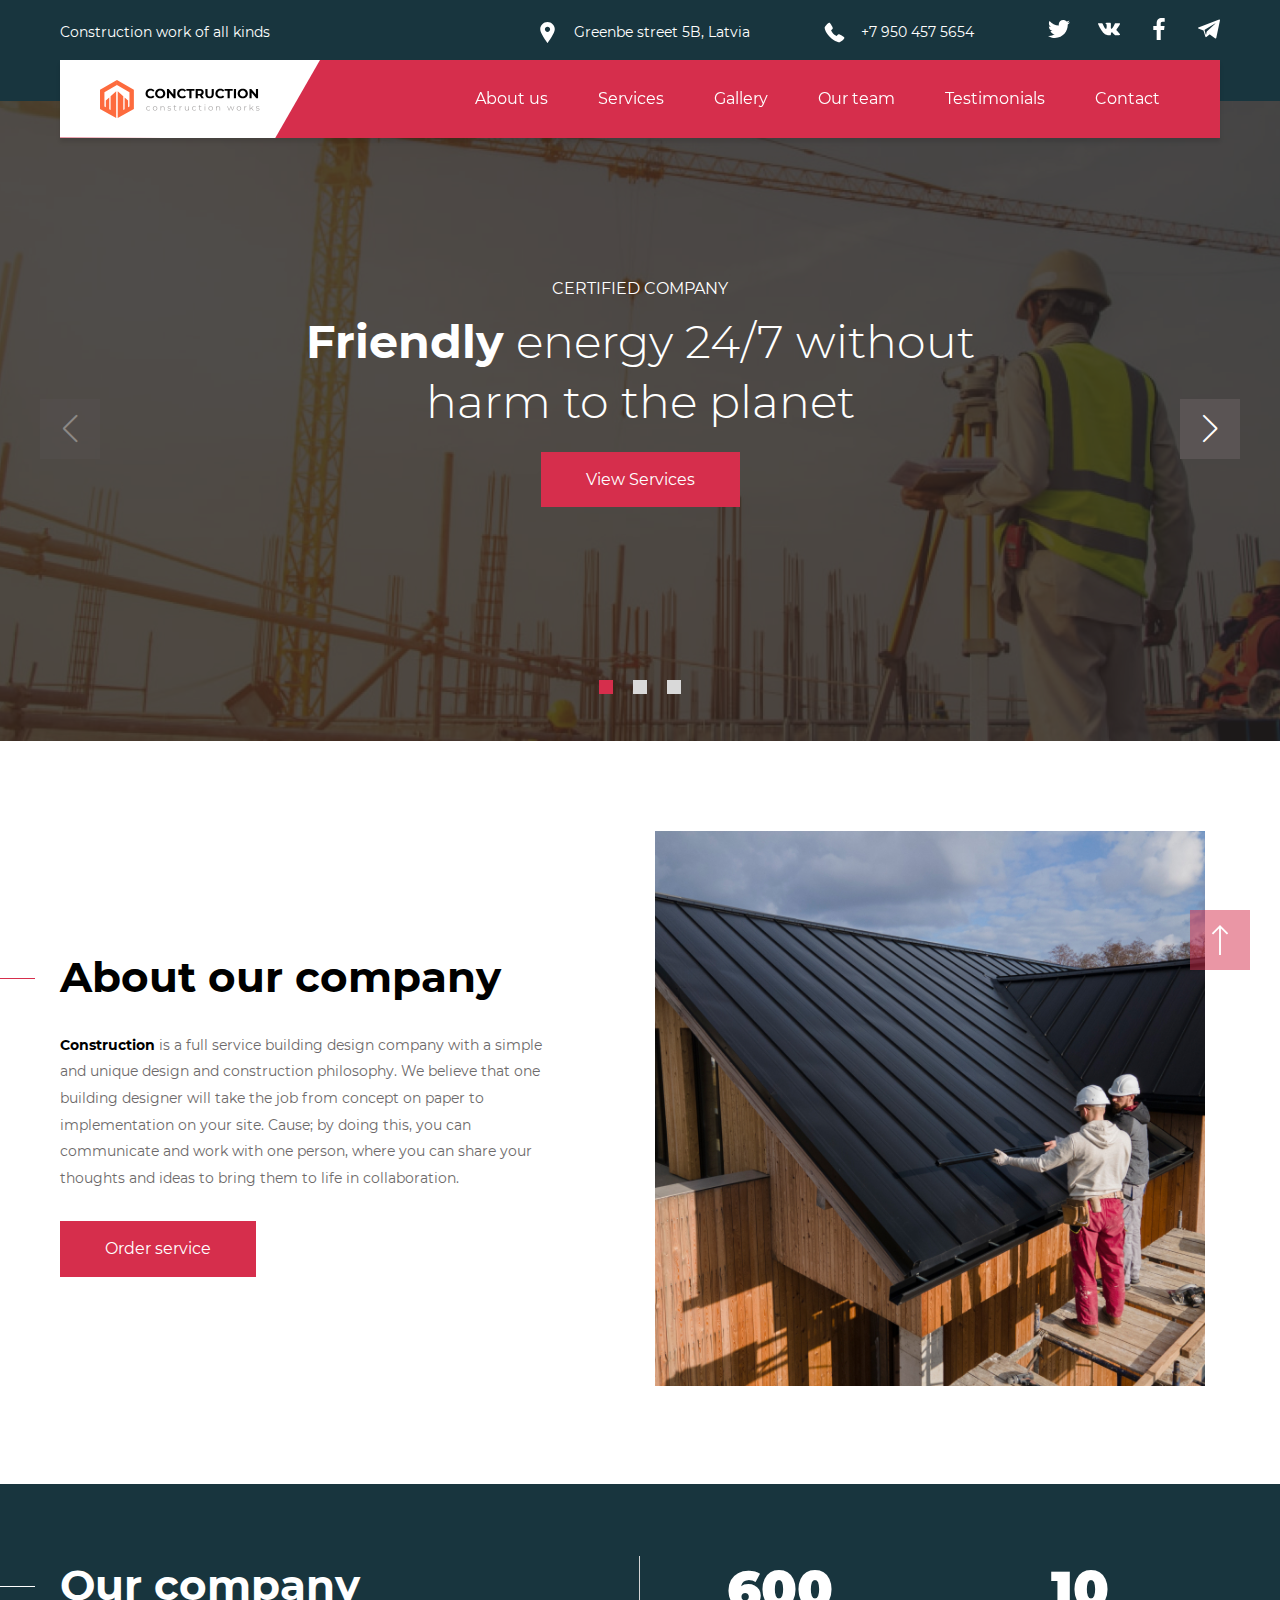
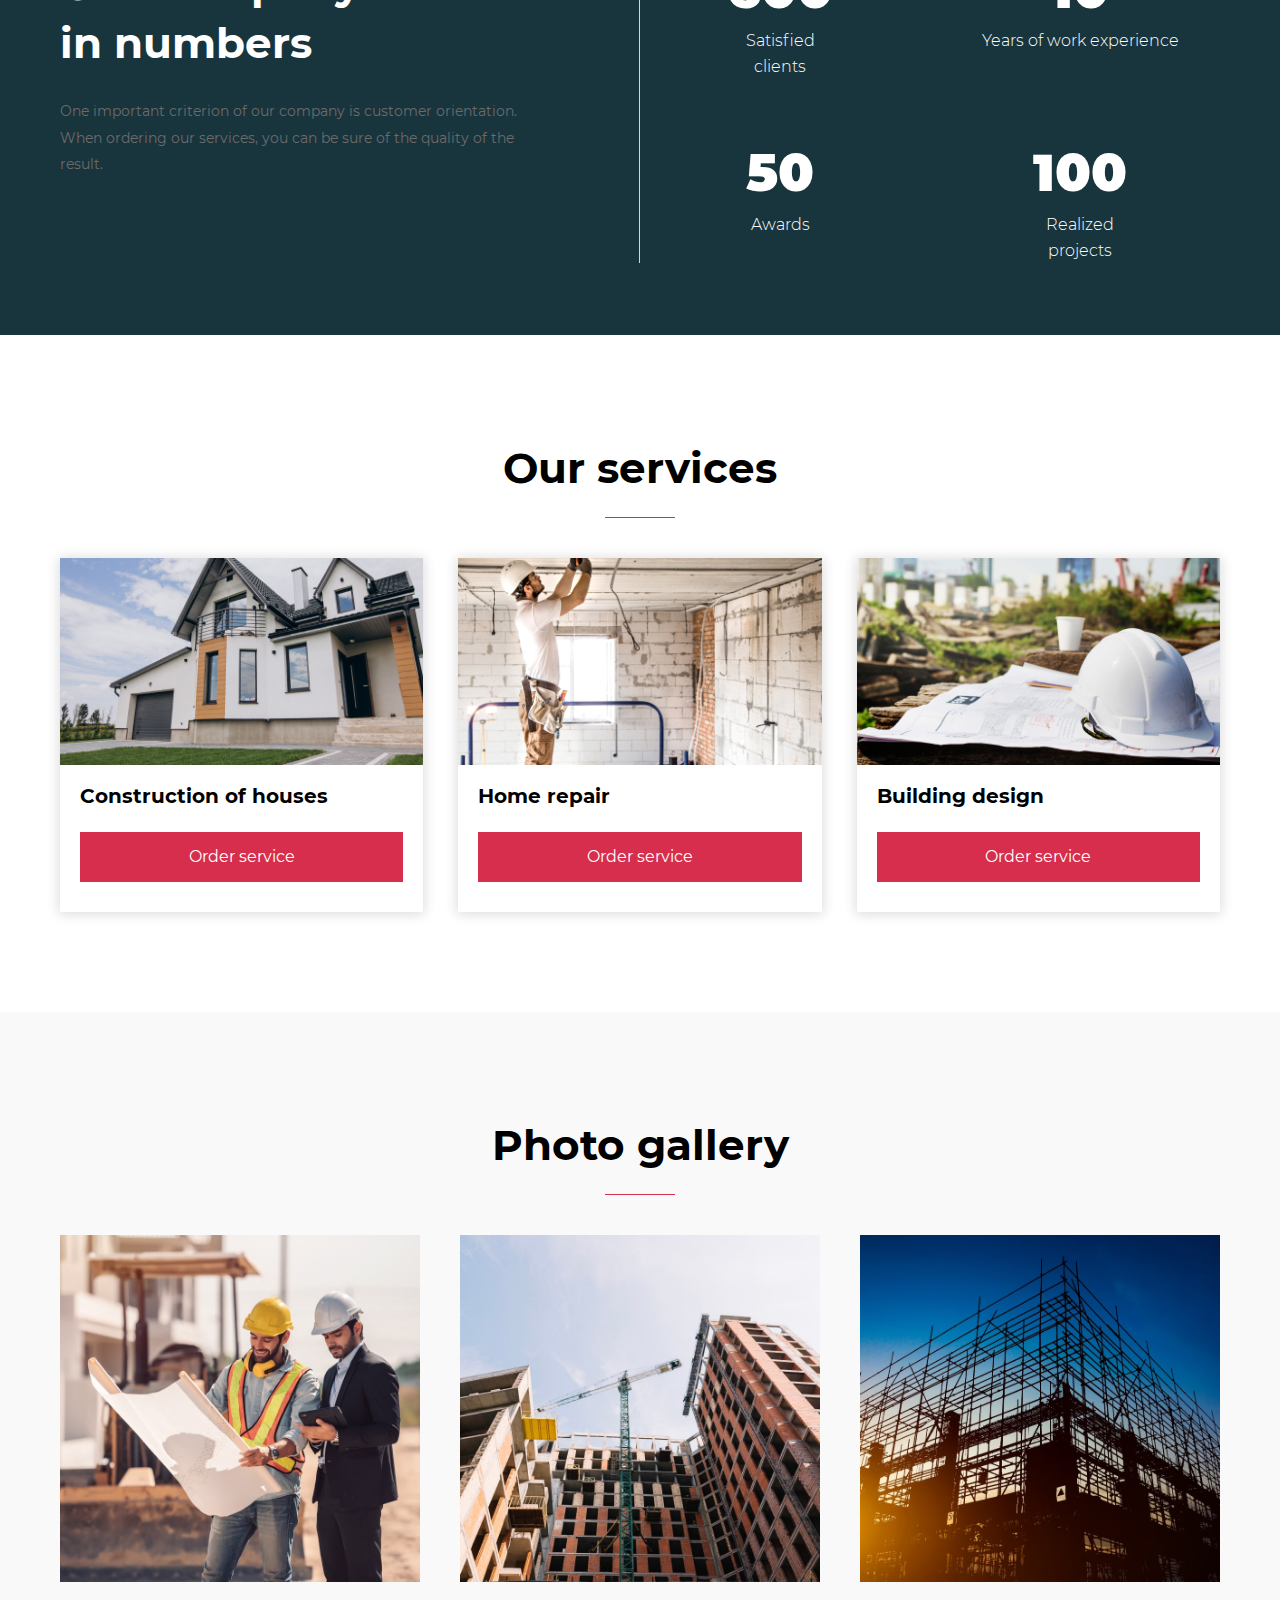
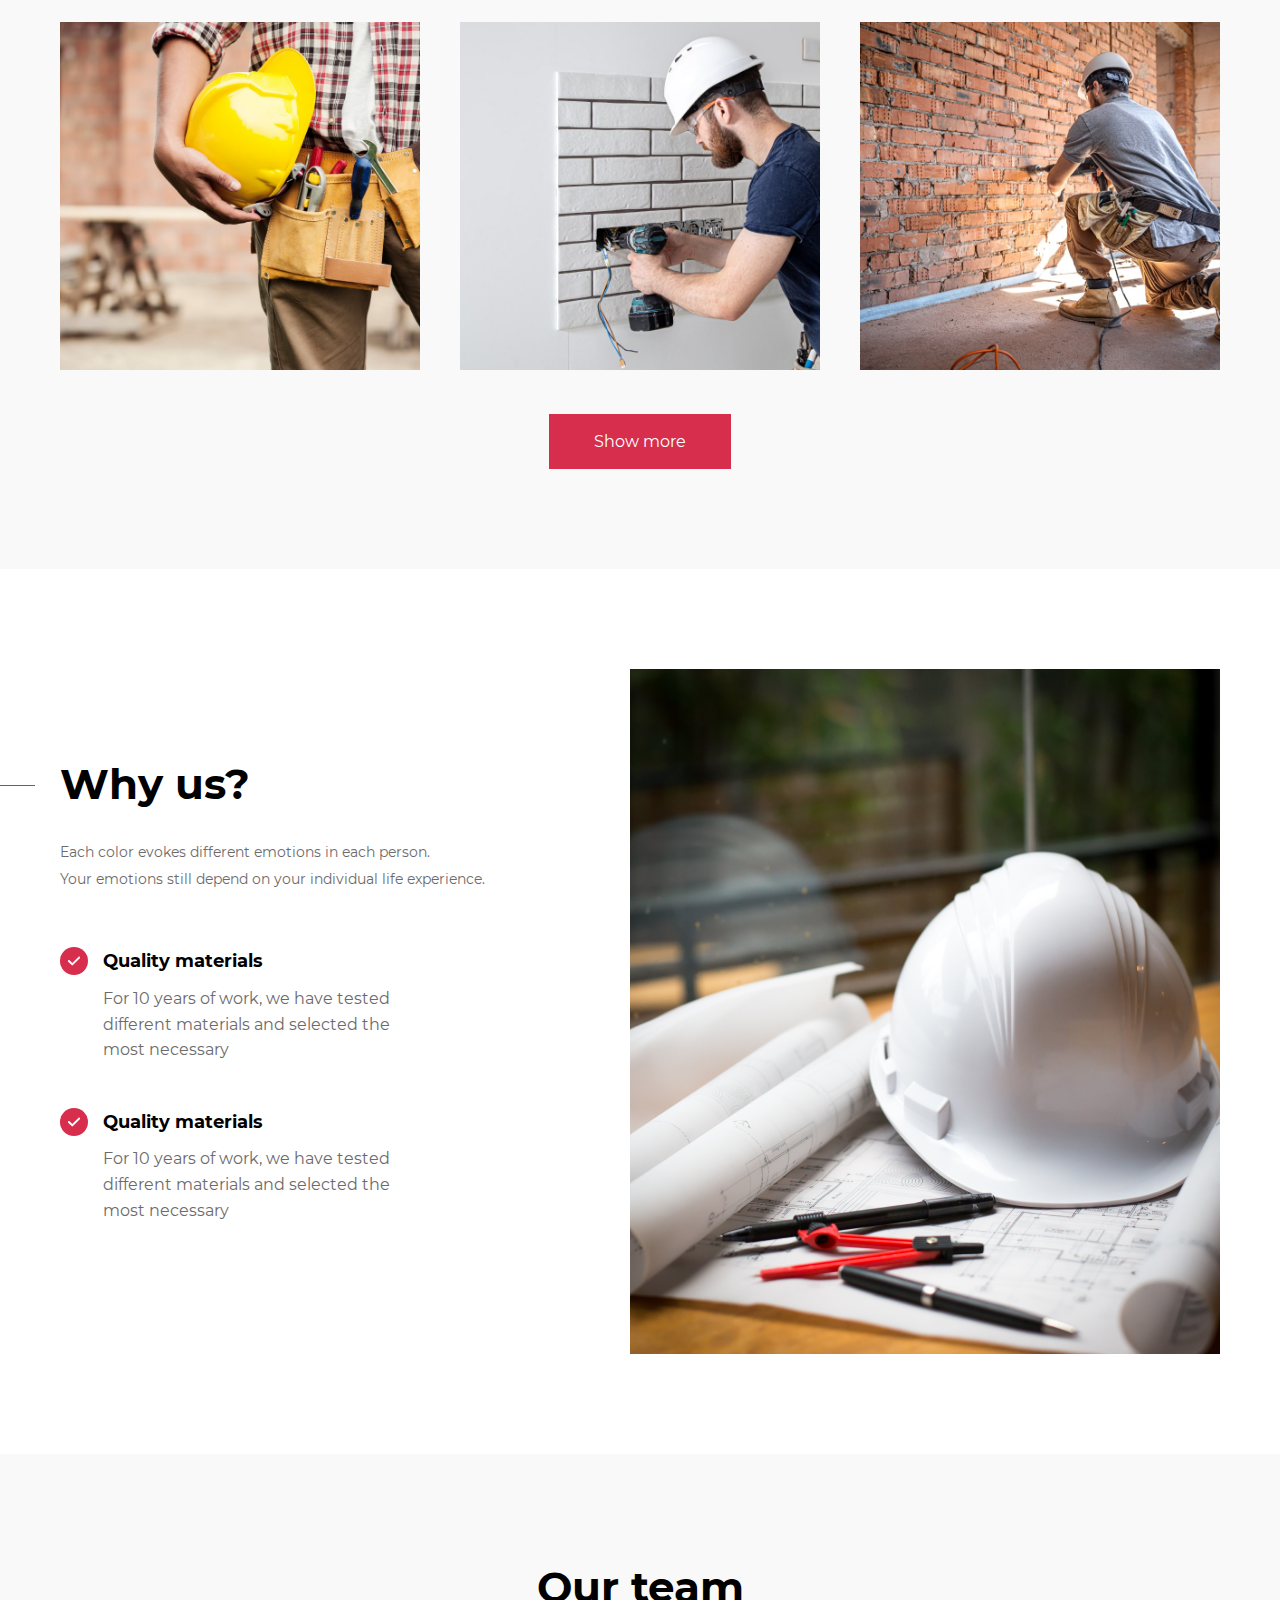
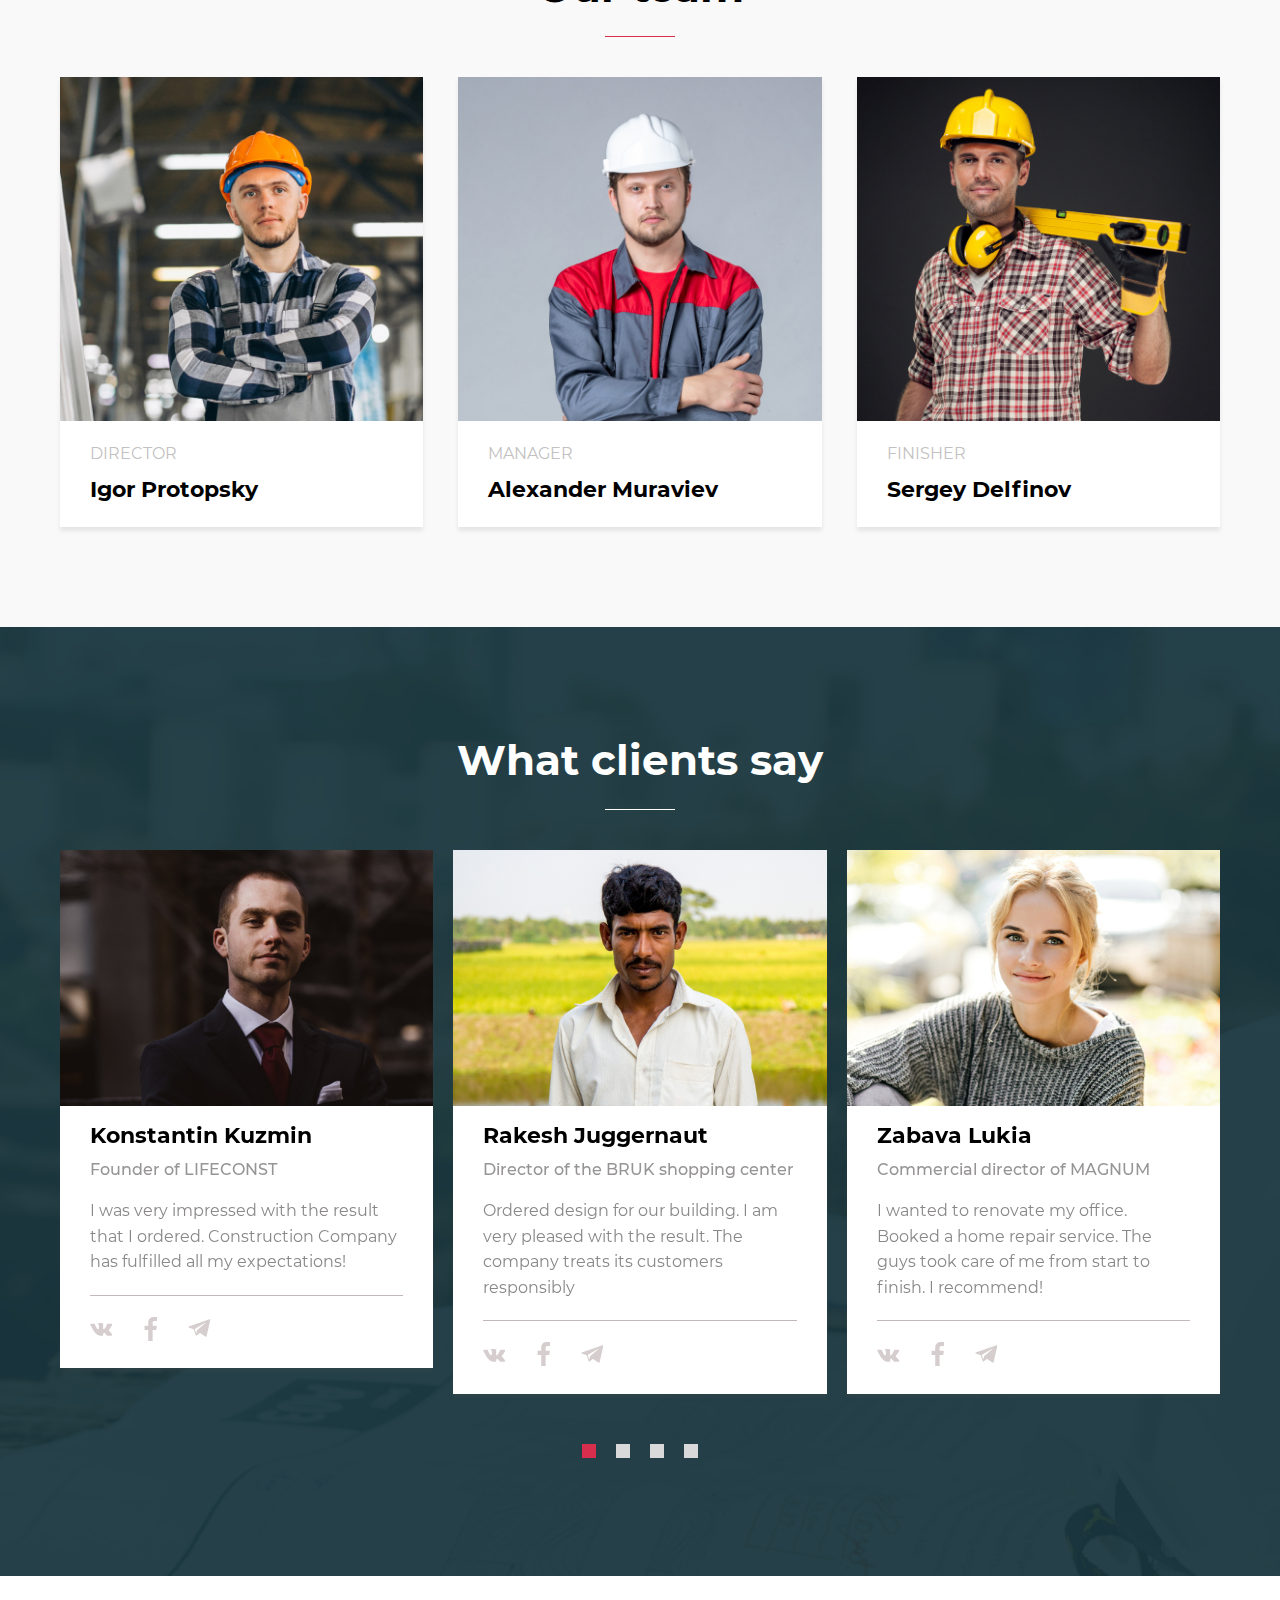
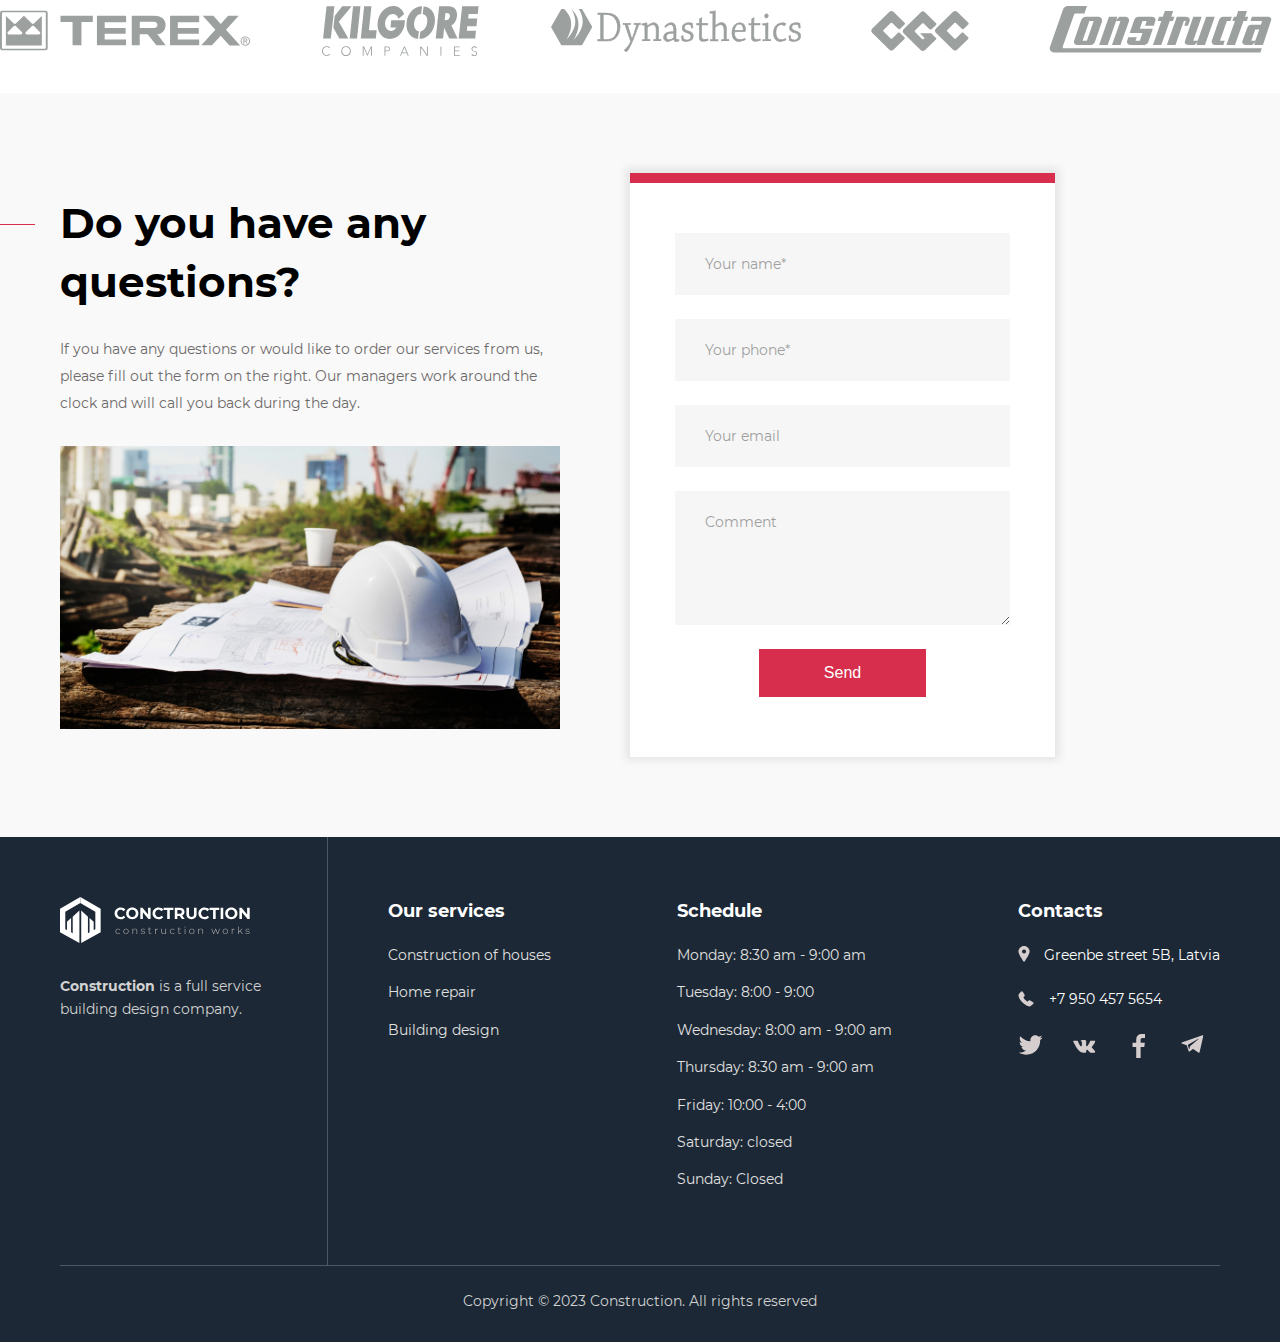
==== commit 9b0e6c79: "update" ====
--- a/index.html
+++ b/index.html
@@ -1,5 +1,5 @@
 <!DOCTYPE html>
-<html lang="ru">
+<html lang="en">
 
 <head>
 	<meta charset="UTF-8">
@@ -35,6 +35,12 @@
 		</div>
 
 	</div>
+
+	<div class="go-up">
+		<a href="#">
+			<img src="images/arrow-up.svg" alt="Go up">
+		</a>
+	</div>
 	
 	<header class="site-header">
 
@@ -61,7 +67,7 @@
 							<img src="images/location.svg" alt="ул. Гагарина 5Б г. Сочи">
 							<span>Greenbe street 5B, Latvia</span>
 						</div>
-						<a href="tel:+7 950 457 5654" class="header-info">
+						<a href="tel:79504575654" class="header-info">
 							<img src="images/phone.svg" alt="+7 950 457 5654">
 							<span>+7 950 457 5654</span>
 						</a>
@@ -126,7 +132,7 @@
 				<img src="images/location.svg" alt="ул. Гагарина 5Б г. Сочи">
 				<span>Greenbe street 5B, Latvia</span>
 			</div>
-			<a href="tel:+7 950 457 5654" class="header-mobile-info">
+			<a href="tel:79504575654" class="header-mobile-info">
 				<img src="images/phone.svg" alt="+7 950 457 5654">
 				<span>+7 950 457 5654</span>
 			</a>
@@ -297,7 +303,7 @@
 
 	<section class="s-gallery" id="s-gallery">
 		<div class="container">
-			<div class="center-title">Photo gallery</div>
+			<h2 class="center-title">Photo gallery</h2>
 
 			<div class="gallery-wrap">
 				<a href="images/gallery-1.jpg" class="gallery-item" data-effect="mfp-zoom-in">
@@ -593,20 +599,20 @@
 	</section>
 
 
-	<section class="s-partners" id="s-partners">
+	<div class="s-partners" id="s-partners">
 		<div class="partners-row">
-			<div class="partners-item"><img src="images/partner-1.svg"></div>
-			<div class="partners-item"><img src="images/partner-2.svg"></div>
-			<div class="partners-item"><img src="images/partner-3.svg"></div>
-			<div class="partners-item"><img src="images/partner-4.svg"></div>
-			<div class="partners-item"><img src="images/partner-5.svg"></div>
-			<div class="partners-item"><img src="images/partner-1.svg"></div>
-			<div class="partners-item"><img src="images/partner-2.svg"></div>
-			<div class="partners-item"><img src="images/partner-3.svg"></div>
-			<div class="partners-item"><img src="images/partner-4.svg"></div>
-			<div class="partners-item"><img src="images/partner-5.svg"></div>
-		</div>
-	</section>
+			<div class="partners-item"><img src="images/partner-1.svg" alt="partner"></div>
+			<div class="partners-item"><img src="images/partner-2.svg" alt="partner"></div>
+			<div class="partners-item"><img src="images/partner-3.svg" alt="partner"></div>
+			<div class="partners-item"><img src="images/partner-4.svg" alt="partner"></div>
+			<div class="partners-item"><img src="images/partner-5.svg" alt="partner"></div>
+			<div class="partners-item"><img src="images/partner-1.svg" alt="partner"></div>
+			<div class="partners-item"><img src="images/partner-2.svg" alt="partner"></div>
+			<div class="partners-item"><img src="images/partner-3.svg" alt="partner"></div>
+			<div class="partners-item"><img src="images/partner-4.svg" alt="partner"></div>
+			<div class="partners-item"><img src="images/partner-5.svg" alt="partner"></div>
+		</div>
+	</div>
 
 	<section class="s-form" id="s-contact">
 		<div class="container">
@@ -682,7 +688,7 @@
 							<div class="footer-info-icon"><img src="images/location-gray.svg" alt="Location"></div>
 							<div class="footer-info-text">Greenbe street 5B, Latvia</div>
 						</div>
-						<a href="tel:+7 950 457 5654" class="footer-info-item">
+						<a href="tel:79504575654" class="footer-info-item">
 							<div class="footer-info-icon"><img src="images/phone-gray.svg" alt="Phone"></div>
 							<div class="footer-info-text">+7 950 457 5654</div>
 						</a>
--- a/css/style.css
+++ b/css/style.css
@@ -132,6 +132,12 @@
 	align-items: center;
 	column-gap: 28px;
 }
+.header-social a {
+	transition: opacity 0.35s ease;
+}
+.header-social a:hover {
+	opacity: 0.5;
+}
 
 .header-bottom {
 	position: absolute;
@@ -171,6 +177,12 @@
 	padding: 0;
 	column-gap: 50px;
 }
+.header-nav ul li a {
+	transition: color 0.35s ease;
+}
+.header-nav ul li a:hover {
+	color: #ccc9c9;
+}
 
 .header-bottom.is-fixed {
 	position: fixed;
@@ -185,6 +197,34 @@
 }
 .header-bottom.is-fixed .header-logo img {
 	max-width: 140px;
+}
+
+.go-up {
+	position: fixed;
+	right: 30px;
+	bottom: 30px;
+	z-index: 9;
+	transition: 0.35s ease;
+	transform: translateY(100px);
+	opacity: 0.5;
+}
+.go-up:hover {
+	opacity: 1;
+}
+.go-up.is-active {
+	transform: none;
+}
+.go-up a {
+	background-color: #D62E4C;
+	width: 60px;
+	height: 60px;
+	display: flex;
+	justify-content: center;
+	align-items: center;
+	transition: background-color 0.35s ease;
+}
+.go-up img {
+	max-width: 50%;
 }
 /* Header END */
 
